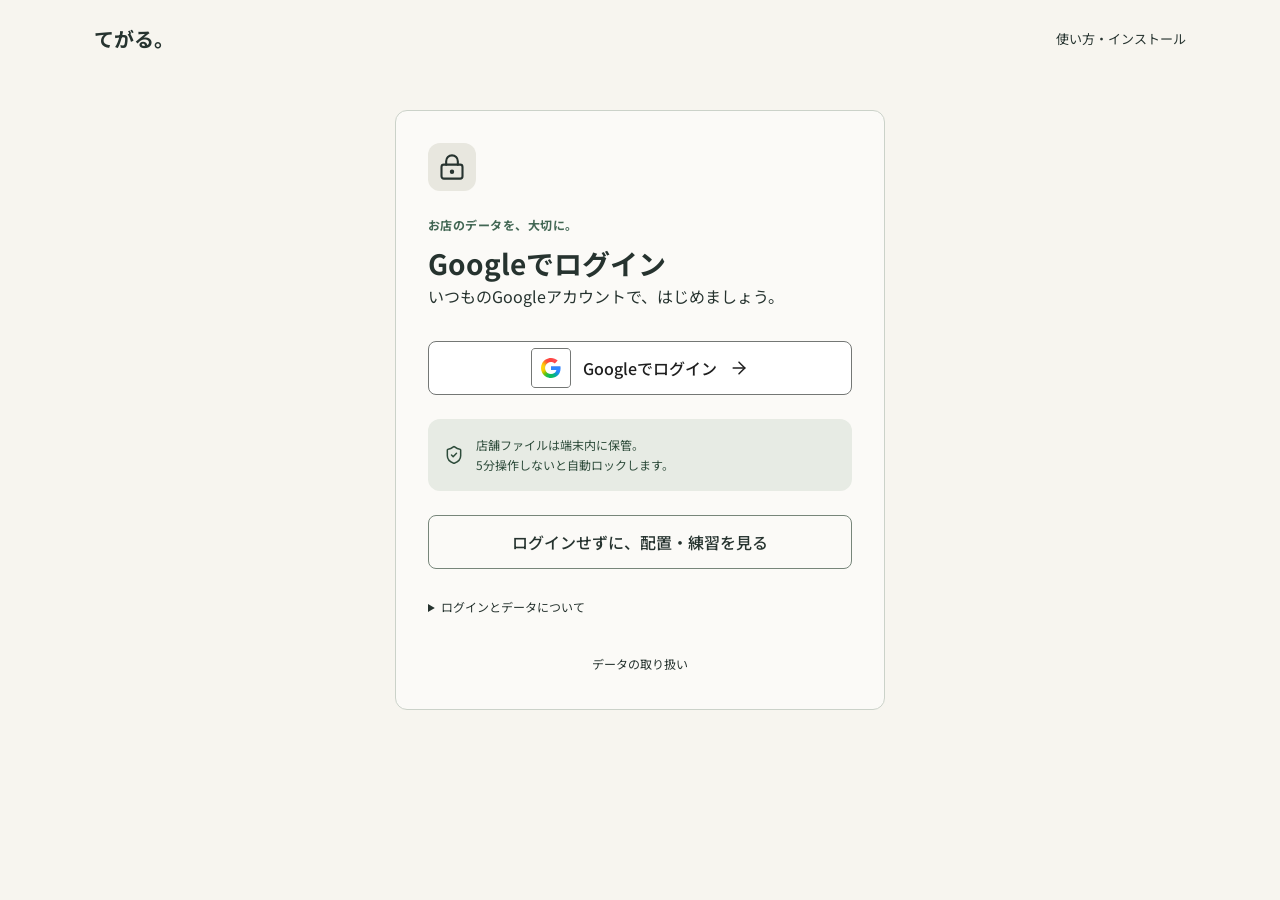
==== index.html @ ebd79831 "Publish Google sign-in and Figma interface for 0.3.0" ====
<!doctype html>
<html lang="ja"><head><meta http-equiv="Content-Security-Policy" content="default-src 'none'; script-src 'self' https://apis.google.com; style-src 'self' 'unsafe-inline'; img-src 'self' data: blob:; font-src 'self'; connect-src 'self' https: http://127.0.0.1:8788 http://localhost:8788; worker-src 'self'; manifest-src 'self'; base-uri 'self'; form-action 'self'; object-src 'none'; frame-src https://*.firebaseapp.com https://accounts.google.com"><meta name="referrer" content="no-referrer"><link rel="stylesheet" href="./tokens.css"><link rel="stylesheet" href="./fonts/noto-sans-jp.css"><meta charset="UTF-8"><meta name="viewport" content="width=device-width, initial-scale=1, viewport-fit=cover"><meta name="theme-color" content="#416653"><meta name="description" content="券売機のメニューを、スマホからかんたんに。USBのデータを選び、名前と値段を変更できます。"><meta name="apple-mobile-web-app-capable" content="yes"><link rel="manifest" href="./manifest.webmanifest"><link rel="icon" href="./icon.svg" type="image/svg+xml"><link rel="apple-touch-icon" href="./icons/icon-192.png"><title>券売機 てがる</title>  <script type="module" crossorigin src="./assets/index-DcrI4eyQ.js"></script>
  <link rel="stylesheet" crossorigin href="./assets/index-CEdBEthR.css">
</head><body><div id="root"></div></body></html>
---- tokens.css ----
/* Figma s1RP0ErLN8DUaUNP7MVMXj: nodes 6:89, 6:150, 7:5–7:41, 8:2, 8:37, 8:53, 12:3. */
:root{
  --kc-neutral-0:#FBFAF7;
  --kc-neutral-0-rgb:251,250,247;
  --kc-neutral-50:#FBFAF7;
  --kc-neutral-50-rgb:251,250,247;
  --kc-neutral-100:#F7F5EF;
  --kc-neutral-100-rgb:247,245,239;
  --kc-neutral-200:#E8E7DF;
  --kc-neutral-200-rgb:232,231,223;
  --kc-neutral-300:#CBD2C9;
  --kc-neutral-300-rgb:203,210,201;
  --kc-neutral-500:#616D62;
  --kc-neutral-500-rgb:97,109,98;
  --kc-border-strong:#77867A;
  --kc-neutral-700:#48534A;
  --kc-neutral-700-rgb:72,83,74;
  --kc-neutral-900:#26332F;
  --kc-neutral-900-rgb:38,51,47;
  --kc-green-50:#E7EBE4;
  --kc-green-50-rgb:231,235,228;
  --kc-green-100:#D6DFD6;
  --kc-green-100-rgb:214,223,214;
  --kc-green-500:#416653;
  --kc-green-500-rgb:65,102,83;
  --kc-green-600:#365A47;
  --kc-green-600-rgb:54,90,71;
  --kc-green-700:#2E4C3B;
  --kc-green-700-rgb:46,76,59;
  --kc-amber-100:#FFF0D9;
  --kc-amber-100-rgb:255,240,217;
  --kc-amber-600:#935B16;
  --kc-amber-600-rgb:147,91,22;
  --kc-red-100:#FCEAE6;
  --kc-red-100-rgb:252,234,230;
  --kc-red-700:#A52D29;
  --kc-red-700-rgb:165,45,41;
  --kc-blue-100:#E7F1FA;
  --kc-olive:#5D674A;
  --kc-earth:#866747;
  --kc-blue-700:#225E91;
  --kc-blue-700-rgb:34,94,145;
  --kc-font:'Noto Sans JP',sans-serif;
  --kc-display:48px; --kc-display-line:64px;
  --kc-h1:36px; --kc-h1-line:52px;
  --kc-h2:28px; --kc-h2-line:40px;
  --kc-h3:22px; --kc-h3-line:34px;
  --kc-body-l:18px; --kc-body-l-line:30px;
  --kc-body:16px; --kc-body-line:26px;
  --kc-body-s:14px; --kc-body-s-line:22px;
  --kc-caption:12px; --kc-caption-line:20px;
  --kc-space-1:4px; --kc-space-2:8px; --kc-space-3:12px;
  --kc-space-4:16px; --kc-space-6:24px; --kc-space-8:32px;
  --kc-space-12:48px; --kc-space-16:64px;
  --kc-radius-control:8px;
  --kc-radius-card:12px;
  --kc-target:48px;
}
---- fonts/noto-sans-jp.css ----
/* noto-sans-jp-[0]-wght-normal */
@font-face {
  font-family: 'Noto Sans JP';
  font-style: normal;
  font-display: swap;
  font-weight: 100 900;
  src: url(./files/noto-sans-jp-0-wght-normal.woff2) format('woff2-variations');
  unicode-range: U+25ee8,U+25f23,U+25f5c,U+25fd4,U+25fe0,U+25ffb,U+2600c,U+26017,U+26060,U+260ed,U+26222,U+2626a,U+26270,U+26286,U+2634c,U+26402,U+2667e,U+266b0,U+2671d,U+268dd,U+268ea,U+26951,U+2696f,U+26999,U+269dd,U+26a1e,U+26a58,U+26a8c,U+26ab7,U+26aff,U+26c29,U+26c73,U+26c9e,U+26cdd,U+26e40,U+26e65,U+26f94,U+26ff6-26ff8,U+270f4,U+2710d,U+27139,U+273da-273db,U+273fe,U+27410,U+27449,U+27614-27615,U+27631,U+27684,U+27693,U+2770e,U+27723,U+27752,U+278b2,U+27985,U+279b4,U+27a84,U+27bb3,U+27bbe,U+27bc7,U+27c3c,U+27cb8,U+27d73,U+27da0,U+27e10,U+27eaf,U+27fb7,U+2808a,U+280bb,U+28277,U+28282,U+282f3,U+283cd,U+2840c,U+28455,U+284dc,U+2856b,U+285c8-285c9,U+286d7,U+286fa,U+28946,U+28949,U+2896b,U+28987-28988,U+289ba-289bb,U+28a1e,U+28a29,U+28a43,U+28a71,U+28a99,U+28acd,U+28add,U+28ae4,U+28bc1,U+28bef,U+28cdd,U+28d10,U+28d71,U+28dfb,U+28e0f,U+28e17,U+28e1f,U+28e36,U+28e89,U+28eeb,U+28ef6,U+28f32,U+28ff8,U+292a0,U+292b1,U+29490,U+295cf,U+2967f,U+296f0,U+29719,U+29750,U+29810,U+298c6,U+29a72,U+29d4b,U+29ddb,U+29e15,U+29e3d,U+29e49,U+29e8a,U+29ec4,U+29edb,U+29ee9,U+29fce,U+29fd7,U+2a01a,U+2a02f,U+2a082,U+2a0f9,U+2a190,U+2a2b2,U+2a38c,U+2a437,U+2a5f1,U+2a602,U+2a61a,U+2a6b2,U+2a9e6,U+2b746,U+2b751,U+2b753,U+2b75a,U+2b75c,U+2b765,U+2b776-2b777,U+2b77c,U+2b782,U+2b789,U+2b78b,U+2b78e,U+2b794,U+2b7ac,U+2b7af,U+2b7bd,U+2b7c9,U+2b7cf,U+2b7d2,U+2b7d8,U+2b7f0,U+2b80d,U+2b817,U+2b81a,U+2d544,U+2e278,U+2e569,U+2e6ea,U+2f804,U+2f80f,U+2f815,U+2f818,U+2f81a,U+2f822,U+2f828,U+2f82c,U+2f833,U+2f83f,U+2f846,U+2f852,U+2f862,U+2f86d,U+2f873,U+2f877,U+2f884,U+2f899-2f89a,U+2f8a6,U+2f8ac,U+2f8b2,U+2f8b6,U+2f8d3,U+2f8db-2f8dc,U+2f8e1,U+2f8e5,U+2f8ea,U+2f8ed,U+2f8fc,U+2f903,U+2f90b,U+2f90f,U+2f91a,U+2f920-2f921,U+2f945,U+2f947,U+2f96c,U+2f995,U+2f9d0,U+2f9de-2f9df,U+2f9f4;
}

/* noto-sans-jp-[1]-wght-normal */
@font-face {
  font-family: 'Noto Sans JP';
  font-style: normal;
  font-display: swap;
  font-weight: 100 900;
  src: url(./files/noto-sans-jp-1-wght-normal.woff2) format('woff2-variations');
  unicode-range: U+1f235-1f23b,U+1f240-1f248,U+1f250-1f251,U+2000b,U+20089-2008a,U+200a2,U+200a4,U+200b0,U+200f5,U+20158,U+201a2,U+20213,U+2032b,U+20371,U+20381,U+203f9,U+2044a,U+20509,U+2053f,U+205b1,U+205d6,U+20611,U+20628,U+206ec,U+2074f,U+207c8,U+20807,U+2083a,U+208b9,U+2090e,U+2097c,U+20984,U+2099d,U+20a64,U+20ad3,U+20b1d,U+20b9f,U+20bb7,U+20d45,U+20d58,U+20de1,U+20e64,U+20e6d,U+20e95,U+20f5f,U+21201,U+2123d,U+21255,U+21274,U+2127b,U+212d7,U+212e4,U+212fd,U+2131b,U+21336,U+21344,U+213c4,U+2146d-2146e,U+215d7,U+21647,U+216b4,U+21706,U+21742,U+218bd,U+219c3,U+21a1a,U+21c56,U+21d2d,U+21d45,U+21d62,U+21d78,U+21d92,U+21d9c,U+21da1,U+21db7,U+21de0,U+21e33-21e34,U+21f1e,U+21f76,U+21ffa,U+2217b,U+22218,U+2231e,U+223ad,U+22609,U+226f3,U+2285b,U+228ab,U+2298f,U+22ab8,U+22b46,U+22b4f-22b50,U+22ba6,U+22c1d,U+22c24,U+22de1,U+22e42,U+22feb,U+231b6,U+231c3-231c4,U+231f5,U+23372,U+233cc,U+233d0,U+233d2-233d3,U+233d5,U+233da,U+233df,U+233e4,U+233fe,U+2344a-2344b,U+23451,U+23465,U+234e4,U+2355a,U+23594,U+235c4,U+23638-2363a,U+23647,U+2370c,U+2371c,U+2373f,U+23763-23764,U+237e7,U+237f1,U+237ff,U+23824,U+2383d,U+23a98,U+23c7f,U+23cbe,U+23cfe,U+23d00,U+23d0e,U+23d40,U+23dd3,U+23df9-23dfa,U+23f7e,U+2404b,U+24096,U+24103,U+241c6,U+241fe,U+242ee,U+243bc,U+243d0,U+24629,U+246a5,U+247f1,U+24896,U+248e9,U+24a4d,U+24b56,U+24b6f,U+24c16,U+24d14,U+24e04,U+24e0e,U+24e37,U+24e6a,U+24e8b,U+24ff2,U+2504a,U+25055,U+25122,U+251a9,U+251cd,U+251e5,U+2521e,U+2524c,U+2542e,U+2548e,U+254d9,U+2550e,U+255a7,U+2567f,U+25771,U+257a9,U+257b4,U+25874,U+259c4,U+259cc,U+259d4,U+25ad7,U+25ae3-25ae4,U+25af1,U+25bb2,U+25c4b,U+25c64,U+25da1,U+25e2e,U+25e56,U+25e62,U+25e65,U+25ec2,U+25ed8;
}

/* noto-sans-jp-[2]-wght-normal */
@font-face {
  font-family: 'Noto Sans JP';
  font-style: normal;
  font-display: swap;
  font-weight: 100 900;
  src: url(./files/noto-sans-jp-2-wght-normal.woff2) format('woff2-variations');
  unicode-range: U+ffd7,U+ffda-ffdc,U+ffe0-ffe2,U+ffe4,U+ffe6,U+ffe8-ffee,U+1f100-1f10c,U+1f110-1f16c,U+1f170-1f1ac,U+1f200-1f202,U+1f210-1f234;
}

/* noto-sans-jp-[3]-wght-normal */
@font-face {
  font-family: 'Noto Sans JP';
  font-style: normal;
  font-display: swap;
  font-weight: 100 900;
  src: url(./files/noto-sans-jp-3-wght-normal.woff2) format('woff2-variations');
  unicode-range: U+fa10,U+fa12-fa6d,U+fb00-fb04,U+fe10-fe19,U+fe30-fe42,U+fe44-fe52,U+fe54-fe66,U+fe68-fe6b,U+ff02,U+ff04,U+ff07,U+ff51,U+ff5b,U+ff5d,U+ff5f-ff60,U+ff66,U+ff69,U+ff87,U+ffa1-ffbe,U+ffc2-ffc7,U+ffca-ffcf,U+ffd2-ffd6;
}

/* noto-sans-jp-[4]-wght-normal */
@font-face {
  font-family: 'Noto Sans JP';
  font-style: normal;
  font-display: swap;
  font-weight: 100 900;
  src: url(./files/noto-sans-jp-4-wght-normal.woff2) format('woff2-variations');
  unicode-range: U+f92d-f959,U+f95b-f9f2,U+f9f4-fa0b,U+fa0e-fa0f;
}

/* noto-sans-jp-[5]-wght-normal */
@font-face {
  font-family: 'Noto Sans JP';
  font-style: normal;
  font-display: swap;
  font-weight: 100 900;
  src: url(./files/noto-sans-jp-5-wght-normal.woff2) format('woff2-variations');
  unicode-range: U+9e8b-9e8c,U+9e8e-9e8f,U+9e91-9e92,U+9e95-9e96,U+9e98,U+9e9b,U+9e9d-9e9e,U+9ea4-9ea5,U+9ea8-9eaa,U+9eac-9eb0,U+9eb3-9eb5,U+9eb8,U+9ebc-9ebf,U+9ec3,U+9ec6,U+9ec8,U+9ecb-9ecd,U+9ecf-9ed1,U+9ed4-9ed5,U+9ed8,U+9edb-9ee0,U+9ee4-9ee5,U+9ee7-9ee8,U+9eec-9ef2,U+9ef4-9ef9,U+9efb-9eff,U+9f02-9f03,U+9f07-9f09,U+9f0e-9f12,U+9f14-9f17,U+9f19-9f1b,U+9f1f-9f22,U+9f26,U+9f2a-9f2c,U+9f2f,U+9f31-9f32,U+9f34,U+9f37,U+9f39-9f3a,U+9f3c-9f3f,U+9f41,U+9f43-9f47,U+9f4a,U+9f4e-9f50,U+9f52-9f58,U+9f5a,U+9f5d-9f61,U+9f63,U+9f66-9f6a,U+9f6c-9f73,U+9f75-9f77,U+9f7a,U+9f7d,U+9f7f,U+9f8f-9f92,U+9f94-9f97,U+9f99,U+9f9c-9fa3,U+9fa5,U+9fb4,U+9fbc-9fc2,U+9fc4,U+9fc6,U+9fcc,U+f900-f92c;
}

/* noto-sans-jp-[6]-wght-normal */
@font-face {
  font-family: 'Noto Sans JP';
  font-style: normal;
  font-display: swap;
  font-weight: 100 900;
  src: url(./files/noto-sans-jp-6-wght-normal.woff2) format('woff2-variations');
  unicode-range: U+9c3e,U+9c41,U+9c43-9c4a,U+9c4e-9c50,U+9c52-9c54,U+9c56,U+9c58,U+9c5a-9c61,U+9c63,U+9c65,U+9c67-9c6b,U+9c6d-9c6e,U+9c70,U+9c72,U+9c75-9c78,U+9c7a-9c7c,U+9ce6-9ce7,U+9ceb-9cec,U+9cf0,U+9cf2,U+9cf6-9cf7,U+9cf9,U+9d02-9d03,U+9d06-9d09,U+9d0b,U+9d0e,U+9d11-9d12,U+9d15,U+9d17-9d18,U+9d1b-9d1f,U+9d23,U+9d26,U+9d2a-9d2c,U+9d2f-9d30,U+9d32-9d34,U+9d3a,U+9d3c-9d3f,U+9d41-9d48,U+9d4a,U+9d50-9d54,U+9d59,U+9d5d-9d65,U+9d69-9d6c,U+9d6f-9d70,U+9d72-9d73,U+9d76-9d77,U+9d7a-9d7c,U+9d7e,U+9d83-9d84,U+9d86-9d87,U+9d89-9d8a,U+9d8d-9d8e,U+9d92-9d93,U+9d95-9d9a,U+9da1,U+9da4,U+9da9-9dac,U+9dae,U+9db1-9db2,U+9db5,U+9db8-9dbd,U+9dbf-9dc4,U+9dc6-9dc7,U+9dc9-9dca,U+9dcf,U+9dd3-9dd7,U+9dd9-9dda,U+9dde-9de0,U+9de3,U+9de5-9de7,U+9de9,U+9deb,U+9ded-9df0,U+9df3-9df4,U+9df8,U+9dfd-9dfe,U+9e02,U+9e07,U+9e0a,U+9e0d-9e0e,U+9e10-9e12,U+9e15-9e16,U+9e19-9e1f,U+9e75,U+9e79-9e7d,U+9e80-9e85,U+9e87-9e88;
}

/* noto-sans-jp-[7]-wght-normal */
@font-face {
  font-family: 'Noto Sans JP';
  font-style: normal;
  font-display: swap;
  font-weight: 100 900;
  src: url(./files/noto-sans-jp-7-wght-normal.woff2) format('woff2-variations');
  unicode-range: U+9ae5-9ae7,U+9ae9,U+9aeb-9aec,U+9aee-9aef,U+9af1-9af5,U+9af7,U+9af9-9afb,U+9afd,U+9aff-9b06,U+9b08-9b09,U+9b0b-9b0e,U+9b10,U+9b12,U+9b16,U+9b18-9b1d,U+9b1f-9b20,U+9b22-9b23,U+9b25-9b2f,U+9b32-9b35,U+9b37,U+9b39-9b3b,U+9b3d,U+9b43-9b44,U+9b48,U+9b4b-9b4f,U+9b51,U+9b55-9b58,U+9b5b,U+9b5e,U+9b61,U+9b63,U+9b65-9b66,U+9b68,U+9b6a-9b6f,U+9b72-9b79,U+9b7f-9b80,U+9b83-9b87,U+9b89-9b8b,U+9b8d,U+9b8f-9b94,U+9b96-9b97,U+9b9a,U+9b9d-9ba0,U+9ba6-9ba7,U+9ba9-9baa,U+9bac,U+9bb0-9bb2,U+9bb4,U+9bb7-9bb9,U+9bbb-9bbc,U+9bbe-9bc1,U+9bc6-9bc8,U+9bca,U+9bce-9bd2,U+9bd4,U+9bd7-9bd8,U+9bdd,U+9bdf,U+9be1-9be5,U+9be7,U+9bea-9beb,U+9bee-9bf3,U+9bf5,U+9bf7-9bfa,U+9bfd,U+9bff-9c00,U+9c02,U+9c04,U+9c06,U+9c08-9c0d,U+9c0f-9c16,U+9c18-9c1e,U+9c21-9c2a,U+9c2d-9c32,U+9c35-9c37,U+9c39-9c3a,U+9c3d;
}

/* noto-sans-jp-[8]-wght-normal */
@font-face {
  font-family: 'Noto Sans JP';
  font-style: normal;
  font-display: swap;
  font-weight: 100 900;
  src: url(./files/noto-sans-jp-8-wght-normal.woff2) format('woff2-variations');
  unicode-range: U+98eb,U+98ed-98ee,U+98f0-98f1,U+98f3,U+98f6,U+9902,U+9907-9909,U+9911-9912,U+9914-9918,U+991a-9922,U+9924,U+9926-9927,U+992b-992c,U+992e,U+9931-9935,U+9939-993e,U+9940-9942,U+9945-9949,U+994b-994e,U+9950-9952,U+9954-9955,U+9958-9959,U+995b-995c,U+995e-9960,U+9963,U+9997-9998,U+999b,U+999d-999f,U+99a3,U+99a5-99a6,U+99a8,U+99ad-99ae,U+99b0-99b2,U+99b5,U+99b9-99ba,U+99bc-99bd,U+99bf,U+99c1,U+99c3,U+99c8-99c9,U+99d1,U+99d3-99d5,U+99d8-99df,U+99e1-99e2,U+99e7,U+99ea-99ee,U+99f0-99f2,U+99f4-99f5,U+99f8-99f9,U+99fb-99fe,U+9a01-9a05,U+9a08,U+9a0a-9a0c,U+9a0f-9a11,U+9a16,U+9a1a,U+9a1e,U+9a20,U+9a22-9a24,U+9a27,U+9a2b,U+9a2d-9a2e,U+9a31,U+9a33,U+9a35-9a38,U+9a3e,U+9a40-9a45,U+9a47,U+9a4a-9a4e,U+9a51-9a52,U+9a54-9a58,U+9a5b,U+9a5d,U+9a5f,U+9a62,U+9a64-9a65,U+9a69-9a6c,U+9aaa,U+9aac-9ab0,U+9ab2,U+9ab4-9ab7,U+9ab9,U+9abb-9ac1,U+9ac3,U+9ac6,U+9ac8,U+9ace-9ad3,U+9ad5-9ad7,U+9adb-9adc,U+9ade-9ae0,U+9ae2-9ae4;
}

/* noto-sans-jp-[9]-wght-normal */
@font-face {
  font-family: 'Noto Sans JP';
  font-style: normal;
  font-display: swap;
  font-weight: 100 900;
  src: url(./files/noto-sans-jp-9-wght-normal.woff2) format('woff2-variations');
  unicode-range: U+971d,U+9721-9724,U+9728,U+972a,U+9730-9731,U+9733,U+9736,U+9738-9739,U+973b,U+973d-973e,U+9741-9744,U+9746-974a,U+974d-974f,U+9751,U+9755,U+9757-9758,U+975a-975c,U+9760-9761,U+9763-9764,U+9766-9768,U+976a-976b,U+976e,U+9771,U+9773,U+9776-977d,U+977f-9781,U+9785-9786,U+9789,U+978b,U+978f-9790,U+9795-9797,U+9799-979a,U+979c,U+979e-97a0,U+97a2-97a3,U+97a6,U+97a8,U+97ab-97ac,U+97ae,U+97b1-97b6,U+97b8-97ba,U+97bc,U+97be-97bf,U+97c1,U+97c3-97ce,U+97d0-97d1,U+97d4,U+97d7-97d9,U+97db-97de,U+97e0-97e1,U+97e4,U+97e6,U+97ed-97ef,U+97f1-97f2,U+97f4-97f8,U+97fa,U+9804,U+9807,U+980a,U+980c-980f,U+9814,U+9816-9817,U+9819-981a,U+981c,U+981e,U+9820-9821,U+9823-9826,U+982b,U+982e-9830,U+9832-9835,U+9837,U+9839,U+983d-983e,U+9844,U+9846-9847,U+984a-984b,U+984f,U+9851-9853,U+9856-9857,U+9859-985b,U+9862-9863,U+9865-9866,U+986a-986c,U+986f-9871,U+9873-9875,U+98aa-98ab,U+98ad-98ae,U+98b0-98b1,U+98b4,U+98b6-98b8,U+98ba-98bc,U+98bf,U+98c2-98c8,U+98cb-98cc,U+98ce,U+98dc,U+98de,U+98e0-98e1,U+98e3,U+98e5-98e7,U+98e9-98ea;
}

/* noto-sans-jp-[10]-wght-normal */
@font-face {
  font-family: 'Noto Sans JP';
  font-style: normal;
  font-display: swap;
  font-weight: 100 900;
  src: url(./files/noto-sans-jp-10-wght-normal.woff2) format('woff2-variations');
  unicode-range: U+944a,U+944c,U+9452-9453,U+9455,U+9459-945c,U+945e-9463,U+9468,U+946a-946b,U+946d-9472,U+9475,U+9477,U+947c-947f,U+9481,U+9483-9485,U+9578-9579,U+957e-957f,U+9582,U+9584,U+9586-9588,U+958a,U+958c-958f,U+9592,U+9594,U+9596,U+9598-9599,U+959d-95a1,U+95a4,U+95a6-95a9,U+95ab-95ad,U+95b1,U+95b4,U+95b6,U+95b9-95bf,U+95c3,U+95c6,U+95c8-95cd,U+95d0-95d6,U+95d9-95da,U+95dc-95e2,U+95e4-95e6,U+95e8,U+961d-961e,U+9621-9622,U+9624-9626,U+9628,U+962c,U+962e-962f,U+9631,U+9633-9634,U+9637-963a,U+963c-963d,U+9641-9642,U+964b-964c,U+964f,U+9652,U+9654,U+9656-9658,U+965c-965f,U+9661,U+9666,U+966a,U+966c,U+966e,U+9672,U+9674,U+9677,U+967b-967c,U+967e-967f,U+9681-9684,U+9689,U+968b,U+968d,U+9691,U+9695-9698,U+969a,U+969d,U+969f,U+96a4-96aa,U+96ae-96b4,U+96b6,U+96b8-96bb,U+96bd,U+96c1,U+96c9-96cb,U+96cd-96ce,U+96d2,U+96d5-96d6,U+96d8-96da,U+96dc-96df,U+96e9,U+96ef,U+96f1,U+96f9-96fa,U+9702-9706,U+9708-9709,U+970d-970f,U+9711,U+9713-9714,U+9716,U+9719-971b;
}

/* noto-sans-jp-[11]-wght-normal */
@font-face {
  font-family: 'Noto Sans JP';
  font-style: normal;
  font-display: swap;
  font-weight: 100 900;
  src: url(./files/noto-sans-jp-11-wght-normal.woff2) format('woff2-variations');
  unicode-range: U+92bc-92bd,U+92bf-92c3,U+92c5-92c8,U+92cb-92d0,U+92d2-92d3,U+92d5,U+92d7-92d9,U+92dc-92dd,U+92df-92e1,U+92e3-92e5,U+92e7-92ea,U+92ec,U+92ee,U+92f0,U+92f2,U+92f7-92fb,U+92ff-9300,U+9302,U+9304,U+9308,U+930d,U+930f-9311,U+9314-9315,U+9318-931a,U+931c-931f,U+9321-9325,U+9327-932b,U+932e,U+9333-9337,U+933a-933b,U+9344,U+9347-934a,U+934d,U+9350-9352,U+9354-9358,U+935a,U+935c,U+935e,U+9360,U+9364-9365,U+9367,U+9369-936d,U+936f-9371,U+9373-9374,U+9376,U+937a,U+937d-9382,U+9388,U+938a-938b,U+938d,U+938f,U+9392,U+9394-9395,U+9397-9398,U+939a-939b,U+939e,U+93a1,U+93a3-93a4,U+93a6,U+93a8-93a9,U+93ab-93ad,U+93b0,U+93b4-93b6,U+93b9-93bb,U+93c1,U+93c3-93cd,U+93d0-93d1,U+93d3,U+93d6-93d9,U+93dc-93df,U+93e2,U+93e4-93e8,U+93f1,U+93f5,U+93f7-93fb,U+93fd,U+9401-9404,U+9407-9409,U+940d-9410,U+9413-9417,U+9419-941a,U+941f,U+9421,U+942b,U+942e-942f,U+9431-9434,U+9436,U+9438,U+943a-943b,U+943d,U+943f,U+9441,U+9443-9445,U+9448;
}

/* noto-sans-jp-[12]-wght-normal */
@font-face {
  font-family: 'Noto Sans JP';
  font-style: normal;
  font-display: swap;
  font-weight: 100 900;
  src: url(./files/noto-sans-jp-12-wght-normal.woff2) format('woff2-variations');
  unicode-range: U+9143,U+9146-914c,U+914f,U+9153,U+9156-915b,U+9161,U+9163-9165,U+9167,U+9169,U+916d,U+9172-9174,U+9179-917b,U+9181-9183,U+9185-9187,U+9189-918b,U+918e,U+9191,U+9193-9195,U+9197-9198,U+919e,U+91a1-91a2,U+91a6,U+91a8,U+91aa-91b6,U+91ba-91bd,U+91bf-91c6,U+91c9,U+91cb,U+91d0,U+91d3-91d4,U+91d6-91d7,U+91d9-91db,U+91de-91df,U+91e1,U+91e4-91e6,U+91e9-91ea,U+91ec-91f1,U+91f5-91f7,U+91f9,U+91fb-91fd,U+91ff-9201,U+9204-9207,U+9209-920a,U+920c,U+920e,U+9210-9218,U+921c-921e,U+9223-9226,U+9228-9229,U+922c,U+922e-9230,U+9233,U+9235-923a,U+923c,U+923e-9240,U+9242-9243,U+9245-924b,U+924d-9251,U+9256-925a,U+925c-925e,U+9260-9261,U+9264-9269,U+926e-9270,U+9275-9279,U+927b-927f,U+9288-928a,U+928d-928e,U+9291-9293,U+9295-9297,U+9299,U+929b-929c,U+929f-92a0,U+92a4-92a5,U+92a7-92a8,U+92ab,U+92af,U+92b2-92b3,U+92b6-92bb;
}

/* noto-sans-jp-[13]-wght-normal */
@font-face {
  font-family: 'Noto Sans JP';
  font-style: normal;
  font-display: swap;
  font-weight: 100 900;
  src: url(./files/noto-sans-jp-13-wght-normal.woff2) format('woff2-variations');
  unicode-range: U+8f52-8f55,U+8f57-8f58,U+8f5c-8f5e,U+8f61-8f66,U+8f9c-8f9d,U+8f9f-8fa2,U+8fa4-8fa8,U+8fad-8faf,U+8fb4-8fb8,U+8fbe,U+8fc0-8fc2,U+8fc6,U+8fc8,U+8fca-8fcb,U+8fcd,U+8fd0,U+8fd2-8fd3,U+8fd5,U+8fda,U+8fe0,U+8fe2-8fe5,U+8fe8-8fea,U+8fed-8fef,U+8ff1,U+8ff4-8ff6,U+8ff8-8ffb,U+8ffe,U+9002,U+9004-9005,U+9008,U+900b-900e,U+9011,U+9013,U+9015-9016,U+9018,U+901b,U+901e,U+9021,U+9027-902a,U+902c-902d,U+902f,U+9033-9037,U+9039,U+903c,U+903e-903f,U+9041,U+9043-9044,U+9049,U+904c,U+904f-9052,U+9056,U+9058,U+905b-905e,U+9062,U+9066-9068,U+906c,U+906f-9070,U+9072,U+9074,U+9076,U+9079,U+9080-9083,U+9085,U+9087-9088,U+908b-908c,U+908e-9090,U+9095,U+9097-9099,U+909b,U+90a0-90a2,U+90a5,U+90a8,U+90af-90b6,U+90bd-90be,U+90c3-90c5,U+90c7-90c9,U+90cc,U+90d2,U+90d5,U+90d7-90d9,U+90db-90df,U+90e2,U+90e4-90e5,U+90eb,U+90ef-90f0,U+90f2,U+90f4,U+90f6,U+90fe-9100,U+9102,U+9104-9106,U+9108,U+910d,U+9110,U+9112,U+9114-911a,U+911c,U+911e,U+9120,U+9122-9123,U+9125,U+9127,U+9129,U+912d-9132,U+9134,U+9136-9137,U+9139-913a,U+913c-913d;
}

/* noto-sans-jp-[14]-wght-normal */
@font-face {
  font-family: 'Noto Sans JP';
  font-style: normal;
  font-display: swap;
  font-weight: 100 900;
  src: url(./files/noto-sans-jp-14-wght-normal.woff2) format('woff2-variations');
  unicode-range: U+8dc0,U+8dc2,U+8dc5-8dc8,U+8dca-8dcc,U+8dce-8dcf,U+8dd1,U+8dd4-8dd7,U+8dd9-8ddb,U+8ddf,U+8de3-8de5,U+8de7,U+8dea-8dec,U+8df0-8df2,U+8df4,U+8dfc-8dfd,U+8dff,U+8e01,U+8e04-8e06,U+8e08-8e09,U+8e0b-8e0c,U+8e10-8e11,U+8e14,U+8e16,U+8e1d-8e23,U+8e26-8e27,U+8e30-8e31,U+8e33-8e39,U+8e3d,U+8e40-8e42,U+8e44,U+8e47-8e50,U+8e54-8e55,U+8e59,U+8e5b-8e64,U+8e69,U+8e6c-8e6d,U+8e6f-8e72,U+8e75-8e77,U+8e79-8e7c,U+8e81-8e85,U+8e89,U+8e8b,U+8e90-8e95,U+8e98-8e9b,U+8e9d-8e9e,U+8ea1-8ea2,U+8ea7,U+8ea9-8eaa,U+8eac-8eb1,U+8eb3,U+8eb5-8eb6,U+8eba-8ebb,U+8ebe,U+8ec0-8ec1,U+8ec3-8ec8,U+8ecb,U+8ecf,U+8ed1,U+8ed4,U+8edb-8edc,U+8ee3,U+8ee8,U+8eeb,U+8eed-8eee,U+8ef0-8ef1,U+8ef7,U+8ef9-8efc,U+8efe,U+8f00,U+8f02,U+8f05,U+8f07-8f08,U+8f0a,U+8f0f-8f10,U+8f12-8f13,U+8f15-8f19,U+8f1b-8f1c,U+8f1e-8f21,U+8f23,U+8f25-8f28,U+8f2b-8f2f,U+8f33-8f37,U+8f39-8f3b,U+8f3e,U+8f40-8f43,U+8f45-8f47,U+8f49-8f4a,U+8f4c-8f4f,U+8f51;
}

/* noto-sans-jp-[15]-wght-normal */
@font-face {
  font-family: 'Noto Sans JP';
  font-style: normal;
  font-display: swap;
  font-weight: 100 900;
  src: url(./files/noto-sans-jp-15-wght-normal.woff2) format('woff2-variations');
  unicode-range: U+8b2d,U+8b30,U+8b37,U+8b3c,U+8b3e,U+8b41-8b46,U+8b48-8b49,U+8b4c-8b4f,U+8b51-8b54,U+8b56,U+8b59,U+8b5b,U+8b5e-8b5f,U+8b63,U+8b69,U+8b6b-8b6d,U+8b6f,U+8b71,U+8b74,U+8b76,U+8b78-8b79,U+8b7c-8b81,U+8b84-8b85,U+8b8a-8b8f,U+8b92-8b96,U+8b99-8b9a,U+8b9c-8ba0,U+8c38-8c3a,U+8c3d-8c3f,U+8c41,U+8c45,U+8c47-8c49,U+8c4b-8c4c,U+8c4e-8c51,U+8c53-8c55,U+8c57-8c59,U+8c5b,U+8c5d,U+8c62-8c64,U+8c66,U+8c68-8c69,U+8c6b-8c6d,U+8c73,U+8c75-8c76,U+8c78,U+8c7a-8c7c,U+8c7e,U+8c82,U+8c85-8c87,U+8c89-8c8b,U+8c8d-8c8e,U+8c90,U+8c92-8c94,U+8c98-8c99,U+8c9b-8c9c,U+8c9f,U+8ca4,U+8cad-8cae,U+8cb2-8cb3,U+8cb6,U+8cb9-8cba,U+8cbd,U+8cc1-8cc2,U+8cc4-8cc6,U+8cc8-8cc9,U+8ccb,U+8ccd-8ccf,U+8cd2,U+8cd5-8cd6,U+8cd9-8cda,U+8cdd,U+8ce1,U+8ce3-8ce4,U+8ce6,U+8ce8,U+8cec,U+8cef-8cf2,U+8cf4-8cf5,U+8cf7-8cf8,U+8cfa-8cfb,U+8cfd-8cff,U+8d01,U+8d03-8d04,U+8d07,U+8d09-8d0b,U+8d0d-8d10,U+8d12-8d14,U+8d16-8d17,U+8d1b-8d1d,U+8d65,U+8d67,U+8d69,U+8d6b-8d6e,U+8d71,U+8d73,U+8d76,U+8d7f,U+8d81-8d82,U+8d84,U+8d88,U+8d8d,U+8d90-8d91,U+8d95,U+8d99,U+8d9e-8da0,U+8da6,U+8da8,U+8dab-8dac,U+8daf,U+8db2,U+8db5,U+8db7,U+8db9-8dbc,U+8dbe;
}

/* noto-sans-jp-[16]-wght-normal */
@font-face {
  font-family: 'Noto Sans JP';
  font-style: normal;
  font-display: swap;
  font-weight: 100 900;
  src: url(./files/noto-sans-jp-16-wght-normal.woff2) format('woff2-variations');
  unicode-range: U+8973-8975,U+8977,U+897a-897e,U+8980,U+8983,U+8988-898a,U+898d,U+8990,U+8993-8995,U+8998,U+899b-899c,U+899f-89a1,U+89a5-89a6,U+89a9,U+89ac,U+89af-89b0,U+89b2,U+89b4-89b7,U+89ba,U+89bc-89bd,U+89bf-89c1,U+89d4-89d8,U+89da,U+89dc-89dd,U+89e5,U+89e7,U+89e9,U+89eb,U+89ed,U+89f1,U+89f3-89f4,U+89f6,U+89f8-89f9,U+89fd,U+89ff,U+8a01,U+8a04-8a05,U+8a07,U+8a0c,U+8a0f-8a12,U+8a14-8a16,U+8a1b,U+8a1d-8a1e,U+8a20-8a22,U+8a24-8a26,U+8a2b-8a2c,U+8a2f,U+8a35-8a37,U+8a3b,U+8a3d-8a3e,U+8a40-8a41,U+8a43,U+8a45-8a49,U+8a4d-8a4e,U+8a51-8a54,U+8a56-8a58,U+8a5b-8a5d,U+8a61-8a62,U+8a65,U+8a67,U+8a6c-8a6d,U+8a75-8a77,U+8a79-8a7c,U+8a7e-8a80,U+8a82-8a86,U+8a8b,U+8a8f-8a92,U+8a96-8a97,U+8a99-8a9a,U+8a9f,U+8aa1,U+8aa3,U+8aa5-8aaa,U+8aae-8aaf,U+8ab3,U+8ab6-8ab7,U+8abb-8abc,U+8abe,U+8ac2-8ac4,U+8ac6,U+8ac8-8aca,U+8acc-8acd,U+8ad0-8ad1,U+8ad3-8ad5,U+8ad7,U+8ada-8ae2,U+8ae4,U+8ae7,U+8aeb-8aec,U+8aee,U+8af0-8af1,U+8af3-8af7,U+8afa,U+8afc,U+8aff,U+8b01-8b02,U+8b04-8b07,U+8b0a-8b0d,U+8b0f-8b11,U+8b14,U+8b16,U+8b1a,U+8b1c,U+8b1e-8b20,U+8b26,U+8b28,U+8b2b-8b2c;
}

/* noto-sans-jp-[17]-wght-normal */
@font-face {
  font-family: 'Noto Sans JP';
  font-style: normal;
  font-display: swap;
  font-weight: 100 900;
  src: url(./files/noto-sans-jp-17-wght-normal.woff2) format('woff2-variations');
  unicode-range: U+87e2-87e6,U+87ea-87ed,U+87ef,U+87f1,U+87f3,U+87f5-87f8,U+87fa-87fb,U+87fe-87ff,U+8801,U+8803,U+8805-8807,U+8809-880b,U+880d-8816,U+8818-881c,U+881e-881f,U+8821-8822,U+8827-8828,U+882d-882e,U+8830-8832,U+8835-8836,U+8839-883c,U+8841-8845,U+8848-884b,U+884d-884e,U+8851-8852,U+8855-8856,U+8858-885a,U+885c,U+885e-8860,U+8862,U+8864,U+8869,U+886b,U+886e-886f,U+8871-8872,U+8875,U+8877,U+8879,U+887b,U+887d-887e,U+8880-8882,U+8888,U+888d,U+8892,U+8897-889c,U+889e-88a0,U+88a2,U+88a4,U+88a8,U+88aa,U+88ae,U+88b0-88b1,U+88b5,U+88b7,U+88ba,U+88bc-88c0,U+88c3-88c4,U+88c6,U+88ca-88ce,U+88d1-88d4,U+88d8-88d9,U+88db,U+88dd-88e1,U+88e7-88e8,U+88ef-88f2,U+88f4-88f5,U+88f7,U+88f9,U+88fc,U+8901-8902,U+8904,U+8906,U+890a,U+890c-890f,U+8913,U+8915-8916,U+8918-891a,U+891c-891e,U+8920,U+8925-8928,U+892a-892b,U+8930-8932,U+8935-893b,U+893e,U+8940-8946,U+8949,U+894c-894d,U+894f,U+8952,U+8956-8957,U+895a-895c,U+895e,U+8960-8964,U+8966,U+896a-896b,U+896d-8970;
}

/* noto-sans-jp-[18]-wght-normal */
@font-face {
  font-family: 'Noto Sans JP';
  font-style: normal;
  font-display: swap;
  font-weight: 100 900;
  src: url(./files/noto-sans-jp-18-wght-normal.woff2) format('woff2-variations');
  unicode-range: U+8655-8659,U+865b,U+865d-8664,U+8667,U+8669,U+866c,U+866f,U+8671,U+8675-8677,U+867a-867b,U+867d,U+8687-8689,U+868b-868d,U+8691,U+8693,U+8695-8696,U+8698,U+869a,U+869c-869d,U+86a1,U+86a3-86a4,U+86a6-86ab,U+86ad,U+86af-86b1,U+86b3-86b9,U+86bf-86c1,U+86c3-86c6,U+86c9,U+86cb,U+86ce,U+86d1-86d2,U+86d4-86d5,U+86d7,U+86da,U+86dc,U+86de-86e0,U+86e3-86e7,U+86e9,U+86ec-86ed,U+86ef,U+86f8-86fe,U+8700,U+8703-870b,U+870d-8714,U+8719-871a,U+871e-871f,U+8721-8723,U+8725,U+8728-8729,U+872e-872f,U+8731-8732,U+8734,U+8737,U+8739-8740,U+8743,U+8745,U+8749,U+874b-874e,U+8751,U+8753,U+8755,U+8757-8759,U+875d,U+875f-8761,U+8763-8766,U+8768,U+876a,U+876e-876f,U+8771-8772,U+8774,U+8778,U+877b-877c,U+877f,U+8782-8789,U+878b-878c,U+878e,U+8790,U+8793,U+8795,U+8797-8799,U+879e-87a0,U+87a2-87a3,U+87a7,U+87ab-87af,U+87b1,U+87b3,U+87b5,U+87bb,U+87bd-87c1,U+87c4,U+87c6-87cb,U+87ce,U+87d0,U+87d2,U+87d5-87d6,U+87d9-87da,U+87dc,U+87df-87e0;
}

/* noto-sans-jp-[19]-wght-normal */
@font-face {
  font-family: 'Noto Sans JP';
  font-style: normal;
  font-display: swap;
  font-weight: 100 900;
  src: url(./files/noto-sans-jp-19-wght-normal.woff2) format('woff2-variations');
  unicode-range: U+84b4,U+84b9-84bb,U+84bd-84c2,U+84c6-84ca,U+84cc-84d1,U+84d3,U+84d6,U+84d9-84da,U+84dc,U+84e7,U+84ea,U+84ec,U+84ef-84f2,U+84f4,U+84f7,U+84fa-84fd,U+84ff-8500,U+8502-8503,U+8506-8507,U+850c,U+850e,U+8510,U+8514-8515,U+8517-8518,U+851a-851c,U+851e-851f,U+8521-8525,U+8527,U+852a-852c,U+852f,U+8532-8534,U+8536,U+853e-8541,U+8543,U+8546,U+8548,U+854a-854b,U+854f-8553,U+8555-855a,U+855c-8564,U+8569-856b,U+856d,U+856f,U+8577,U+8579-857b,U+857d-8581,U+8585-8586,U+8588-858c,U+858f-8591,U+8593,U+8597-8598,U+859b-859d,U+859f-85a0,U+85a2,U+85a4-85a5,U+85a7-85a8,U+85ad-85b0,U+85b4,U+85b6-85ba,U+85bc-85bf,U+85c1-85c2,U+85c7,U+85c9-85cb,U+85ce-85d0,U+85d5,U+85d8-85da,U+85dc,U+85df-85e1,U+85e5-85e6,U+85e8,U+85ed,U+85f3-85f4,U+85f6-85f7,U+85f9-85fa,U+85fc,U+85fe-8600,U+8602,U+8604-8606,U+860a-860b,U+860d-860e,U+8610-8613,U+8616-861b,U+861e,U+8621-8622,U+8624,U+8627,U+8629,U+862f-8630,U+8636,U+8638-863a,U+863c-863d,U+863f-8642,U+8646,U+864d,U+8652-8654;
}

/* noto-sans-jp-[20]-wght-normal */
@font-face {
  font-family: 'Noto Sans JP';
  font-style: normal;
  font-display: swap;
  font-weight: 100 900;
  src: url(./files/noto-sans-jp-20-wght-normal.woff2) format('woff2-variations');
  unicode-range: U+82e8,U+82ea,U+82ed,U+82ef,U+82f3-82f4,U+82f6-82f7,U+82f9,U+82fb,U+82fd-82fe,U+8300-8301,U+8303,U+8306-8308,U+830a-830c,U+8316-8318,U+831b,U+831d-831f,U+8321-8323,U+832b-8335,U+8337,U+833a,U+833c-833d,U+8340,U+8342-8347,U+834a,U+834d-8351,U+8353-8357,U+835a,U+8362-8363,U+8370,U+8373,U+8375,U+8378,U+837c-837d,U+837f-8380,U+8382,U+8384-8387,U+838a,U+838d-838e,U+8392-8396,U+8398-83a0,U+83a2,U+83a6-83ad,U+83b1,U+83b5,U+83bd-83c1,U+83c7,U+83c9,U+83ce-83d1,U+83d4,U+83d6,U+83d8,U+83dd,U+83df-83e1,U+83e5,U+83e8,U+83ea-83eb,U+83f0,U+83f2,U+83f4,U+83f6-83f9,U+83fb-83fd,U+8401,U+8403-8404,U+8406-8407,U+840a-840b,U+840d,U+840f,U+8411,U+8413,U+8415,U+8417,U+8419,U+8420,U+8422,U+842a,U+842f,U+8431,U+8435,U+8438-8439,U+843c,U+8445-8448,U+844a,U+844d-844f,U+8451-8452,U+8456,U+8458-845a,U+845c,U+845f-8462,U+8464-8467,U+8469-846b,U+846d-8470,U+8473-8474,U+8476-847a,U+847c-847d,U+8481-8482,U+8484-8485,U+848b,U+8490,U+8492-8493,U+8495,U+8497,U+849c,U+849e-849f,U+84a1,U+84a6,U+84a8-84aa,U+84ad,U+84af,U+84b1;
}

/* noto-sans-jp-[21]-wght-normal */
@font-face {
  font-family: 'Noto Sans JP';
  font-style: normal;
  font-display: swap;
  font-weight: 100 900;
  src: url(./files/noto-sans-jp-21-wght-normal.woff2) format('woff2-variations');
  unicode-range: U+814a,U+814c,U+8151-8153,U+8157,U+815f-8161,U+8165-8169,U+816d-816f,U+8171,U+8173-8174,U+8177,U+8180-8186,U+8188,U+818a-818b,U+818e,U+8190,U+8193,U+8195-8196,U+8198,U+819b,U+819e,U+81a0,U+81a2,U+81a4,U+81a9,U+81ae,U+81b0,U+81b2,U+81b4-81b5,U+81b8,U+81ba-81bb,U+81bd-81be,U+81c0-81c3,U+81c5-81c6,U+81c8-81cb,U+81cd-81cf,U+81d1,U+81d5-81db,U+81dd-81e1,U+81e4-81e5,U+81e7,U+81eb-81ec,U+81ef-81f2,U+81f5-81f6,U+81f8-81fb,U+81fd-8205,U+8209-820b,U+820d,U+820f,U+8212-8214,U+8216,U+8219-821d,U+8221-8222,U+8228-8229,U+822b,U+822e,U+8232-8235,U+8237-8238,U+823a,U+823c,U+8240,U+8243-8246,U+8249,U+824b,U+824e-824f,U+8251,U+8256-825a,U+825c-825d,U+825f-8260,U+8262-8264,U+8267-8268,U+826a-826b,U+826d-826e,U+8271,U+8274,U+8277,U+8279,U+827b,U+827d-8281,U+8283-8284,U+8287,U+8289-828a,U+828d-828e,U+8291-8294,U+8296,U+8298-829b,U+829f-82a1,U+82a3-82a4,U+82a7-82ac,U+82ae,U+82b0,U+82b2,U+82b4,U+82b7,U+82ba-82bc,U+82be-82bf,U+82c5-82c6,U+82d0,U+82d2-82d3,U+82d5,U+82d9-82da,U+82dc,U+82de-82e4,U+82e7;
}

/* noto-sans-jp-[22]-wght-normal */
@font-face {
  font-family: 'Noto Sans JP';
  font-style: normal;
  font-display: swap;
  font-weight: 100 900;
  src: url(./files/noto-sans-jp-22-wght-normal.woff2) format('woff2-variations');
  unicode-range: U+7f77-7f79,U+7f7d-7f80,U+7f82-7f83,U+7f86-7f88,U+7f8b-7f8d,U+7f8f-7f91,U+7f94,U+7f96-7f97,U+7f9a,U+7f9c-7f9d,U+7fa1-7fa3,U+7fa6,U+7faa,U+7fad-7faf,U+7fb2,U+7fb4,U+7fb6,U+7fb8-7fb9,U+7fbc,U+7fbf-7fc0,U+7fc3,U+7fc5-7fc6,U+7fc8,U+7fca,U+7fce-7fcf,U+7fd5,U+7fdb,U+7fdf,U+7fe1,U+7fe3,U+7fe5-7fe6,U+7fe8-7fe9,U+7feb-7fec,U+7fee-7ff0,U+7ff2-7ff3,U+7ff9-7ffa,U+7ffd-7fff,U+8002,U+8004,U+8006-8008,U+800a-800f,U+8011-8014,U+8016,U+8018-8019,U+801c-8021,U+8024,U+8026,U+8028,U+802c,U+802e,U+8030,U+8034-8035,U+8037,U+8039-8040,U+8043-8044,U+8046,U+804a,U+8052,U+8058,U+805a,U+805f-8060,U+8062,U+8064,U+8066,U+8068,U+806d,U+806f-8073,U+8075-8076,U+8079,U+807b,U+807d-8081,U+8084-8088,U+808b,U+808e,U+8093,U+8099-809a,U+809c,U+809e,U+80a4,U+80a6-80a7,U+80ab-80ad,U+80b1,U+80b8-80b9,U+80c4-80c5,U+80c8,U+80ca,U+80cd,U+80cf,U+80d2,U+80d4-80db,U+80dd,U+80e0,U+80e4-80e6,U+80ed-80f3,U+80f5-80f7,U+80f9-80fc,U+80fe,U+8101,U+8103,U+8109,U+810b,U+810d,U+8116-8118,U+811b-811c,U+811e,U+8120,U+8123-8124,U+8127,U+8129,U+812b-812c,U+812f-8130,U+8135,U+8139-813a,U+813c-813e,U+8141,U+8145-8147;
}

/* noto-sans-jp-[23]-wght-normal */
@font-face {
  font-family: 'Noto Sans JP';
  font-style: normal;
  font-display: swap;
  font-weight: 100 900;
  src: url(./files/noto-sans-jp-23-wght-normal.woff2) format('woff2-variations');
  unicode-range: U+7d57,U+7d59-7d5d,U+7d63,U+7d65,U+7d67,U+7d6a,U+7d6e,U+7d70,U+7d72-7d73,U+7d78,U+7d7a-7d7b,U+7d7d,U+7d7f,U+7d81-7d83,U+7d85-7d86,U+7d88-7d89,U+7d8b-7d8d,U+7d8f,U+7d91,U+7d93,U+7d96-7d97,U+7d9b-7da0,U+7da2-7da3,U+7da6-7da7,U+7daa-7dac,U+7dae-7db0,U+7db3,U+7db5-7db9,U+7dbd,U+7dc0,U+7dc2-7dc7,U+7dcc-7dce,U+7dd0,U+7dd5-7dd9,U+7ddc-7dde,U+7de1-7de6,U+7dea-7ded,U+7df1-7df2,U+7df5-7df6,U+7df9-7dfa,U+7e00,U+7e05,U+7e08-7e0b,U+7e10-7e12,U+7e15,U+7e17,U+7e1c-7e1d,U+7e1f-7e23,U+7e27-7e28,U+7e2c-7e2d,U+7e2f,U+7e31-7e33,U+7e35-7e37,U+7e39-7e3b,U+7e3d,U+7e3f,U+7e43-7e48,U+7e4e,U+7e50,U+7e52,U+7e56,U+7e58-7e5a,U+7e5d-7e5f,U+7e61-7e62,U+7e65-7e67,U+7e69-7e6b,U+7e6d-7e6f,U+7e73,U+7e75,U+7e78-7e79,U+7e7b-7e7f,U+7e81-7e83,U+7e86-7e8a,U+7e8c-7e8e,U+7e90-7e96,U+7e98,U+7e9a-7e9f,U+7f38,U+7f3a-7f3f,U+7f43-7f45,U+7f47,U+7f4c-7f50,U+7f52-7f55,U+7f58,U+7f5b-7f5d,U+7f5f,U+7f61,U+7f63-7f69,U+7f6b,U+7f6d,U+7f71;
}

/* noto-sans-jp-[24]-wght-normal */
@font-face {
  font-family: 'Noto Sans JP';
  font-style: normal;
  font-display: swap;
  font-weight: 100 900;
  src: url(./files/noto-sans-jp-24-wght-normal.woff2) format('woff2-variations');
  unicode-range: U+7bc8,U+7bca-7bcc,U+7bcf,U+7bd4,U+7bd6-7bd7,U+7bd9-7bdb,U+7bdd,U+7be5-7be6,U+7be8-7bea,U+7bf0,U+7bf2-7bfa,U+7bfc,U+7bfe,U+7c00-7c04,U+7c06-7c07,U+7c09,U+7c0b-7c0f,U+7c11-7c14,U+7c17,U+7c19,U+7c1b,U+7c1e-7c20,U+7c23,U+7c25-7c28,U+7c2a-7c2c,U+7c2f,U+7c31,U+7c33-7c34,U+7c36-7c3a,U+7c3d-7c3e,U+7c40,U+7c42-7c43,U+7c45-7c46,U+7c4a,U+7c4c,U+7c4f-7c5f,U+7c61,U+7c63-7c65,U+7c67,U+7c69,U+7c6c-7c70,U+7c72,U+7c75,U+7c79,U+7c7b-7c7e,U+7c81-7c83,U+7c86-7c87,U+7c8d,U+7c8f-7c90,U+7c94,U+7c9e,U+7ca0-7ca2,U+7ca4-7ca6,U+7ca8,U+7cab,U+7cad-7cae,U+7cb0-7cb3,U+7cb6-7cb7,U+7cb9-7cbd,U+7cbf-7cc0,U+7cc2,U+7cc4-7cc5,U+7cc7-7cca,U+7ccd-7ccf,U+7cd2-7cd5,U+7cd7-7cda,U+7cdc-7cdd,U+7cdf-7ce0,U+7ce2,U+7ce6,U+7ce9,U+7ceb,U+7cef,U+7cf2,U+7cf4-7cf6,U+7cf9-7cfa,U+7cfe,U+7d02-7d03,U+7d06-7d0a,U+7d0f,U+7d11-7d13,U+7d15-7d16,U+7d1c-7d1e,U+7d23,U+7d26,U+7d2a,U+7d2c-7d2e,U+7d31-7d32,U+7d35,U+7d3c-7d41,U+7d43,U+7d45,U+7d47-7d48,U+7d4b,U+7d4d-7d4f,U+7d51,U+7d53,U+7d55-7d56;
}

/* noto-sans-jp-[25]-wght-normal */
@font-face {
  font-family: 'Noto Sans JP';
  font-style: normal;
  font-display: swap;
  font-weight: 100 900;
  src: url(./files/noto-sans-jp-25-wght-normal.woff2) format('woff2-variations');
  unicode-range: U+7a17-7a19,U+7a1b,U+7a1e-7a21,U+7a27,U+7a2b,U+7a2d,U+7a2f-7a31,U+7a34-7a35,U+7a37-7a3b,U+7a3e,U+7a43-7a49,U+7a4c,U+7a4e,U+7a50,U+7a55-7a57,U+7a59,U+7a5c-7a5d,U+7a5f-7a63,U+7a65,U+7a67,U+7a69-7a6a,U+7a6d,U+7a70,U+7a75,U+7a78-7a79,U+7a7d-7a7e,U+7a80,U+7a82,U+7a84-7a86,U+7a88,U+7a8a-7a8b,U+7a90-7a91,U+7a94-7a98,U+7a9e,U+7aa0,U+7aa3,U+7aa9,U+7aac,U+7ab0,U+7ab3,U+7ab5-7ab6,U+7ab9-7abf,U+7ac3,U+7ac5-7aca,U+7acc-7acf,U+7ad1-7ad3,U+7ad5,U+7ada-7adb,U+7add,U+7adf,U+7ae1-7ae2,U+7ae6-7aed,U+7af0-7af1,U+7af4,U+7af8,U+7afa-7afb,U+7afd-7afe,U+7b02,U+7b04,U+7b06-7b08,U+7b0a-7b0b,U+7b0f,U+7b12,U+7b14,U+7b18-7b19,U+7b1e-7b1f,U+7b23,U+7b25,U+7b27-7b2b,U+7b2d-7b31,U+7b33-7b36,U+7b3b,U+7b3d,U+7b3f-7b41,U+7b45,U+7b47,U+7b4c-7b50,U+7b53,U+7b55,U+7b5d,U+7b60,U+7b64-7b66,U+7b69-7b6a,U+7b6c-7b75,U+7b77,U+7b79-7b7a,U+7b7f,U+7b84,U+7b86,U+7b89,U+7b8d-7b92,U+7b96,U+7b98-7ba0,U+7ba5,U+7bac-7bad,U+7baf-7bb0,U+7bb2,U+7bb4-7bb6,U+7bba-7bbd,U+7bc1-7bc2,U+7bc5-7bc6;
}

/* noto-sans-jp-[26]-wght-normal */
@font-face {
  font-family: 'Noto Sans JP';
  font-style: normal;
  font-display: swap;
  font-weight: 100 900;
  src: url(./files/noto-sans-jp-26-wght-normal.woff2) format('woff2-variations');
  unicode-range: U+7851-7852,U+785c,U+785e,U+7860-7861,U+7863-7864,U+7868,U+786a,U+786e-786f,U+7872,U+7874,U+787a,U+787c,U+787e,U+7886-7887,U+788a,U+788c-788f,U+7893-7895,U+7898,U+789a,U+789d-789f,U+78a1,U+78a3-78a4,U+78a8-78aa,U+78ac-78ad,U+78af-78b3,U+78b5,U+78bb-78bf,U+78c5-78cc,U+78ce,U+78d1-78d6,U+78da-78db,U+78df-78e1,U+78e4,U+78e6-78e7,U+78ea,U+78ec,U+78f2-78f4,U+78f6-78f7,U+78f9-78fb,U+78fd-7901,U+7906-7907,U+790c,U+7910-7912,U+7919-791c,U+791e-7920,U+7925-792e,U+7930-7931,U+7934-7935,U+793b,U+793d,U+793f,U+7941-7942,U+7944-7946,U+794a-794b,U+794f,U+7951,U+7954-7955,U+7957-7958,U+795a-795c,U+795f-7960,U+7962,U+7967,U+7969,U+796b,U+7972,U+7977,U+7979-797c,U+797e-7980,U+798a-798e,U+7991,U+7993-7996,U+7998,U+799b-799d,U+79a1,U+79a6-79ab,U+79ae-79b1,U+79b3-79b4,U+79b8-79bb,U+79bd-79be,U+79c2,U+79c4,U+79c7-79ca,U+79cc-79cd,U+79cf,U+79d4-79d6,U+79da,U+79dd-79e3,U+79e5,U+79e7,U+79ea-79ed,U+79f1,U+79f8,U+79fc,U+7a02-7a03,U+7a05,U+7a07-7a0a,U+7a0c-7a0d,U+7a11,U+7a15;
}

/* noto-sans-jp-[27]-wght-normal */
@font-face {
  font-family: 'Noto Sans JP';
  font-style: normal;
  font-display: swap;
  font-weight: 100 900;
  src: url(./files/noto-sans-jp-27-wght-normal.woff2) format('woff2-variations');
  unicode-range: U+768c-768e,U+7690,U+7693,U+7695-7696,U+7699-76a8,U+76aa,U+76ad,U+76af-76b0,U+76b4,U+76b6-76ba,U+76bd,U+76c1-76c3,U+76c5,U+76c8-76c9,U+76cb-76ce,U+76d2,U+76d4,U+76d6,U+76d9,U+76dc,U+76de,U+76e0-76e1,U+76e5-76e8,U+76ea-76ec,U+76f0-76f1,U+76f6,U+76f9,U+76fb-76fc,U+7700,U+7704,U+7706-7708,U+770a,U+770e,U+7712,U+7714-7715,U+7717,U+7719-771c,U+7722,U+7724-7726,U+7728,U+772d-772f,U+7734-7739,U+773d-773e,U+7742,U+7745-7747,U+774a,U+774d-774f,U+7752,U+7756-7758,U+775a-775c,U+775e-7760,U+7762,U+7764-7765,U+7767,U+776a-776c,U+7770,U+7772-7774,U+7779-777a,U+777c-7780,U+7784,U+778b-778e,U+7794-7796,U+779a,U+779e-77a0,U+77a2,U+77a4-77a5,U+77a7,U+77a9-77aa,U+77ae-77b1,U+77b5-77b7,U+77b9,U+77bb-77bf,U+77c3,U+77c7,U+77c9,U+77cd,U+77d1-77d2,U+77d5,U+77d7,U+77d9-77da,U+77dc,U+77de-77e0,U+77e3-77e4,U+77e6-77e7,U+77e9-77ea,U+77ec,U+77ee,U+77f0-77f1,U+77f4,U+77f8,U+77fb-77fc,U+7805-7806,U+7809,U+780c-780e,U+7811-7812,U+7819,U+781d,U+7820-7823,U+7826-7827,U+782c-782e,U+7830,U+7835,U+7837,U+783a,U+783f,U+7843-7845,U+7847-7848,U+784c,U+784e-784f;
}

/* noto-sans-jp-[28]-wght-normal */
@font-face {
  font-family: 'Noto Sans JP';
  font-style: normal;
  font-display: swap;
  font-weight: 100 900;
  src: url(./files/noto-sans-jp-28-wght-normal.woff2) format('woff2-variations');
  unicode-range: U+7511-7513,U+7515-7517,U+751c,U+751e,U+7520-7522,U+7524,U+7526-7527,U+7529-752c,U+752f,U+7536,U+7538-7539,U+753c-7540,U+7543-7544,U+7546-754b,U+754d-7550,U+7552,U+7557,U+755a-755b,U+755d-755f,U+7561-7562,U+7564,U+7566-7567,U+7569,U+756b-756d,U+756f,U+7571-7572,U+7574-757e,U+7581-7582,U+7585-7587,U+7589-758c,U+758f-7590,U+7592-7595,U+7599-759a,U+759c-759d,U+75a2-75a5,U+75b0-75b1,U+75b3-75b5,U+75b7-75b8,U+75ba,U+75bd,U+75bf-75c4,U+75c6,U+75ca,U+75cc-75cf,U+75d3-75d4,U+75d7-75d8,U+75dc-75e1,U+75e3-75e4,U+75e7,U+75ec,U+75ee-75f3,U+75f9,U+75fc,U+75fe-7604,U+7607-760c,U+760f,U+7612-7613,U+7615-7616,U+7618-7619,U+761b-7629,U+762d,U+7630,U+7632-7635,U+7638-763c,U+7640-7641,U+7643-764b,U+764e,U+7655,U+7658-7659,U+765c,U+765f,U+7661-7662,U+7664-7665,U+7667-766a,U+766c-7672,U+7674,U+7676,U+7678,U+7680-7683,U+7685,U+7688,U+768b;
}

/* noto-sans-jp-[29]-wght-normal */
@font-face {
  font-family: 'Noto Sans JP';
  font-style: normal;
  font-display: swap;
  font-weight: 100 900;
  src: url(./files/noto-sans-jp-29-wght-normal.woff2) format('woff2-variations');
  unicode-range: U+736c,U+736e-7371,U+7375,U+7377-737c,U+7380-7381,U+7383,U+7385-7386,U+738a,U+738e,U+7390,U+7393-7398,U+739c,U+739e-73a0,U+73a2,U+73a5-73a6,U+73a8,U+73aa-73ab,U+73ad,U+73b3,U+73b5,U+73b7,U+73b9-73bd,U+73bf,U+73c5-73c6,U+73c9-73cc,U+73ce-73cf,U+73d2-73d3,U+73d6,U+73d9,U+73dd-73de,U+73e1,U+73e3-73e7,U+73e9-73ea,U+73ee,U+73f1,U+73f4-73f5,U+73f7-73fb,U+73fd,U+73ff-7401,U+7404-7405,U+7407,U+740a,U+7411,U+7413,U+741a-741b,U+7421,U+7424,U+7426,U+7428-7431,U+7433,U+7439-743a,U+743f-7441,U+7443-7444,U+7446-7447,U+744b,U+744d,U+7451-7453,U+7455,U+7457,U+7459-745a,U+745c-745d,U+745f,U+7462-7464,U+7466-746b,U+746d-7473,U+7476,U+747e,U+7480-7481,U+7485-7489,U+748b,U+748f-7492,U+7497-749a,U+749c,U+749e-74a3,U+74a5-74a6,U+74a8-74ab,U+74ae-74af,U+74b1-74b2,U+74b5,U+74b9-74bb,U+74bd,U+74bf,U+74c8-74ca,U+74cc,U+74cf-74d0,U+74d3-74d4,U+74d6,U+74d8,U+74da-74db,U+74de-74e0,U+74e3-74e4,U+74e7-74eb,U+74ee-74f2,U+74f4,U+74f7-74f8,U+74fa-74fc,U+74ff,U+7501,U+7503-7506,U+750c-750e;
}

/* noto-sans-jp-[30]-wght-normal */
@font-face {
  font-family: 'Noto Sans JP';
  font-style: normal;
  font-display: swap;
  font-weight: 100 900;
  src: url(./files/noto-sans-jp-30-wght-normal.woff2) format('woff2-variations');
  unicode-range: U+7166,U+7168,U+716c,U+7179,U+7180,U+7184-7185,U+7187-7188,U+718c,U+718f,U+7192,U+7194-7196,U+7199-719b,U+71a0,U+71a2,U+71a8,U+71ac,U+71ae-71b0,U+71b2-71b3,U+71b9-71ba,U+71be-71c1,U+71c4,U+71c9,U+71cb-71cc,U+71ce,U+71d0,U+71d2-71d4,U+71d6-71d7,U+71d9-71da,U+71dc,U+71df-71e0,U+71e6-71e7,U+71ec-71ee,U+71f4-71f5,U+71f8-71f9,U+71fc,U+71fe-7200,U+7207-7209,U+720d,U+7210,U+7213,U+7215,U+7217,U+721a,U+721d,U+721f,U+7224,U+7228,U+722b,U+722d,U+722f-7230,U+7232,U+7234,U+7238-7239,U+723b-723c,U+723e-7243,U+7245-7246,U+724b,U+724e-7250,U+7252-7253,U+7255-7258,U+725a,U+725c,U+725e,U+7260,U+7263,U+7268,U+726b,U+726e-726f,U+7271,U+7274,U+7277-7278,U+727b-727c,U+727e-7282,U+7284,U+7287,U+7289,U+728d-728e,U+7292-7293,U+7296,U+729b,U+72a2,U+72a7-72a8,U+72ad-72ae,U+72b0-72b2,U+72b4,U+72b9,U+72be,U+72c0-72c1,U+72c3-72c4,U+72c6-72c7,U+72c9,U+72cc,U+72ce,U+72d2,U+72d5-72d6,U+72d8,U+72df-72e2,U+72e5,U+72f3-72f4,U+72f7,U+72f9-72fb,U+72fd-72fe,U+7302,U+7304-7305,U+7307,U+730a-730b,U+730d,U+7312-7313,U+7316-7319,U+731c-731e,U+7322,U+7324,U+7327-7329,U+732c,U+732f,U+7331-7337,U+7339-733b,U+733d-733e,U+7343,U+734d-7350,U+7352,U+7356-7358,U+735d-7360,U+7366-736b;
}

/* noto-sans-jp-[31]-wght-normal */
@font-face {
  font-family: 'Noto Sans JP';
  font-style: normal;
  font-display: swap;
  font-weight: 100 900;
  src: url(./files/noto-sans-jp-31-wght-normal.woff2) format('woff2-variations');
  unicode-range: U+6f58-6f5b,U+6f5d-6f5e,U+6f60-6f62,U+6f66,U+6f68,U+6f6c-6f6d,U+6f6f,U+6f74,U+6f78,U+6f7a,U+6f7c-6f7e,U+6f80,U+6f82-6f83,U+6f86-6f88,U+6f8b-6f8e,U+6f90-6f94,U+6f96-6f98,U+6f9a,U+6f9d,U+6f9f-6fa1,U+6fa3,U+6fa5-6fa8,U+6fae-6fb1,U+6fb3,U+6fb5-6fb7,U+6fb9,U+6fbc,U+6fbe,U+6fc2,U+6fc5-6fca,U+6fd4-6fd5,U+6fd8,U+6fda-6fdb,U+6fde-6fe0,U+6fe4,U+6fe8-6fe9,U+6feb-6fec,U+6fee,U+6ff0,U+6ff3,U+6ff5-6ff6,U+6ff9-6ffa,U+6ffc-6ffe,U+7000-7001,U+7005-7007,U+7009-700b,U+700d,U+700f,U+7011,U+7015,U+7017-7018,U+701a-701b,U+701d-7020,U+7023,U+7026,U+7028,U+702f-7030,U+7032,U+7034,U+7037,U+7039-703a,U+703c,U+703e,U+7043-7044,U+7047-704c,U+704e,U+7051,U+7054-7055,U+705d-705e,U+7064-7065,U+7069,U+706c,U+706e,U+7075-7076,U+707e,U+7081,U+7085-7086,U+7094-7098,U+709b,U+709f,U+70a4,U+70ab-70ac,U+70ae-70b1,U+70b3-70b4,U+70b7,U+70bb,U+70ca-70cb,U+70d1,U+70d3-70d6,U+70d8-70d9,U+70dc-70dd,U+70df,U+70e4,U+70ec,U+70f1,U+70fa,U+70fd,U+7103-7108,U+710b-710c,U+710f,U+7114,U+7119,U+711c,U+711e,U+7120,U+712b,U+712d-7131,U+7138,U+7141,U+7145-7147,U+7149-714b,U+7150-7153,U+7155-7157,U+715a,U+715c,U+715e,U+7160,U+7162,U+7164-7165;
}

/* noto-sans-jp-[32]-wght-normal */
@font-face {
  font-family: 'Noto Sans JP';
  font-style: normal;
  font-display: swap;
  font-weight: 100 900;
  src: url(./files/noto-sans-jp-32-wght-normal.woff2) format('woff2-variations');
  unicode-range: U+6d7c,U+6d80-6d82,U+6d85,U+6d87,U+6d89-6d8a,U+6d8c-6d8e,U+6d91-6d98,U+6d9c,U+6daa-6dac,U+6dae,U+6db4-6db5,U+6db7-6db9,U+6dbd,U+6dbf,U+6dc2,U+6dc4-6dc8,U+6dca,U+6dcc,U+6dce-6dd0,U+6dd2,U+6dd5-6dd6,U+6dd8-6ddb,U+6ddd-6de0,U+6de2,U+6de4-6de6,U+6de8-6dea,U+6dec,U+6dee-6df0,U+6df2,U+6df4,U+6df6,U+6df8-6dfa,U+6dfc,U+6e00,U+6e04,U+6e0a,U+6e17,U+6e19,U+6e1d-6e20,U+6e22-6e25,U+6e27,U+6e2b,U+6e2d-6e2e,U+6e32,U+6e34,U+6e36,U+6e38-6e3c,U+6e42-6e45,U+6e48-6e49,U+6e4b-6e4f,U+6e51-6e54,U+6e57,U+6e5b-6e5f,U+6e62-6e63,U+6e68,U+6e6b,U+6e6e,U+6e72-6e73,U+6e76,U+6e7b,U+6e7d,U+6e82,U+6e89,U+6e8c-6e8d,U+6e8f,U+6e93,U+6e98-6e99,U+6e9f-6ea0,U+6ea5,U+6ea7,U+6eaa-6eab,U+6ead-6eaf,U+6eb1-6eb4,U+6eb7,U+6ebb-6ebd,U+6ebf-6ec4,U+6ec7-6eca,U+6ecc-6ecf,U+6ed3-6ed5,U+6ed9-6edb,U+6ee6,U+6eeb-6eef,U+6ef7-6ef9,U+6efb,U+6efd-6eff,U+6f04,U+6f08-6f0a,U+6f0c-6f0d,U+6f10-6f11,U+6f13,U+6f15-6f16,U+6f18,U+6f1a-6f1b,U+6f25-6f26,U+6f29-6f2a,U+6f2d,U+6f2f-6f33,U+6f35-6f36,U+6f38,U+6f3b-6f3c,U+6f3e-6f3f,U+6f41,U+6f45,U+6f4f,U+6f51-6f53,U+6f57;
}

/* noto-sans-jp-[33]-wght-normal */
@font-face {
  font-family: 'Noto Sans JP';
  font-style: normal;
  font-display: swap;
  font-weight: 100 900;
  src: url(./files/noto-sans-jp-33-wght-normal.woff2) format('woff2-variations');
  unicode-range: U+6b85,U+6b89,U+6b8d,U+6b95,U+6b97-6b98,U+6b9b,U+6b9e-6ba0,U+6ba2-6ba4,U+6ba8-6bb3,U+6bb7-6bb9,U+6bbc-6bbe,U+6bc0,U+6bc3-6bc4,U+6bc6-6bc9,U+6bcb-6bcc,U+6bcf,U+6bd3,U+6bd6-6bd8,U+6bda,U+6bdf,U+6be1,U+6be3,U+6be6-6be7,U+6beb-6bec,U+6bee,U+6bf1,U+6bf3,U+6bf7,U+6bf9,U+6bff,U+6c02,U+6c04-6c05,U+6c08-6c0a,U+6c0d-6c0e,U+6c10,U+6c12-6c14,U+6c19,U+6c1b,U+6c1f,U+6c24,U+6c26-6c28,U+6c2c,U+6c2e,U+6c33,U+6c35-6c36,U+6c3a-6c3b,U+6c3e-6c40,U+6c4a-6c4b,U+6c4d,U+6c4f,U+6c52,U+6c54-6c55,U+6c59,U+6c5b-6c5e,U+6c62,U+6c67-6c68,U+6c6a-6c6b,U+6c6d,U+6c6f,U+6c73-6c74,U+6c76,U+6c78-6c79,U+6c7b,U+6c7e,U+6c81-6c87,U+6c89,U+6c8c-6c8d,U+6c90,U+6c92-6c95,U+6c97-6c98,U+6c9a-6c9c,U+6c9f,U+6caa-6cae,U+6cb0-6cb2,U+6cb4,U+6cba,U+6cbd-6cbe,U+6cc2,U+6cc5-6cc6,U+6ccd,U+6ccf-6cd4,U+6cd6-6cd7,U+6cd9-6cdd,U+6ce0,U+6ce7,U+6ce9-6cef,U+6cf1-6cf2,U+6cf4,U+6cfb,U+6d00-6d01,U+6d04,U+6d07,U+6d0a,U+6d0c,U+6d0e-6d0f,U+6d11,U+6d13,U+6d19-6d1a,U+6d1f,U+6d24,U+6d26-6d28,U+6d2b,U+6d2e-6d2f,U+6d31,U+6d33-6d36,U+6d38-6d39,U+6d3c-6d3d,U+6d3f,U+6d57-6d5b,U+6d5e-6d61,U+6d64-6d65,U+6d67,U+6d6c,U+6d6f-6d70,U+6d79;
}

/* noto-sans-jp-[34]-wght-normal */
@font-face {
  font-family: 'Noto Sans JP';
  font-style: normal;
  font-display: swap;
  font-weight: 100 900;
  src: url(./files/noto-sans-jp-34-wght-normal.woff2) format('woff2-variations');
  unicode-range: U+69dd-69de,U+69e2-69e3,U+69e5,U+69e7-69eb,U+69ed-69ef,U+69f1-69f6,U+69f9,U+69fe-6a01,U+6a03,U+6a05,U+6a0a,U+6a0c,U+6a0f,U+6a11-6a15,U+6a17,U+6a1a-6a1b,U+6a1d-6a20,U+6a22-6a24,U+6a28,U+6a2e,U+6a30,U+6a32-6a38,U+6a3b,U+6a3e-6a3f,U+6a44-6a4a,U+6a4e,U+6a50-6a52,U+6a54-6a56,U+6a5b,U+6a61-6a62,U+6a64,U+6a66-6a67,U+6a6a-6a6b,U+6a71-6a73,U+6a78,U+6a7a,U+6a7e-6a7f,U+6a81,U+6a83-6a84,U+6a86-6a87,U+6a89,U+6a8b,U+6a8d,U+6a90-6a91,U+6a94,U+6a97,U+6a9b,U+6a9d-6aa3,U+6aa5,U+6aaa-6aac,U+6aae-6ab1,U+6ab3-6ab4,U+6ab8,U+6abb,U+6abd-6abf,U+6ac1-6ac3,U+6ac6,U+6ac8-6ac9,U+6acc,U+6ad0-6ad1,U+6ad3-6ad6,U+6ada-6adf,U+6ae2,U+6ae4,U+6ae7-6ae8,U+6aea,U+6aec,U+6af0-6af3,U+6af8,U+6afa,U+6afc-6afd,U+6b02-6b03,U+6b06-6b07,U+6b09-6b0b,U+6b0f-6b12,U+6b16-6b17,U+6b1b,U+6b1d-6b1f,U+6b23-6b24,U+6b28,U+6b2b-6b2c,U+6b2f,U+6b35-6b39,U+6b3b,U+6b3d,U+6b3f,U+6b43,U+6b46-6b47,U+6b49-6b4a,U+6b4d-6b4e,U+6b50,U+6b52,U+6b54,U+6b56,U+6b58-6b59,U+6b5b,U+6b5d,U+6b5f-6b61,U+6b65,U+6b67,U+6b6b-6b6c,U+6b6e,U+6b70,U+6b72,U+6b75,U+6b77-6b7a,U+6b7d-6b84;
}

/* noto-sans-jp-[35]-wght-normal */
@font-face {
  font-family: 'Noto Sans JP';
  font-style: normal;
  font-display: swap;
  font-weight: 100 900;
  src: url(./files/noto-sans-jp-35-wght-normal.woff2) format('woff2-variations');
  unicode-range: U+6855,U+6857-6859,U+685b,U+685d,U+685f,U+6863,U+6867,U+686b,U+686e-6872,U+6874-6875,U+6877,U+6879-687c,U+687e-687f,U+6882-6884,U+6886,U+6888,U+688d-6890,U+6894,U+6896,U+6898-689c,U+689f-68a3,U+68a5-68a7,U+68a9-68ab,U+68ad-68af,U+68b2-68b5,U+68b9-68bc,U+68c3,U+68c5-68c6,U+68c8-68ca,U+68cc-68cd,U+68cf-68d1,U+68d3-68d9,U+68dc-68dd,U+68e0-68e1,U+68e3-68e5,U+68e7-68e8,U+68ea-68ed,U+68ef-68f1,U+68f5-68f7,U+68f9,U+68fb-68fd,U+6900-6901,U+6903-6904,U+6906-690c,U+690f-6911,U+6913,U+6916-6917,U+6919-691b,U+6921-6923,U+6925-6926,U+6928,U+692a,U+6930-6931,U+6933-6936,U+6938-6939,U+693b,U+693d,U+6942,U+6945-6946,U+6949,U+694e,U+6954,U+6957,U+6959,U+695b-695e,U+6961-6966,U+6968-696c,U+696e-6974,U+6977-697b,U+697e-6981,U+6986,U+698d,U+6991-6992,U+6994-6996,U+6998,U+699c,U+69a0-69a1,U+69a5-69a8,U+69ab,U+69ad,U+69af-69b2,U+69b4,U+69b7-69b8,U+69ba-69bc,U+69be-69c1,U+69c3,U+69c5,U+69c7-69c8,U+69ca,U+69ce-69d1,U+69d3,U+69d6-69d7,U+69d9;
}

/* noto-sans-jp-[36]-wght-normal */
@font-face {
  font-family: 'Noto Sans JP';
  font-style: normal;
  font-display: swap;
  font-weight: 100 900;
  src: url(./files/noto-sans-jp-36-wght-normal.woff2) format('woff2-variations');
  unicode-range: U+667e-6680,U+6683-6684,U+6688,U+668b-668e,U+6690,U+6692,U+6698-669d,U+669f-66a0,U+66a2,U+66a4,U+66ad,U+66b1-66b3,U+66b5,U+66b8-66b9,U+66bb-66bc,U+66be-66c4,U+66c6,U+66c8-66c9,U+66cc,U+66ce-66cf,U+66d4,U+66da-66db,U+66dd,U+66df-66e0,U+66e6,U+66e8-66e9,U+66eb-66ec,U+66ee,U+66f5,U+66f7,U+66fa-66fc,U+6701,U+6705,U+6707,U+670c,U+670e-6710,U+6712-6716,U+6719,U+671c,U+671e,U+6720,U+6722,U+6725-6726,U+672e,U+6733,U+6735-6738,U+673e-673f,U+6741,U+6743,U+6745-6748,U+674c-674d,U+6753-6755,U+6759,U+675d-675e,U+6760,U+6762-6764,U+6766,U+676a,U+676c,U+676e,U+6770,U+6772-6774,U+6776-6777,U+677b-677c,U+6780-6781,U+6784-6785,U+6787,U+6789,U+678b-678c,U+678e-678f,U+6791-6793,U+6796,U+6798-6799,U+679b,U+67a1,U+67a4,U+67a6,U+67a9,U+67b0-67b5,U+67b7-67b9,U+67bb-67be,U+67c0-67c3,U+67c5-67c6,U+67c8-67c9,U+67ce,U+67d2,U+67d7-67d9,U+67db-67de,U+67e1-67e2,U+67e4,U+67e6-67e7,U+67e9,U+67ec,U+67ee-67f0,U+67f2,U+67f6-67f7,U+67f9-67fa,U+67fc,U+67fe,U+6801-6802,U+6805,U+6810,U+6814,U+6818-6819,U+681d,U+681f,U+6822,U+6827-6829,U+682b-682d,U+682f-6834,U+683b,U+683e-6840,U+6844-6846,U+6849-684a,U+684c-684e,U+6852-6854;
}

/* noto-sans-jp-[37]-wght-normal */
@font-face {
  font-family: 'Noto Sans JP';
  font-style: normal;
  font-display: swap;
  font-weight: 100 900;
  src: url(./files/noto-sans-jp-37-wght-normal.woff2) format('woff2-variations');
  unicode-range: U+64d2,U+64d4-64d5,U+64d7-64d8,U+64da,U+64e0-64e1,U+64e3-64e5,U+64e7,U+64e9-64ea,U+64ed,U+64ef-64f2,U+64f4-64f7,U+64fa-64fb,U+64fd-6501,U+6504-6505,U+6508-650a,U+650f,U+6513-6514,U+6516,U+6518-6519,U+651b-651f,U+6522,U+6524,U+6526,U+6529-652c,U+652e,U+6531-6532,U+6534-6538,U+653a,U+653c-653d,U+6543-6544,U+6547-6549,U+654d-654e,U+6550,U+6552,U+6554-6556,U+6558,U+655d-6560,U+6567,U+656b,U+6572,U+6578,U+657a,U+657d,U+6581-6585,U+6588,U+658a,U+658c,U+6592,U+6595,U+6598,U+659b,U+659d,U+659f-65a1,U+65a3-65a6,U+65ab,U+65ae,U+65b2-65b5,U+65b7-65b8,U+65be-65bf,U+65c1-65c4,U+65c6,U+65c8-65c9,U+65cc,U+65ce,U+65d0,U+65d2,U+65d4,U+65d6,U+65d8-65d9,U+65db,U+65df-65e1,U+65e3,U+65f0-65f2,U+65f4-65f5,U+65f9,U+65fb-65fc,U+65fe-6600,U+6603-6604,U+6608-660a,U+660d,U+6611-6612,U+6615-6616,U+661c-661e,U+6621-6624,U+6626,U+6629-662c,U+662e,U+6630-6631,U+6633-6637,U+6639-663b,U+663f-6641,U+6644-6646,U+6648-664a,U+664c,U+664e-664f,U+6651,U+6657-6665,U+6667-6668,U+666a-666d,U+6670,U+6673,U+6675,U+6677-6679,U+667b-667c;
}

/* noto-sans-jp-[38]-wght-normal */
@font-face {
  font-family: 'Noto Sans JP';
  font-style: normal;
  font-display: swap;
  font-weight: 100 900;
  src: url(./files/noto-sans-jp-38-wght-normal.woff2) format('woff2-variations');
  unicode-range: U+62cf,U+62d1,U+62d4-62d6,U+62da,U+62dc,U+62ea,U+62ee-62ef,U+62f1-62f2,U+62f4-62f5,U+62fc-62fd,U+62ff,U+6302-6304,U+6308-630d,U+6310,U+6313,U+6316,U+6318,U+631b,U+6327,U+6329-632a,U+632d,U+6332,U+6335-6336,U+6339-633c,U+633e,U+6341-6344,U+6346,U+634a-634e,U+6350,U+6352-6354,U+6358-6359,U+635b,U+6365-6366,U+6369,U+636b-636d,U+6371-6372,U+6374-6378,U+637a,U+637c-637d,U+637f-6380,U+6382,U+6384,U+6387,U+6389-638a,U+638e-6390,U+6394-6396,U+6399-639a,U+639e,U+63a0,U+63a3-63a4,U+63a6,U+63a9,U+63ab-63af,U+63b5,U+63bd-63be,U+63c0-63c1,U+63c4-63c6,U+63c8,U+63ce,U+63d1-63d6,U+63dc,U+63e0,U+63e3,U+63e5,U+63e9-63ed,U+63f2-63f3,U+63f5-63f9,U+6406,U+6409-640a,U+640f-6410,U+6412-6414,U+6416-6418,U+641e,U+6420,U+6422,U+6424-6426,U+6428-642a,U+642f-6430,U+6434-6436,U+643d,U+643f,U+644b,U+644e-644f,U+6451-6454,U+645a-645d,U+645f-6461,U+6463,U+6467,U+646d,U+6473-6474,U+6476,U+6478-6479,U+647b,U+647d,U+6485,U+6487-6488,U+648f-6491,U+6493,U+6495,U+6498-649b,U+649d-649f,U+64a1,U+64a3,U+64a6,U+64a8-64a9,U+64ac,U+64b3,U+64bb-64bf,U+64c2,U+64c4-64c5,U+64c7,U+64c9-64cc,U+64ce,U+64d0-64d1;
}

/* noto-sans-jp-[39]-wght-normal */
@font-face {
  font-family: 'Noto Sans JP';
  font-style: normal;
  font-display: swap;
  font-weight: 100 900;
  src: url(./files/noto-sans-jp-39-wght-normal.woff2) format('woff2-variations');
  unicode-range: U+6117,U+6119,U+611c,U+611e,U+6120-6122,U+6127-6128,U+612a-612c,U+6130-6131,U+6134-6137,U+6139-613a,U+613c-613f,U+6141-6142,U+6144-6147,U+6149-614a,U+614d,U+6153,U+6158-615a,U+615d-6160,U+6164-6165,U+616b-616c,U+616f,U+6171-6175,U+6177-6178,U+617b-6181,U+6183-6184,U+6187,U+618a-618b,U+618d,U+6192-6194,U+6196-619a,U+619c-619d,U+619f-61a0,U+61a5,U+61a8,U+61aa-61ae,U+61b8-61ba,U+61bc,U+61be,U+61c0-61c3,U+61c6,U+61c8,U+61ca-61cf,U+61d5,U+61dc-61df,U+61e1-61e3,U+61e5-61e9,U+61ec-61ed,U+61ef,U+61f4-61f7,U+61fa,U+61fc-6201,U+6203-6204,U+6207-620a,U+620d-620e,U+6213-6215,U+621b-621e,U+6220-6223,U+6227,U+6229-622b,U+622e,U+6230-6233,U+6236,U+6239,U+623d-623e,U+6241-6244,U+6246,U+6248,U+624c,U+624e,U+6250-6252,U+6254,U+6256,U+6258,U+625a-625c,U+625e,U+6260-6261,U+6263-6264,U+6268,U+626d,U+626f,U+6273,U+627a-627e,U+6282-6283,U+6285,U+6289,U+628d-6290,U+6292-6294,U+6296,U+6299,U+629b,U+62a6,U+62a8,U+62ac,U+62b3,U+62b6-62b7,U+62ba-62bb,U+62be-62bf,U+62c2,U+62c4,U+62c6-62c8,U+62ca,U+62ce;
}

/* noto-sans-jp-[40]-wght-normal */
@font-face {
  font-family: 'Noto Sans JP';
  font-style: normal;
  font-display: swap;
  font-weight: 100 900;
  src: url(./files/noto-sans-jp-40-wght-normal.woff2) format('woff2-variations');
  unicode-range: U+5f6c-5f6d,U+5f6f,U+5f72-5f75,U+5f78,U+5f7a,U+5f7d-5f7f,U+5f82-5f83,U+5f87-5f89,U+5f8d,U+5f8f,U+5f91,U+5f96,U+5f99,U+5f9c-5f9d,U+5fa0,U+5fa2,U+5fa4,U+5fa7-5fa8,U+5fab-5fad,U+5faf-5fb1,U+5fb5,U+5fb7-5fb8,U+5fbc-5fbd,U+5fc4,U+5fc7-5fc9,U+5fcb,U+5fd0-5fd4,U+5fdd-5fde,U+5fe1-5fe2,U+5fe4,U+5fe8-5fea,U+5fec-5ff3,U+5ff6,U+5ff8,U+5ffa-5ffd,U+5fff,U+6007,U+600a,U+600d-6010,U+6013-6015,U+6017-601b,U+601f,U+6021-6022,U+6024,U+6026,U+6029,U+602b,U+602d,U+6031,U+6033,U+6035,U+603a,U+6040-6043,U+6046-604a,U+604c-604d,U+6051,U+6054-6057,U+6059-605a,U+605d,U+605f-6064,U+6067,U+606a-606c,U+6070-6071,U+6077,U+607e-607f,U+6081-6086,U+6088-608e,U+6091-6093,U+6095-6098,U+609a-609b,U+609d-609e,U+60a2,U+60a4-60a5,U+60a7-60a8,U+60b0-60b1,U+60b3-60b5,U+60b7-60b8,U+60bb,U+60bd-60be,U+60c2,U+60c4,U+60c6-60cb,U+60ce-60cf,U+60d3-60d5,U+60d8-60d9,U+60db,U+60dd-60df,U+60e1-60e2,U+60e5,U+60ee,U+60f0-60f2,U+60f4-60f8,U+60fa-60fd,U+6100,U+6102-6103,U+6106-6108,U+610a,U+610c-610e,U+6110-6114,U+6116;
}

/* noto-sans-jp-[41]-wght-normal */
@font-face {
  font-family: 'Noto Sans JP';
  font-style: normal;
  font-display: swap;
  font-weight: 100 900;
  src: url(./files/noto-sans-jp-41-wght-normal.woff2) format('woff2-variations');
  unicode-range: U+5d9b,U+5d9d,U+5d9f-5da0,U+5da2,U+5da4,U+5da7,U+5dab-5dac,U+5dae,U+5db0,U+5db2,U+5db4,U+5db7-5db9,U+5dbc-5dbd,U+5dc3,U+5dc7,U+5dc9,U+5dcb-5dce,U+5dd0-5dd3,U+5dd6-5dd9,U+5ddb,U+5de0,U+5de2,U+5de4,U+5de9,U+5df2,U+5df5,U+5df8-5df9,U+5dfd,U+5dff-5e00,U+5e07,U+5e0b,U+5e0d,U+5e11-5e12,U+5e14-5e15,U+5e18-5e1b,U+5e1f-5e20,U+5e25,U+5e28,U+5e2e,U+5e32,U+5e35-5e37,U+5e3e,U+5e40,U+5e43-5e44,U+5e47,U+5e49,U+5e4b,U+5e4e,U+5e50-5e51,U+5e54,U+5e56-5e58,U+5e5b-5e5c,U+5e5e-5e5f,U+5e62,U+5e64,U+5e68,U+5e6a-5e6e,U+5e70,U+5e75-5e77,U+5e7a,U+5e7f-5e80,U+5e87,U+5e8b,U+5e8e,U+5e96,U+5e99-5e9a,U+5ea0,U+5ea2,U+5ea4-5ea5,U+5ea8,U+5eaa,U+5eac,U+5eb1,U+5eb3,U+5eb8-5eb9,U+5ebd-5ebf,U+5ec1-5ec2,U+5ec6,U+5ec8,U+5ecb-5ecc,U+5ece-5ed6,U+5ed9-5ee2,U+5ee5,U+5ee8-5ee9,U+5eeb-5eec,U+5ef0-5ef1,U+5ef3-5ef4,U+5ef8-5ef9,U+5efc-5f00,U+5f02-5f03,U+5f06-5f09,U+5f0b-5f0e,U+5f11,U+5f16-5f17,U+5f19,U+5f1b-5f1e,U+5f21-5f24,U+5f27-5f29,U+5f2b-5f30,U+5f34,U+5f36,U+5f38,U+5f3a-5f3d,U+5f3f-5f41,U+5f44-5f45,U+5f47-5f48,U+5f4a,U+5f4c-5f4e,U+5f50-5f51,U+5f54,U+5f56-5f58,U+5f5b-5f5d,U+5f60,U+5f63-5f65,U+5f67,U+5f6a;
}

/* noto-sans-jp-[42]-wght-normal */
@font-face {
  font-family: 'Noto Sans JP';
  font-style: normal;
  font-display: swap;
  font-weight: 100 900;
  src: url(./files/noto-sans-jp-42-wght-normal.woff2) format('woff2-variations');
  unicode-range: U+5bbc,U+5bc0-5bc1,U+5bc3,U+5bc7,U+5bc9,U+5bcd-5bd0,U+5bd3-5bd4,U+5bd6-5bda,U+5bde,U+5be0-5be2,U+5be4-5be6,U+5be8,U+5beb-5bec,U+5bef-5bf1,U+5bf3-5bf6,U+5bfd,U+5c03,U+5c05,U+5c07-5c09,U+5c0c-5c0d,U+5c12-5c14,U+5c17,U+5c19,U+5c1e-5c20,U+5c22-5c24,U+5c26,U+5c28-5c2e,U+5c30,U+5c32,U+5c35-5c36,U+5c38-5c39,U+5c46,U+5c4d-5c50,U+5c53,U+5c59-5c5c,U+5c5f-5c63,U+5c67-5c69,U+5c6c-5c70,U+5c74-5c76,U+5c79-5c7d,U+5c87-5c88,U+5c8a,U+5c8c,U+5c8f,U+5c91-5c92,U+5c94,U+5c9d,U+5c9f-5ca0,U+5ca2-5ca3,U+5ca6-5ca8,U+5caa-5cab,U+5cad,U+5cb1-5cb2,U+5cb4-5cb7,U+5cba-5cbc,U+5cbe,U+5cc5,U+5cc7,U+5cc9,U+5ccb,U+5cd0,U+5cd2,U+5cd7,U+5cd9,U+5cdd,U+5ce6,U+5ce8-5cea,U+5ced-5cee,U+5cf1-5cf2,U+5cf4-5cf5,U+5cfa-5cfb,U+5cfd,U+5d01,U+5d06,U+5d0b,U+5d0d,U+5d10-5d12,U+5d14-5d15,U+5d17-5d1b,U+5d1d,U+5d1f-5d20,U+5d22-5d24,U+5d26-5d27,U+5d2b,U+5d31,U+5d34,U+5d39,U+5d3d,U+5d3f,U+5d42-5d43,U+5d46-5d48,U+5d4a-5d4b,U+5d4e,U+5d51-5d53,U+5d55,U+5d59,U+5d5c,U+5d5f-5d62,U+5d64,U+5d69-5d6a,U+5d6c-5d6d,U+5d6f-5d70,U+5d73,U+5d76,U+5d79-5d7a,U+5d7e-5d7f,U+5d81-5d84,U+5d87-5d88,U+5d8a,U+5d8c,U+5d90,U+5d92-5d95,U+5d97,U+5d99;
}

/* noto-sans-jp-[43]-wght-normal */
@font-face {
  font-family: 'Noto Sans JP';
  font-style: normal;
  font-display: swap;
  font-weight: 100 900;
  src: url(./files/noto-sans-jp-43-wght-normal.woff2) format('woff2-variations');
  unicode-range: U+598b-598e,U+5992,U+5995,U+5997,U+599b,U+599d,U+599f,U+59a3-59a4,U+59a7,U+59ad-59b0,U+59b2-59b3,U+59b7,U+59ba,U+59bc,U+59be,U+59c1,U+59c3-59c4,U+59c6,U+59c8,U+59ca,U+59cd,U+59d2,U+59d9-59da,U+59dd-59df,U+59e3-59e5,U+59e7-59e8,U+59ec,U+59ee-59ef,U+59f1-59f2,U+59f4,U+59f6-59f8,U+5a00,U+5a03-5a04,U+5a09,U+5a0c-5a0e,U+5a11-5a13,U+5a17,U+5a1a-5a1c,U+5a1e-5a1f,U+5a23-5a25,U+5a27-5a28,U+5a2a,U+5a2d,U+5a30,U+5a35-5a36,U+5a40-5a41,U+5a44-5a45,U+5a47-5a49,U+5a4c,U+5a50,U+5a55,U+5a5e,U+5a62-5a63,U+5a65,U+5a67,U+5a6a,U+5a6c-5a6d,U+5a77,U+5a7a-5a7b,U+5a7e,U+5a84,U+5a8b,U+5a90,U+5a93,U+5a96,U+5a99,U+5a9c,U+5a9e-5aa0,U+5aa2,U+5aa7,U+5aac,U+5ab1-5ab3,U+5ab5,U+5ab8,U+5aba-5abf,U+5ac2,U+5ac4,U+5ac6,U+5ac8,U+5acb,U+5acf-5ad0,U+5ad6-5ad7,U+5ada,U+5adc,U+5ae0-5ae1,U+5ae3,U+5ae5-5ae6,U+5ae9-5aea,U+5aee,U+5af0,U+5af5-5af6,U+5afa-5afb,U+5afd,U+5b00-5b01,U+5b08,U+5b0b,U+5b16-5b17,U+5b19,U+5b1b,U+5b1d,U+5b21,U+5b25,U+5b2a,U+5b2c-5b2d,U+5b30,U+5b32,U+5b34,U+5b36,U+5b38,U+5b3e,U+5b40-5b41,U+5b43,U+5b45,U+5b4b-5b4c,U+5b51-5b52,U+5b56,U+5b5a-5b5c,U+5b5e-5b5f,U+5b65,U+5b68-5b69,U+5b6e-5b71,U+5b73,U+5b75-5b76,U+5b7a,U+5b7c-5b84,U+5b86,U+5b8a-5b8b,U+5b8d-5b8e,U+5b90-5b91,U+5b93-5b94,U+5b96,U+5ba5-5ba6,U+5ba8-5ba9,U+5bac-5bad,U+5baf,U+5bb1-5bb2,U+5bb7-5bb8,U+5bba;
}

/* noto-sans-jp-[44]-wght-normal */
@font-face {
  font-family: 'Noto Sans JP';
  font-style: normal;
  font-display: swap;
  font-weight: 100 900;
  src: url(./files/noto-sans-jp-44-wght-normal.woff2) format('woff2-variations');
  unicode-range: U+57b3,U+57b8,U+57bd,U+57c0,U+57c3,U+57c6-57c8,U+57cc,U+57cf,U+57d2-57d7,U+57dc-57de,U+57e0-57e1,U+57e3-57e4,U+57e6-57e7,U+57e9,U+57ed,U+57f0,U+57f4-57f6,U+57f8,U+57fb,U+57fd-57ff,U+5803-5804,U+5808-580d,U+5819,U+581b,U+581d-5821,U+5826-5827,U+582d,U+582f-5830,U+5832,U+5835,U+5839,U+583d,U+583f-5840,U+5849,U+584b-584d,U+584f-5852,U+5855,U+5858-5859,U+585f,U+5861-5862,U+5864,U+5867-5868,U+586d,U+5870,U+5872,U+5878-5879,U+587c,U+587f-5881,U+5885,U+5887-588d,U+588f-5890,U+5894,U+5896,U+5898,U+589d-589e,U+58a0-58a2,U+58a6,U+58a9-58ab,U+58ae,U+58b1-58b3,U+58b8-58bc,U+58be,U+58c2-58c5,U+58c8,U+58cd-58ce,U+58d0-58da,U+58dc-58e2,U+58e4-58e5,U+58e9,U+58ec,U+58ef,U+58f3-58f4,U+58f7,U+58f9,U+58fb-58fd,U+5902,U+5905-5906,U+590a-590d,U+5910,U+5912-5914,U+5918-5919,U+591b,U+591d,U+591f,U+5921,U+5923-5925,U+5928,U+592c-592d,U+592f-5930,U+5932-5933,U+5935-5936,U+5938-5939,U+593d-593f,U+5943,U+5946,U+594e,U+5950,U+5952-5953,U+5955,U+5957-595b,U+595d-5961,U+5963,U+5967,U+5969,U+596b-596d,U+596f,U+5972,U+5975-5976,U+5978-5979,U+597b-597c,U+5981;
}

/* noto-sans-jp-[45]-wght-normal */
@font-face {
  font-family: 'Noto Sans JP';
  font-style: normal;
  font-display: swap;
  font-weight: 100 900;
  src: url(./files/noto-sans-jp-45-wght-normal.woff2) format('woff2-variations');
  unicode-range: U+5616-5617,U+5619,U+561b,U+5620,U+5628,U+562c,U+562f-5639,U+563b-563d,U+563f-5641,U+5643-5644,U+5646-5647,U+5649,U+564b,U+564d-5650,U+5653-5654,U+565e,U+5660-5664,U+5666,U+5669-566d,U+566f,U+5671-5672,U+5675-5676,U+5678,U+567a,U+5680,U+5684-5688,U+568a-568c,U+568f,U+5694-5695,U+5699-569a,U+569d-56a0,U+56a5-56a9,U+56ab-56ae,U+56b1-56b4,U+56b6-56b7,U+56bc,U+56be,U+56c0,U+56c2-56c3,U+56c5,U+56c8-56d1,U+56d3,U+56d7-56d9,U+56dc-56dd,U+56df,U+56e1,U+56e4-56e8,U+56eb,U+56ed-56ee,U+56f1,U+56f6-56f7,U+56f9,U+56ff-5704,U+5707-570a,U+570c-570d,U+5711,U+5713,U+5715-5716,U+5718,U+571a-571d,U+5720-5726,U+5729-572a,U+572c,U+572e-572f,U+5733-5734,U+5737-5738,U+573b,U+573d-573f,U+5745-5746,U+574c-574f,U+5751-5752,U+5759,U+575f,U+5761-5762,U+5764-5765,U+5767-5769,U+576b,U+576d-5771,U+5773-5775,U+5777,U+5779-577c,U+577e-577f,U+5781,U+5783,U+5788-5789,U+578c,U+5793-5795,U+5797,U+5799-579a,U+579c-57a1,U+57a4,U+57a7-57aa,U+57ac,U+57ae,U+57b0;
}

/* noto-sans-jp-[46]-wght-normal */
@font-face {
  font-family: 'Noto Sans JP';
  font-style: normal;
  font-display: swap;
  font-weight: 100 900;
  src: url(./files/noto-sans-jp-46-wght-normal.woff2) format('woff2-variations');
  unicode-range: U+543f-5440,U+5443-5444,U+5447,U+544c-544f,U+5455,U+545e,U+5462,U+5464,U+5466-5467,U+5469,U+546b-546e,U+5470-5471,U+5474-5477,U+547b,U+547f-5481,U+5483-5486,U+5488-548b,U+548d-5492,U+5495-5496,U+549c,U+549f-54a2,U+54a4,U+54a6-54af,U+54b1,U+54b7-54bc,U+54be-54bf,U+54c2-54c4,U+54c6-54c8,U+54ca,U+54cd-54ce,U+54d8,U+54e0,U+54e2,U+54e5-54e6,U+54e8-54ea,U+54ec-54ef,U+54f1,U+54f3,U+54f6,U+54fc-5501,U+5505,U+5508-5509,U+550c-550f,U+5514-5516,U+5527,U+552a-552b,U+552e,U+5532-5533,U+5535-5536,U+5538-5539,U+553b-553d,U+5540-5541,U+5544-5545,U+5547,U+5549-554a,U+554c-554d,U+5550-5551,U+5556-5558,U+555a-555e,U+5560-5561,U+5563-5564,U+5566,U+557b-5583,U+5586-5588,U+558a,U+558e-558f,U+5591-5594,U+5597,U+5599,U+559e-559f,U+55a3-55a4,U+55a8-55a9,U+55ac-55ae,U+55b2,U+55bf,U+55c1,U+55c3-55c4,U+55c6-55c7,U+55c9,U+55cb-55cc,U+55ce,U+55d1-55d4,U+55d7-55d8,U+55da-55db,U+55dd-55df,U+55e2,U+55e4,U+55e9,U+55ec,U+55ee,U+55f1,U+55f6-55f9,U+55fd-55ff,U+5605,U+5607-5608,U+560a,U+560d-5612;
}

/* noto-sans-jp-[47]-wght-normal */
@font-face {
  font-family: 'Noto Sans JP';
  font-style: normal;
  font-display: swap;
  font-weight: 100 900;
  src: url(./files/noto-sans-jp-47-wght-normal.woff2) format('woff2-variations');
  unicode-range: U+528d,U+5291-5298,U+529a,U+529c,U+52a4-52a7,U+52ab-52ad,U+52af-52b0,U+52b5-52b8,U+52ba-52be,U+52c0-52c1,U+52c4-52c6,U+52c8,U+52ca,U+52cc-52cd,U+52cf-52d2,U+52d4,U+52d6-52d7,U+52db-52dc,U+52de,U+52e0-52e1,U+52e3,U+52e5-52e6,U+52e8-52ea,U+52ec,U+52f0-52f1,U+52f3-52fb,U+5300-5301,U+5303,U+5306-5308,U+530a-530d,U+530f-5311,U+5313,U+5315,U+5318-531f,U+5321,U+5323-5325,U+5327-532d,U+532f-5333,U+5335,U+5338,U+533c-533e,U+5340,U+5342,U+5345-5346,U+5349,U+534b-534c,U+5359,U+535b,U+535e,U+5361,U+5363-5367,U+5369,U+536c-536e,U+5372,U+5377,U+5379-537b,U+537d-537f,U+5382-5383,U+5387-5389,U+538e,U+5393-5394,U+5396,U+5398-5399,U+539d,U+53a0-53a1,U+53a4-53a6,U+53a9-53ab,U+53ad-53b0,U+53b2,U+53b4-53b8,U+53ba,U+53bd,U+53c0-53c1,U+53c3-53c5,U+53cf,U+53d2-53d3,U+53d5,U+53da-53db,U+53dd-53e0,U+53e2,U+53e6-53e8,U+53ed-53ee,U+53f4-53f5,U+53fa,U+5401-5403,U+540b,U+540f,U+5412-5413,U+541a,U+541d-541e,U+5421,U+5424,U+5427-542a,U+542c-542f,U+5431,U+5433-5436,U+543c-543d;
}

/* noto-sans-jp-[48]-wght-normal */
@font-face {
  font-family: 'Noto Sans JP';
  font-style: normal;
  font-display: swap;
  font-weight: 100 900;
  src: url(./files/noto-sans-jp-48-wght-normal.woff2) format('woff2-variations');
  unicode-range: U+50dd-50df,U+50e1-50e6,U+50e8-50e9,U+50ed-50f6,U+50f9-50fb,U+50fe,U+5101-5103,U+5106-5109,U+510b-510e,U+5110,U+5112,U+5114-511e,U+5121,U+5123,U+5127-5128,U+512c-512d,U+512f,U+5131,U+5133-5135,U+5137-513c,U+513f-5142,U+5147,U+514a,U+514c,U+514f,U+5152-5155,U+5157-5158,U+515f-5160,U+5162,U+5164,U+5166-5167,U+5169-516a,U+516e,U+5173-5174,U+5179,U+517b,U+517e,U+5180,U+5182-5184,U+5189,U+518b-518c,U+518e-5191,U+5193,U+5195-5196,U+5198,U+519d,U+51a1-51a4,U+51a6,U+51a9-51ab,U+51ad,U+51b0-51b3,U+51b5,U+51b8,U+51ba,U+51bc-51bf,U+51c2-51c3,U+51c5,U+51c8-51cb,U+51cf,U+51d1-51d6,U+51d8,U+51de-51e0,U+51e2,U+51e5,U+51e7,U+51e9,U+51ec-51ee,U+51f2-51f5,U+51f7,U+51fe,U+5201-5202,U+5204-5205,U+520b,U+520e,U+5212-5216,U+5218,U+5222,U+5226-5228,U+522a-522b,U+522e,U+5231-5233,U+5235,U+523c,U+5244-5245,U+5249,U+524b-524c,U+524f,U+5254-5255,U+5257-5258,U+525a,U+525c-5261,U+5266,U+5269,U+526c,U+526e,U+5271,U+5273-5274,U+5277-5279,U+527d,U+527f-5280,U+5282-5285,U+5288-528a,U+528c;
}

/* noto-sans-jp-[49]-wght-normal */
@font-face {
  font-family: 'Noto Sans JP';
  font-style: normal;
  font-display: swap;
  font-weight: 100 900;
  src: url(./files/noto-sans-jp-49-wght-normal.woff2) format('woff2-variations');
  unicode-range: U+4f57-4f58,U+4f5a-4f5b,U+4f5d-4f5f,U+4f63-4f64,U+4f69-4f6a,U+4f6c,U+4f6e-4f71,U+4f76-4f7e,U+4f81-4f85,U+4f88-4f8a,U+4f8c,U+4f8e-4f90,U+4f92-4f94,U+4f96-4f9a,U+4f9e-4fa0,U+4fab,U+4fad,U+4faf,U+4fb2,U+4fb7,U+4fb9,U+4fbb-4fbe,U+4fc0-4fc1,U+4fc4-4fc6,U+4fc8-4fc9,U+4fcb-4fd4,U+4fd8,U+4fda-4fdc,U+4fdf-4fe0,U+4fe2,U+4fe4-4fe6,U+4fef-4ff2,U+4ff6,U+4ffc-5002,U+5004-5007,U+500a,U+500c,U+500e-5011,U+5013-5014,U+5016-5018,U+501a-501e,U+5021-5023,U+5025-502a,U+502c-502e,U+5030,U+5032-5033,U+5035,U+5039,U+503b,U+5040-5043,U+5045-5048,U+504a,U+504c,U+504e,U+5050-5053,U+5055-5057,U+5059-505a,U+505f-5060,U+5062-5063,U+5066-5067,U+506a,U+506c-506d,U+5070-5072,U+5077-5078,U+5080-5081,U+5083-5086,U+5088,U+508a,U+508e-5090,U+5092-5096,U+509a-509c,U+509e-50a3,U+50aa,U+50ad,U+50af-50b4,U+50b9-50bb,U+50bd,U+50c0,U+50c2-50c4,U+50c7,U+50c9-50ca,U+50cc,U+50ce,U+50d0-50d1,U+50d3-50d4,U+50d6,U+50d8-50d9,U+50dc;
}

/* noto-sans-jp-[50]-wght-normal */
@font-face {
  font-family: 'Noto Sans JP';
  font-style: normal;
  font-display: swap;
  font-weight: 100 900;
  src: url(./files/noto-sans-jp-50-wght-normal.woff2) format('woff2-variations');
  unicode-range: U+4093,U+4103,U+4105,U+4148,U+414f,U+4163,U+41b4,U+41bf,U+41e6,U+41ee,U+41f3,U+4207,U+420e,U+4264,U+4293,U+42c6,U+42d6,U+42dd,U+4302,U+432b,U+4343,U+43ee,U+43f0,U+4408,U+440c,U+4417,U+441c,U+4422,U+4453,U+445b,U+4476,U+447a,U+4491,U+44b3,U+44be,U+44d4,U+4508,U+450d,U+4525,U+4543,U+457a,U+459d,U+45b8,U+45be,U+45e5,U+45ea,U+460f-4610,U+4641,U+4665,U+46a1,U+46ae-46af,U+470c,U+471f,U+4764,U+47e6,U+47fd,U+4816,U+481e,U+4844,U+484e,U+48b5,U+49b0,U+49e7,U+49fa,U+4a04,U+4a29,U+4abc,U+4b38,U+4b3b,U+4b7e,U+4bc2,U+4bca,U+4bd2,U+4be8,U+4c17,U+4c20,U+4c38,U+4cc4,U+4cd1,U+4ce1,U+4d07,U+4d77,U+4e02,U+4e04-4e05,U+4e0c,U+4e0f-4e12,U+4e15,U+4e17,U+4e19,U+4e1e-4e1f,U+4e23-4e24,U+4e28-4e2c,U+4e2e-4e31,U+4e35-4e37,U+4e3f-4e42,U+4e44,U+4e47-4e48,U+4e4d-4e4e,U+4e51,U+4e55-4e56,U+4e58,U+4e5a-4e5c,U+4e62-4e63,U+4e68-4e69,U+4e74-4e75,U+4e79,U+4e7f,U+4e82,U+4e85,U+4e8a,U+4e8d-4e8e,U+4e96-4e99,U+4e9d-4ea0,U+4ea2,U+4ea5-4ea6,U+4ea8,U+4eaf-4eb0,U+4eb3,U+4eb6,U+4eb9,U+4ebb-4ebc,U+4ec2-4ec4,U+4ec6-4ec8,U+4ecd,U+4ed0,U+4ed7,U+4eda-4edb,U+4edd-4ee2,U+4ee8,U+4eeb,U+4eed,U+4eef,U+4ef1,U+4ef3,U+4ef5,U+4ef7,U+4efc-4f00,U+4f02-4f03,U+4f08-4f09,U+4f0b-4f0d,U+4f12,U+4f15-4f17,U+4f19,U+4f1c,U+4f2b,U+4f2e,U+4f30-4f31,U+4f33,U+4f35-4f37,U+4f39,U+4f3b,U+4f3e,U+4f40,U+4f42-4f43,U+4f48-4f49,U+4f4b-4f4c,U+4f52,U+4f54,U+4f56;
}

/* noto-sans-jp-[51]-wght-normal */
@font-face {
  font-family: 'Noto Sans JP';
  font-style: normal;
  font-display: swap;
  font-weight: 100 900;
  src: url(./files/noto-sans-jp-51-wght-normal.woff2) format('woff2-variations');
  unicode-range: U+3395-339b,U+339e-33a0,U+33a2-33ff,U+3402,U+3405-3406,U+3427,U+342c,U+342e,U+3468,U+346a,U+3488,U+3492,U+34b5,U+34bc,U+34c1,U+34c7,U+34db,U+351f,U+353e,U+355d-355e,U+3563,U+356e,U+35a6,U+35a8,U+35c5,U+35da,U+35de,U+35f4,U+3605,U+3614,U+364a,U+3691,U+3696,U+3699,U+36cf,U+3761-3762,U+376b-376c,U+3775,U+378d,U+37c1,U+37e2,U+37e8,U+37f4,U+37fd,U+3800,U+382f,U+3836,U+3840,U+385c,U+3861,U+38a1,U+38ad,U+38fa,U+3917,U+391a,U+396f,U+39a4,U+39b8,U+3a5c,U+3a6e,U+3a73,U+3a85,U+3ac4,U+3acb,U+3ad6-3ad7,U+3aea,U+3af3,U+3b0e,U+3b1a,U+3b1c,U+3b22,U+3b35,U+3b6d,U+3b77,U+3b87-3b88,U+3b8d,U+3ba4,U+3bb6,U+3bc3,U+3bcd,U+3bf0,U+3bf3,U+3c0f,U+3c26,U+3cc3,U+3cd2,U+3d11,U+3d1e,U+3d31,U+3d4e,U+3d64,U+3d9a,U+3dc0,U+3dcc,U+3dd4,U+3e05,U+3e3f-3e40,U+3e60,U+3e66,U+3e68,U+3e83,U+3e8a,U+3e94,U+3eda,U+3f57,U+3f72,U+3f75,U+3f77,U+3fae,U+3fb1,U+3fc9,U+3fd7,U+3fdc,U+4039,U+4058;
}

/* noto-sans-jp-[52]-wght-normal */
@font-face {
  font-family: 'Noto Sans JP';
  font-style: normal;
  font-display: swap;
  font-weight: 100 900;
  src: url(./files/noto-sans-jp-52-wght-normal.woff2) format('woff2-variations');
  unicode-range: U+32b5-332b,U+332d-3394;
}

/* noto-sans-jp-[53]-wght-normal */
@font-face {
  font-family: 'Noto Sans JP';
  font-style: normal;
  font-display: swap;
  font-weight: 100 900;
  src: url(./files/noto-sans-jp-53-wght-normal.woff2) format('woff2-variations');
  unicode-range: U+31c8-31e3,U+31f0-321e,U+3220-3230,U+3232-32b4;
}

/* noto-sans-jp-[54]-wght-normal */
@font-face {
  font-family: 'Noto Sans JP';
  font-style: normal;
  font-display: swap;
  font-weight: 100 900;
  src: url(./files/noto-sans-jp-54-wght-normal.woff2) format('woff2-variations');
  unicode-range: U+3028-303f,U+3094-3096,U+309f-30a0,U+30ee,U+30f7-30fa,U+30ff,U+3105-312f,U+3131-3163,U+3165-318e,U+3190-31bb,U+31c0-31c7;
}

/* noto-sans-jp-[55]-wght-normal */
@font-face {
  font-family: 'Noto Sans JP';
  font-style: normal;
  font-display: swap;
  font-weight: 100 900;
  src: url(./files/noto-sans-jp-55-wght-normal.woff2) format('woff2-variations');
  unicode-range: U+2f14-2fd5,U+2ff0-2ffb,U+3004,U+3013,U+3016-301b,U+301e,U+3020-3027;
}

/* noto-sans-jp-[56]-wght-normal */
@font-face {
  font-family: 'Noto Sans JP';
  font-style: normal;
  font-display: swap;
  font-weight: 100 900;
  src: url(./files/noto-sans-jp-56-wght-normal.woff2) format('woff2-variations');
  unicode-range: U+25e4-25e6,U+2601-2603,U+2609,U+260e-260f,U+2616-2617,U+261c-261f,U+262f,U+2641,U+2660,U+2662-2664,U+2666-2668,U+266d-266e,U+2672-267d,U+26bd-26be,U+2702,U+271a,U+273d,U+2740,U+2756,U+2776-2793,U+27a1,U+2934-2935,U+29bf,U+29fa-29fb,U+2b05-2b07,U+2b1a,U+2b95,U+2e3a-2e3b,U+2e80-2e99,U+2e9b-2ef3,U+2f00-2f13;
}

/* noto-sans-jp-[57]-wght-normal */
@font-face {
  font-family: 'Noto Sans JP';
  font-style: normal;
  font-display: swap;
  font-weight: 100 900;
  src: url(./files/noto-sans-jp-57-wght-normal.woff2) format('woff2-variations');
  unicode-range: U+24d1-24ff,U+2503-2513,U+2515-2516,U+2518-251b,U+251d-2522,U+2524-259f,U+25a2-25ab,U+25b1,U+25b7,U+25c0-25c1,U+25c9-25ca,U+25cc,U+25d0-25d3,U+25e2-25e3;
}

/* noto-sans-jp-[58]-wght-normal */
@font-face {
  font-family: 'Noto Sans JP';
  font-style: normal;
  font-display: swap;
  font-weight: 100 900;
  src: url(./files/noto-sans-jp-58-wght-normal.woff2) format('woff2-variations');
  unicode-range: U+2105,U+2109-210a,U+210f,U+2116,U+2121,U+2126-2127,U+212b,U+212e,U+2135,U+213b,U+2194-2199,U+21b8-21b9,U+21c4-21c6,U+21cb-21cc,U+21d0,U+21e6-21e9,U+21f5,U+2202-2203,U+2205-2206,U+2208-220b,U+220f,U+2211,U+2213,U+2215,U+221a,U+221d,U+2220,U+2223,U+2225-2226,U+2228,U+222a-222e,U+2234-2237,U+223d,U+2243,U+2245,U+2248,U+224c,U+2260,U+2262,U+2264-2265,U+226e-226f,U+2272-2273,U+2276-2277,U+2283-2287,U+228a-228b,U+2295-2299,U+22a0,U+22a5,U+22bf,U+22da-22db,U+22ef,U+2305-2307,U+2318,U+2329-232a,U+23b0-23b1,U+23be-23cc,U+23ce,U+23da-23db,U+2423,U+2469-24d0;
}

/* noto-sans-jp-[59]-wght-normal */
@font-face {
  font-family: 'Noto Sans JP';
  font-style: normal;
  font-display: swap;
  font-weight: 100 900;
  src: url(./files/noto-sans-jp-59-wght-normal.woff2) format('woff2-variations');
  unicode-range: U+a1-a4,U+a6-a7,U+aa,U+ac-ad,U+b5-b6,U+b8-ba,U+bc-c8,U+ca-cc,U+ce-d5,U+d9-db,U+dd-df,U+e6,U+ee,U+f0,U+f5,U+f7,U+f9,U+fb,U+fe-102,U+110-113,U+11a-11b,U+128-12b,U+143-144,U+147-148,U+14c,U+14e-14f,U+152-153,U+168-16d,U+192,U+1a0-1a1,U+1af,U+1cd-1dc,U+1f8-1f9,U+251,U+261,U+2bb,U+2c7,U+2c9,U+2ea-2eb,U+304,U+307,U+30c,U+1e3e-1e3f,U+1ea0-1ebe,U+1ec0-1ec6,U+1ec8-1ef9,U+2011-2012,U+2016,U+2018-201a,U+201e,U+2021,U+2030,U+2033,U+2035,U+2042,U+2047,U+2051,U+2074,U+20a9,U+20ab-20ac,U+20dd-20de,U+2100;
}

/* noto-sans-jp-[60]-wght-normal */
@font-face {
  font-family: 'Noto Sans JP';
  font-style: normal;
  font-display: swap;
  font-weight: 100 900;
  src: url(./files/noto-sans-jp-60-wght-normal.woff2) format('woff2-variations');
  unicode-range: U+2227,U+26a0,U+2713,U+301f,U+4ff8,U+5239,U+526a,U+54fa,U+5740,U+5937,U+5993,U+59fb,U+5a3c,U+5c41,U+6028,U+626e,U+646f,U+647a,U+64b0,U+64e2,U+65a7,U+66fe,U+6727,U+6955,U+6bef,U+6f23,U+724c,U+767c,U+7a83,U+7ac4,U+7b67,U+8000,U+8471,U+8513,U+8599,U+86db,U+8718,U+87f2,U+88f3,U+8ad2,U+8e2a,U+8fa3,U+95a5,U+9798,U+9910,U+9957,U+9bab,U+9c3b,U+9daf,U+ff95;
}

/* noto-sans-jp-[61]-wght-normal */
@font-face {
  font-family: 'Noto Sans JP';
  font-style: normal;
  font-display: swap;
  font-weight: 100 900;
  src: url(./files/noto-sans-jp-61-wght-normal.woff2) format('woff2-variations');
  unicode-range: U+a8,U+2032,U+2261,U+2282,U+3090,U+30f1,U+339c,U+535c,U+53d9,U+56a2,U+56c1,U+5806,U+589f,U+59d0,U+5a7f,U+60e0,U+639f,U+65af,U+68fa,U+69ae,U+6d1b,U+6ef2,U+71fb,U+725d,U+7262,U+75bc,U+7768,U+7940,U+79bf,U+7bed,U+7d68,U+7dfb,U+814b,U+8207,U+83e9,U+8494,U+8526,U+8568,U+85ea,U+86d9,U+87ba,U+8861,U+887f,U+8fe6,U+9059,U+9061,U+916a,U+976d,U+97ad,U+9ece;
}

/* noto-sans-jp-[62]-wght-normal */
@font-face {
  font-family: 'Noto Sans JP';
  font-style: normal;
  font-display: swap;
  font-weight: 100 900;
  src: url(./files/noto-sans-jp-62-wght-normal.woff2) format('woff2-variations');
  unicode-range: U+2d9,U+21d4,U+301d,U+515c,U+52fe,U+5420,U+5750,U+5766,U+5954,U+5b95,U+5f8a,U+5f98,U+620c,U+621f,U+641c,U+66d9,U+676d,U+6775,U+67f5,U+694a,U+6a02,U+6a3a,U+6a80,U+6c23,U+6c72,U+6dcb,U+6faa,U+707c,U+71c8,U+7422,U+74e2,U+7791,U+7825,U+7a14,U+7a1c,U+7c95,U+7fc1,U+82a5,U+82db,U+8304,U+853d,U+8cd3,U+8de8,U+8f0c,U+8f3f,U+9091,U+91c7,U+929a,U+98af,U+9913;
}

/* noto-sans-jp-[63]-wght-normal */
@font-face {
  font-family: 'Noto Sans JP';
  font-style: normal;
  font-display: swap;
  font-weight: 100 900;
  src: url(./files/noto-sans-jp-63-wght-normal.woff2) format('woff2-variations');
  unicode-range: U+2ca-2cb,U+2229,U+2468,U+2669,U+266f,U+273f,U+4ec0,U+4f60,U+4fb6,U+5347,U+540e,U+543b,U+5b0c,U+5d4c,U+5f14,U+5f9e,U+6155,U+62d0,U+6602,U+6666,U+66f3,U+67a2,U+67ca,U+69cc,U+6d29,U+6d9b,U+6e3e,U+6f81,U+7109,U+73c0,U+73c2,U+7425,U+7435-7436,U+7525,U+7554,U+785d,U+786b,U+7ae3,U+7b94,U+7d18,U+81bf,U+8511,U+8549,U+9075,U+9640,U+98e2,U+9e9f,U+ff96;
}

/* noto-sans-jp-[64]-wght-normal */
@font-face {
  font-family: 'Noto Sans JP';
  font-style: normal;
  font-display: swap;
  font-weight: 100 900;
  src: url(./files/noto-sans-jp-64-wght-normal.woff2) format('woff2-variations');
  unicode-range: U+2467,U+4ece,U+4ed4,U+4f91,U+4fae,U+534d,U+53c9,U+54b3,U+586b,U+5944,U+5b78,U+5df7,U+5f77,U+6101,U+6167-6168,U+61a4,U+62d9,U+698a,U+699b,U+6a59,U+6cc4,U+6e07,U+7099,U+75d2,U+77ad,U+7953,U+7984,U+7a92,U+7baa,U+7dbb,U+817f,U+82ad,U+85e9,U+868a,U+8caa,U+8f44,U+9017,U+907c,U+908a,U+92f3,U+936e,U+9435,U+978d,U+9838,U+9a28,U+9b41,U+9ba8,U+9c57,U+9eb9;
}

/* noto-sans-jp-[65]-wght-normal */
@font-face {
  font-family: 'Noto Sans JP';
  font-style: normal;
  font-display: swap;
  font-weight: 100 900;
  src: url(./files/noto-sans-jp-65-wght-normal.woff2) format('woff2-variations');
  unicode-range: U+b1,U+309b,U+4e5e,U+51f1,U+5506,U+55c5,U+58cc,U+59d1,U+5c51,U+5ef7,U+6284,U+62d7,U+6689,U+673d,U+6a2b,U+6a8e,U+6a9c,U+6d63,U+6dd1,U+70b8,U+7235,U+72db,U+72f8,U+7560,U+7c9b,U+7ce7,U+7e1e,U+80af,U+82eb,U+8463,U+8499,U+85dd,U+86ee,U+8a60,U+8a6e,U+8c79,U+8e87,U+8e8a,U+8f5f,U+9010,U+918d,U+9190,U+965b,U+97fb,U+9ab8,U+9bad,U+9d3b,U+9d5c,U+9dfa,U+9e93;
}

/* noto-sans-jp-[66]-wght-normal */
@font-face {
  font-family: 'Noto Sans JP';
  font-style: normal;
  font-display: swap;
  font-weight: 100 900;
  src: url(./files/noto-sans-jp-66-wght-normal.woff2) format('woff2-variations');
  unicode-range: U+2020,U+3003,U+3231,U+4e9b,U+4f3d,U+4f47,U+51b6,U+51dc,U+53e1,U+5bc5,U+602f,U+60bc,U+61c9,U+633d,U+637b,U+6492,U+65fa,U+660f,U+66f0,U+6703,U+681e,U+6876,U+6893,U+6912,U+698e,U+6c7d,U+714c,U+7169,U+71d5,U+725f,U+72d7,U+745b,U+74dc,U+75e2,U+7891,U+7897,U+7dcb,U+810a,U+8218,U+8339,U+840e,U+852d,U+8823,U+8a0a,U+9089,U+919c,U+971c,U+9ad9,U+ff4a,U+ff5a;
}

/* noto-sans-jp-[67]-wght-normal */
@font-face {
  font-family: 'Noto Sans JP';
  font-style: normal;
  font-display: swap;
  font-weight: 100 900;
  src: url(./files/noto-sans-jp-67-wght-normal.woff2) format('woff2-variations');
  unicode-range: U+2466,U+2600,U+4eab,U+4fe3,U+4ff5,U+51a5,U+51f0,U+536f,U+53d4,U+53f1,U+54a5,U+559d,U+55e3,U+58fa,U+5962,U+59ea,U+5c16,U+5cef,U+5d16,U+5f10,U+5fd6,U+6190,U+6216,U+634f,U+63bb,U+66d6,U+6756,U+6bc5,U+6e26,U+727d,U+731f,U+76f2,U+7729,U+7a7f,U+7aff,U+7c9f,U+818f,U+8236,U+82b9,U+8338,U+85aa,U+88b4,U+8b33,U+904d,U+93a7,U+96cc,U+96eb,U+9aed,U+9b8e,U+fa11;
}

/* noto-sans-jp-[68]-wght-normal */
@font-face {
  font-family: 'Noto Sans JP';
  font-style: normal;
  font-display: swap;
  font-weight: 100 900;
  src: url(./files/noto-sans-jp-68-wght-normal.woff2) format('woff2-variations');
  unicode-range: U+251c,U+2523,U+4e14,U+545f,U+54bd,U+553e,U+55dc,U+56da,U+589c,U+5b55,U+5bb5,U+5ce1,U+5df4,U+5eb6,U+5ec9,U+6191,U+62f7,U+6357,U+64a5,U+6591,U+65bc,U+6897,U+6e1a,U+7063,U+711a,U+721b,U+722c,U+75b9,U+75d5,U+75fa,U+7766,U+7aae,U+7b48,U+7b8b,U+7d21,U+7e55,U+7f75,U+842c,U+8910,U+8a63,U+8b39,U+8b5a,U+8cdc,U+8d74,U+907d,U+91e7,U+9306,U+96bc,U+98f4,U+9ac4;
}

/* noto-sans-jp-[69]-wght-normal */
@font-face {
  font-family: 'Noto Sans JP';
  font-style: normal;
  font-display: swap;
  font-weight: 100 900;
  src: url(./files/noto-sans-jp-69-wght-normal.woff2) format('woff2-variations');
  unicode-range: U+2003,U+2312,U+266c,U+4f86,U+51ea,U+5243,U+5256,U+541f,U+5841,U+59dc,U+5df3,U+601c,U+60e7,U+632b,U+638c,U+64ad,U+6881,U+697c,U+69cd,U+6c50,U+6d2a,U+6fc1,U+7027,U+7058,U+70f9,U+714e,U+7345,U+751a,U+760d,U+764c,U+77db,U+7d79,U+7e8f,U+80ce,U+814e,U+81fc,U+8247,U+8278,U+85a9,U+8a03,U+90ed,U+9784,U+9801,U+984e,U+99b3,U+9bc9,U+9bdb,U+9be8,U+9e78,U+ff6b;
}

/* noto-sans-jp-[70]-wght-normal */
@font-face {
  font-family: 'Noto Sans JP';
  font-style: normal;
  font-display: swap;
  font-weight: 100 900;
  src: url(./files/noto-sans-jp-70-wght-normal.woff2) format('woff2-variations');
  unicode-range: U+266b,U+3006,U+5176,U+5197,U+51a8,U+51c6,U+52f2,U+5614,U+5875,U+5a2f,U+5b54,U+5ce0,U+5dba,U+5deb,U+5e63,U+5f59,U+5fcc,U+6068,U+6367,U+68b6,U+6a0b,U+6b64,U+6e15,U+6eba,U+7272,U+72a0,U+7947,U+7985,U+79e6,U+79e9,U+7a3d,U+7a9f,U+7aaf,U+7b95,U+7f60,U+7f9e,U+7fe0,U+8098,U+80ba,U+8106,U+82d4,U+831c,U+87f9,U+8a1f,U+8acf,U+90c1,U+920d,U+9756,U+fe43,U+ff94;
}

/* noto-sans-jp-[71]-wght-normal */
@font-face {
  font-family: 'Noto Sans JP';
  font-style: normal;
  font-display: swap;
  font-weight: 100 900;
  src: url(./files/noto-sans-jp-71-wght-normal.woff2) format('woff2-variations');
  unicode-range: U+af,U+2465,U+2517,U+33a1,U+4f10,U+50c5,U+51b4,U+5384,U+5606,U+5bb0,U+5cac,U+5ee3,U+618e,U+61f2,U+62c9,U+66ab,U+66f9,U+6816,U+6960,U+6b3e,U+6f20,U+7078,U+72d0,U+73ed,U+7ad9,U+7b1b,U+7be4,U+7d62,U+7f51,U+80b4,U+80f4,U+8154,U+85fb,U+865c,U+8702,U+895f,U+8aed,U+8b90,U+8ced,U+8fbf,U+91d8,U+9418,U+9583,U+9591,U+9813,U+982c,U+9bd6,U+ff46,U+ff7f,U+ff88;
}

/* noto-sans-jp-[72]-wght-normal */
@font-face {
  font-family: 'Noto Sans JP';
  font-style: normal;
  font-display: swap;
  font-weight: 100 900;
  src: url(./files/noto-sans-jp-72-wght-normal.woff2) format('woff2-variations');
  unicode-range: U+4e91,U+508d,U+50e7,U+514e,U+51f6,U+5446,U+5504,U+584a,U+59a8,U+59d3,U+5a46,U+5ac9,U+6020,U+60a6,U+6148,U+621a,U+6234,U+64c1,U+6523,U+675c,U+67d1,U+6953,U+6ccc,U+6df5,U+6e13,U+6f06,U+723a,U+7325,U+74e6,U+758e,U+75ab,U+75d9,U+7a40,U+8096,U+82fa,U+8587,U+8594,U+8a6b,U+8ab9,U+8b17,U+8b83,U+937c,U+963b,U+9673,U+96db,U+9ce9,U+9f4b,U+ff67,U+ff82,U+ff93;
}

/* noto-sans-jp-[73]-wght-normal */
@font-face {
  font-family: 'Noto Sans JP';
  font-style: normal;
  font-display: swap;
  font-weight: 100 900;
  src: url(./files/noto-sans-jp-73-wght-normal.woff2) format('woff2-variations');
  unicode-range: U+221e,U+2514,U+51f9,U+5270,U+5449,U+5824,U+59a5,U+5a29,U+5d07,U+5e16,U+60e3,U+614c,U+6276,U+643e,U+64ab,U+6562,U+6681,U+670b,U+6734,U+67af,U+6a3d,U+6b05,U+6dc0,U+6e4a,U+7259,U+732a,U+7409,U+78a7,U+7a6b,U+8015,U+809b,U+817a,U+830e,U+837b,U+85ab,U+8a23,U+8a93,U+8b00,U+8b19,U+8b21,U+8cbf,U+8fb0,U+901d,U+91b8,U+9320,U+932c,U+9688,U+96f6,U+9df2,U+ff6a;
}

/* noto-sans-jp-[74]-wght-normal */
@font-face {
  font-family: 'Noto Sans JP';
  font-style: normal;
  font-display: swap;
  font-weight: 100 900;
  src: url(./files/noto-sans-jp-74-wght-normal.woff2) format('woff2-variations');
  unicode-range: U+2002,U+2025,U+4f8d,U+51e1,U+51f8,U+5507,U+5598,U+58f1,U+5983,U+59ac,U+5c3c,U+5de7,U+5e7d,U+5eca,U+5f61,U+606d,U+60f9,U+636e,U+64ec,U+67da,U+67ff,U+6813,U+68f2,U+693f,U+6b6a,U+6bbb,U+6ef4,U+7092,U+717d,U+7261,U+73c8,U+7432,U+7483,U+76fe,U+7709,U+78d0,U+81a3,U+81b3,U+82af,U+8305,U+8309,U+8870,U+88fe,U+8cd1,U+8d66,U+906e,U+971e,U+9812,U+ff79,U+ff90;
}

/* noto-sans-jp-[75]-wght-normal */
@font-face {
  font-family: 'Noto Sans JP';
  font-style: normal;
  font-display: swap;
  font-weight: 100 900;
  src: url(./files/noto-sans-jp-75-wght-normal.woff2) format('woff2-variations');
  unicode-range: U+2464,U+2501,U+2640,U+2642,U+339d,U+4f0e,U+5091,U+50b5,U+5132,U+51cc,U+558b,U+55aa,U+585e,U+5bee,U+5dfe,U+60b6,U+62b9,U+6349,U+6566,U+6590,U+6842,U+689d,U+6a58,U+6c70,U+6ff1,U+7815,U+7881,U+7aaa,U+7bc7,U+7def,U+7fa8,U+8017,U+8036,U+8061,U+821f,U+8429,U+8ce0,U+8e74,U+9019,U+90ca,U+9162,U+932f,U+93ae,U+9644,U+990c,U+9cf3,U+ff56,U+ff6e,U+ff7e,U+ff85;
}

/* noto-sans-jp-[76]-wght-normal */
@font-face {
  font-family: 'Noto Sans JP';
  font-style: normal;
  font-display: swap;
  font-weight: 100 900;
  src: url(./files/noto-sans-jp-76-wght-normal.woff2) format('woff2-variations');
  unicode-range: U+2266-2267,U+4f2f,U+5208,U+5451,U+546a,U+5589,U+576a,U+5815,U+5a9a,U+5b9b,U+5c3a,U+5efb,U+5faa,U+6109,U+6643,U+6652,U+695a,U+69fd,U+6b86,U+6bb4,U+6daf,U+7089,U+70cf,U+7a00,U+7a4f,U+7b39,U+7d33,U+80e1,U+828b,U+82a6,U+86cd,U+8c8c,U+8cca,U+8df3,U+9077,U+9175,U+91dc,U+925b,U+9262,U+9271,U+92ed,U+9855,U+9905,U+9d28,U+ff3f,U+ff58,U+ff68,U+ff6d,U+ff9c;
}

/* noto-sans-jp-[77]-wght-normal */
@font-face {
  font-family: 'Noto Sans JP';
  font-style: normal;
  font-display: swap;
  font-weight: 100 900;
  src: url(./files/noto-sans-jp-77-wght-normal.woff2) format('woff2-variations');
  unicode-range: U+2207,U+25ef,U+309c,U+4e4f,U+5146,U+51dd,U+5351,U+540a,U+5629,U+5eb5,U+5f04,U+5f13,U+60dc,U+6212,U+63b4,U+642c,U+6627,U+66a6,U+66c7,U+66fd,U+674e,U+6b96,U+6c4e,U+6df3,U+6e67,U+6f84,U+72fc,U+733f,U+7c97,U+7db1,U+7e4d,U+816b,U+82d1,U+84cb,U+854e,U+8607,U+86c7,U+871c,U+8776,U+8a89,U+8fc4,U+91a4,U+9285,U+9685,U+9903,U+9b31,U+9f13,U+ff42,U+ff74,U+ff91;
}

/* noto-sans-jp-[78]-wght-normal */
@font-face {
  font-family: 'Noto Sans JP';
  font-style: normal;
  font-display: swap;
  font-weight: 100 900;
  src: url(./files/noto-sans-jp-78-wght-normal.woff2) format('woff2-variations');
  unicode-range: U+4e32,U+51db,U+53a8,U+53ea,U+5609,U+5674,U+5a92,U+5e7e,U+6115,U+611a,U+62cc,U+62ed,U+63c9,U+64b9,U+64e6,U+65cb,U+6606,U+6731,U+683d,U+6afb,U+7460,U+771e,U+78ef,U+7b26,U+7b51,U+7cde,U+7d10,U+7d2f,U+7d46,U+80de,U+819c,U+84b2,U+85cd,U+865a,U+8ecc,U+9022,U+90b8,U+9192,U+9675,U+96b7,U+99ff,U+ff44,U+ff55,U+ff6c,U+ff73,U+ff75,U+ff86,U+ff8d,U+ff92,U+ffe3;
}

/* noto-sans-jp-[79]-wght-normal */
@font-face {
  font-family: 'Noto Sans JP';
  font-style: normal;
  font-display: swap;
  font-weight: 100 900;
  src: url(./files/noto-sans-jp-79-wght-normal.woff2) format('woff2-variations');
  unicode-range: U+25b3,U+30f5,U+4eae,U+4f46,U+4f51,U+5203,U+52ff,U+55a7,U+564c,U+565b,U+57f9,U+5805,U+5b64,U+5e06,U+5f70,U+5f90,U+60e8,U+6182,U+62f3,U+62fe,U+63aa,U+64a4,U+65d7,U+673a,U+6851,U+68cb,U+68df,U+6d1e,U+6e58,U+6e9d,U+77b3,U+7832,U+7c3f,U+7db4,U+7f70,U+80aa,U+80c6,U+8105,U+819d,U+8276,U+8679,U+8986,U+8c9d,U+8fc5,U+916c,U+9665,U+9699,U+96c0,U+9a19,U+ff8b;
}

/* noto-sans-jp-[80]-wght-normal */
@font-face {
  font-family: 'Noto Sans JP';
  font-style: normal;
  font-display: swap;
  font-weight: 100 900;
  src: url(./files/noto-sans-jp-80-wght-normal.woff2) format('woff2-variations');
  unicode-range: U+2463,U+25a1,U+4ef0,U+5076,U+5098,U+51fd,U+5302,U+5448,U+54c9,U+570b,U+583a,U+5893,U+58a8,U+58ee,U+5949,U+5bdb,U+5f26,U+5f81,U+6052,U+6170,U+61c7,U+631f,U+635c,U+664b,U+69fb,U+6f01,U+7070,U+722a,U+745e,U+755c,U+76c6,U+78c1,U+79e4,U+7bb8,U+7d0b,U+81a8,U+82d7,U+8b5c,U+8f14,U+8fb1,U+8fbb,U+9283,U+9298,U+9a30,U+ff03,U+ff50,U+ff59,U+ff7b,U+ff8e-ff8f;
}

/* noto-sans-jp-[81]-wght-normal */
@font-face {
  font-family: 'Noto Sans JP';
  font-style: normal;
  font-display: swap;
  font-weight: 100 900;
  src: url(./files/noto-sans-jp-81-wght-normal.woff2) format('woff2-variations');
  unicode-range: U+2010,U+2502,U+25b6,U+4f3a,U+514b,U+5265,U+52c3,U+5339,U+53ec,U+54c0,U+55b0,U+5854,U+5b8f,U+5cb3,U+5e84,U+60da,U+6247,U+6249,U+628a,U+62cd,U+65ac,U+6838,U+690e,U+6cf0,U+6f02,U+6f2c,U+6f70,U+708a,U+7434,U+75be,U+77ef,U+7c60,U+7c98,U+7d1b,U+7e2b,U+80a5,U+81e3,U+820c,U+8210,U+8475,U+862d,U+8650,U+8997,U+906d,U+91c8,U+9700,U+9727,U+9df9,U+ff3a,U+ff9a;
}

/* noto-sans-jp-[82]-wght-normal */
@font-face {
  font-family: 'Noto Sans JP';
  font-style: normal;
  font-display: swap;
  font-weight: 100 900;
  src: url(./files/noto-sans-jp-82-wght-normal.woff2) format('woff2-variations');
  unicode-range: U+2103,U+5049,U+52b1,U+5320,U+5553,U+572d,U+58c7,U+5b5d,U+5bc2,U+5de3,U+5e61,U+5f80,U+61a9,U+67d0,U+67f4,U+6c88,U+6ca1,U+6ce5,U+6d78,U+6e9c,U+6f54,U+731b,U+73b2,U+74a7,U+74f6,U+75e9,U+7b20,U+7c8b,U+7f72,U+809d,U+8108,U+82b3,U+82bd,U+84b8,U+84c4,U+88c2,U+8ae6,U+8ef8,U+902e,U+9065,U+9326,U+935b,U+938c,U+9676,U+9694,U+96f7,U+9ed9,U+ff48,U+ff4c,U+ff81;
}

/* noto-sans-jp-[83]-wght-normal */
@font-face {
  font-family: 'Noto Sans JP';
  font-style: normal;
  font-display: swap;
  font-weight: 100 900;
  src: url(./files/noto-sans-jp-83-wght-normal.woff2) format('woff2-variations');
  unicode-range: U+2500,U+3008-3009,U+4ead,U+4f0f,U+4fca,U+53eb,U+543e,U+57a2,U+5cf0,U+5e8f,U+5fe0,U+61b2,U+62d8,U+6442,U+64b2,U+6589,U+659c,U+67f1,U+68c4,U+6cb8,U+6d12,U+6de1,U+6fe1,U+70c8,U+723d,U+73e0,U+7656,U+773a,U+7948,U+7b87,U+7c92,U+7d3a,U+7e1b,U+7e4a,U+819a,U+8358,U+83c5,U+84bc,U+864e,U+8912,U+8c9e,U+8d05,U+92fc,U+9396,U+98fd,U+99d2,U+ff64,U+ff7a,U+ff83;
}

/* noto-sans-jp-[84]-wght-normal */
@font-face {
  font-family: 'Noto Sans JP';
  font-style: normal;
  font-display: swap;
  font-weight: 100 900;
  src: url(./files/noto-sans-jp-84-wght-normal.woff2) format('woff2-variations');
  unicode-range: U+3014-3015,U+4e3c,U+5036,U+5075,U+533f,U+53e9,U+5531,U+5642,U+5984,U+59e6,U+5a01,U+5b6b,U+5c0b,U+5f25,U+6069,U+60a0,U+614e,U+62b5,U+62d2-62d3,U+6597,U+660c,U+674f,U+67cf,U+6841,U+6905,U+6cf3,U+6d32,U+6d69,U+6f64,U+716e,U+7761,U+7b52,U+7be0,U+7dbf,U+7de9,U+7f36,U+81d3,U+8302,U+8389,U+846c,U+84ee,U+8a69,U+9038,U+9d8f,U+ff47,U+ff4b,U+ff76,U+ff9b;
}

/* noto-sans-jp-[85]-wght-normal */
@font-face {
  font-family: 'Noto Sans JP';
  font-style: normal;
  font-display: swap;
  font-weight: 100 900;
  src: url(./files/noto-sans-jp-85-wght-normal.woff2) format('woff2-variations');
  unicode-range: U+25c7,U+3007,U+504f,U+507d,U+51a0,U+52a3,U+5410,U+5510,U+559a,U+5782,U+582a,U+5c0a,U+5c3f,U+5c48,U+5f6b,U+6176,U+622f,U+6279,U+62bd,U+62dd,U+65ed,U+67b6,U+6817,U+6850,U+6d6a,U+6deb,U+6ea2,U+6edd,U+6f5c,U+72e9,U+73a9,U+7573,U+76bf,U+7950,U+7956,U+7f8a,U+7ffc,U+80a2,U+80c3,U+83ca,U+8a02,U+8a13,U+8df5,U+9375,U+983b,U+99b4,U+ff4e,U+ff71,U+ff89,U+ff97;
}

/* noto-sans-jp-[86]-wght-normal */
@font-face {
  font-family: 'Noto Sans JP';
  font-style: normal;
  font-display: swap;
  font-weight: 100 900;
  src: url(./files/noto-sans-jp-86-wght-normal.woff2) format('woff2-variations');
  unicode-range: U+24,U+2022,U+2212,U+221f,U+2665,U+4ecf,U+5100,U+51cd,U+52d8,U+5378,U+53f6,U+574a,U+5982,U+5996,U+5c1a,U+5e1d,U+5f84,U+609f,U+61a7,U+61f8,U+6398,U+63ee,U+6676,U+6691,U+6eb6,U+7126,U+71e5,U+7687,U+7965,U+7d17,U+80a1,U+8107,U+8266,U+85a6,U+8987,U+8ca2,U+8cab,U+8e0a,U+9042,U+95c7,U+9810,U+9867,U+98fc,U+ff52-ff54,U+ff61,U+ff77,U+ff98-ff99;
}

/* noto-sans-jp-[87]-wght-normal */
@font-face {
  font-family: 'Noto Sans JP';
  font-style: normal;
  font-display: swap;
  font-weight: 100 900;
  src: url(./files/noto-sans-jp-87-wght-normal.woff2) format('woff2-variations');
  unicode-range: U+b0,U+226a,U+2462,U+4e39,U+4fc3,U+4fd7,U+50be,U+50da,U+5200,U+5211,U+54f2,U+5618,U+596a,U+5b22,U+5bb4,U+5d50,U+60a3,U+63fa,U+658e,U+65e8,U+6669,U+6795,U+679d,U+67a0,U+6b3a,U+6e09,U+757f,U+7cd6,U+7dbe,U+7ffb,U+83cc,U+83f1,U+840c,U+845b,U+8846,U+8972,U+8a34,U+8a50,U+8a87,U+8edf,U+8ff0,U+90a6,U+9154,U+95a3,U+9663,U+9686,U+96c7,U+ff3c,U+ff7c,U+ff8a;
}

/* noto-sans-jp-[88]-wght-normal */
@font-face {
  font-family: 'Noto Sans JP';
  font-style: normal;
  font-display: swap;
  font-weight: 100 900;
  src: url(./files/noto-sans-jp-88-wght-normal.woff2) format('woff2-variations');
  unicode-range: U+25bd,U+4e59,U+4ec1,U+4ff3,U+515a,U+518a,U+525b,U+5375,U+552f,U+57a3,U+5b9c,U+5c3d,U+5e3d,U+5e7b,U+5f0a,U+6094,U+6458,U+654f,U+67f3,U+6b8a,U+6bd2,U+6c37,U+6ce1,U+6e56,U+6e7f,U+6ed1,U+6ede,U+6f0f,U+70ad,U+7267,U+7363,U+786c,U+7a42,U+7db2,U+7f85,U+8178,U+829d,U+8896,U+8c5a,U+8cb0,U+8ce2,U+8ed2,U+9047,U+9177,U+970a,U+9ea6,U+ff1b,U+ff31,U+ff39,U+ff80;
}

/* noto-sans-jp-[89]-wght-normal */
@font-face {
  font-family: 'Noto Sans JP';
  font-style: normal;
  font-display: swap;
  font-weight: 100 900;
  src: url(./files/noto-sans-jp-89-wght-normal.woff2) format('woff2-variations');
  unicode-range: U+a5,U+4e80,U+4f34,U+4f73,U+4f75,U+511f,U+5192,U+52aa,U+53c8,U+570f,U+57cb,U+596e,U+5d8b,U+5f66,U+5fd9,U+62db,U+62f6,U+6328,U+633f,U+63a7,U+6469,U+6bbf,U+6c41,U+6c57,U+6d44,U+6dbc,U+706f,U+72c2,U+72ed,U+7551,U+75f4,U+7949,U+7e26,U+7fd4,U+8150,U+8af8,U+8b0e,U+8b72,U+8ca7,U+934b,U+9a0e,U+9a12,U+9b42,U+ff41,U+ff43,U+ff45,U+ff49,U+ff4f,U+ff62-ff63;
}

/* noto-sans-jp-[90]-wght-normal */
@font-face {
  font-family: 'Noto Sans JP';
  font-style: normal;
  font-display: swap;
  font-weight: 100 900;
  src: url(./files/noto-sans-jp-90-wght-normal.woff2) format('woff2-variations');
  unicode-range: U+4e18,U+4fb5,U+5104,U+52c7,U+5353,U+5374,U+53e5,U+587e,U+594f,U+5a20,U+5de1,U+5f18,U+5fcd,U+6291,U+62ab,U+6355,U+6392,U+63da,U+63e1,U+656c,U+6687,U+68b0-68b1,U+68d2,U+68da,U+6b27,U+6cbc,U+7159,U+7344,U+73cd,U+76df,U+790e,U+7cf8,U+8102,U+88c1,U+8aa0,U+8e0f,U+9178,U+92ad,U+9670,U+96c5,U+9cf4,U+9db4,U+ff3e,U+ff6f,U+ff72,U+ff78,U+ff7d,U+ff84,U+ff8c;
}

/* noto-sans-jp-[91]-wght-normal */
@font-face {
  font-family: 'Noto Sans JP';
  font-style: normal;
  font-display: swap;
  font-weight: 100 900;
  src: url(./files/noto-sans-jp-91-wght-normal.woff2) format('woff2-variations');
  unicode-range: U+60,U+2200,U+226b,U+2461,U+517c,U+526f,U+5800,U+5b97,U+5bf8,U+5c01,U+5d29,U+5e4c,U+5e81,U+6065,U+61d0,U+667a,U+6696,U+6843,U+6c99,U+6d99,U+6ec5,U+6f22,U+6f6e,U+6fa4,U+6fef,U+71c3,U+72d9,U+7384,U+78e8,U+7a1a,U+7a32,U+7a3c,U+7adc,U+7ca7,U+7d2b,U+7dad,U+7e4b,U+80a9,U+8170,U+81ed,U+820e,U+8a17,U+8afe,U+90aa,U+914e,U+963f,U+99c4,U+9eba,U+9f3b,U+ff38;
}

/* noto-sans-jp-[92]-wght-normal */
@font-face {
  font-family: 'Noto Sans JP';
  font-style: normal;
  font-display: swap;
  font-weight: 100 900;
  src: url(./files/noto-sans-jp-92-wght-normal.woff2) format('woff2-variations');
  unicode-range: U+2460,U+4e5f,U+4e7e,U+4ed9,U+501f,U+502b,U+5968,U+5974,U+5ac1,U+5b99,U+5ba3,U+5be7,U+5be9,U+5c64,U+5cb8,U+5ec3,U+5f1f,U+616e,U+6297,U+62e0,U+62ec,U+6368,U+642d,U+65e6,U+6717,U+676f,U+6b04,U+732e,U+7652,U+76ca,U+76d7,U+7802,U+7e70,U+7f6a,U+8133,U+81e8,U+866b,U+878d,U+88f8,U+8a5e,U+8cdb,U+8d08,U+907a,U+90e1,U+96f2,U+9f8d,U+ff35,U+ff37,U+ff40,U+ff9d;
}

/* noto-sans-jp-[93]-wght-normal */
@font-face {
  font-family: 'Noto Sans JP';
  font-style: normal;
  font-display: swap;
  font-weight: 100 900;
  src: url(./files/noto-sans-jp-93-wght-normal.woff2) format('woff2-variations');
  unicode-range: U+21d2,U+25ce,U+300a-300b,U+4e89,U+4e9c,U+4ea1,U+5263,U+53cc,U+5426,U+5869,U+5947,U+598a,U+5999,U+5e55,U+5e72,U+5e79,U+5fae,U+5fb9,U+602a,U+6163,U+624d,U+6749,U+6c5a,U+6cbf,U+6d45,U+6dfb,U+6e7e,U+708e,U+725b,U+7763,U+79c0,U+7bc4,U+7c89,U+7e01,U+7e2e,U+8010,U+8033,U+8c6a,U+8cc3,U+8f1d,U+8f9b,U+8fb2,U+907f,U+90f7,U+9707,U+9818,U+9b3c,U+ff0a,U+ff4d;
}

/* noto-sans-jp-[94]-wght-normal */
@font-face {
  font-family: 'Noto Sans JP';
  font-style: normal;
  font-display: swap;
  font-weight: 100 900;
  src: url(./files/noto-sans-jp-94-wght-normal.woff2) format('woff2-variations');
  unicode-range: U+2015,U+2190,U+4e43,U+5019,U+5247,U+52e7,U+5438,U+54b2,U+55ab,U+57f7,U+5bd2,U+5e8a,U+5ef6,U+6016,U+60b2,U+6162,U+6319,U+6551,U+6607,U+66b4,U+675f,U+67d4,U+6b20,U+6b53,U+6ce3,U+719f,U+75b2,U+770b,U+7720,U+77ac,U+79d2,U+7af9,U+7d05,U+7dca,U+8056,U+80f8,U+81f3,U+8352,U+885d,U+8a70,U+8aa4,U+8cbc,U+900f,U+9084,U+91e3,U+9451,U+96c4,U+99c6,U+9ad4,U+ff70;
}

/* noto-sans-jp-[95]-wght-normal */
@font-face {
  font-family: 'Noto Sans JP';
  font-style: normal;
  font-display: swap;
  font-weight: 100 900;
  src: url(./files/noto-sans-jp-95-wght-normal.woff2) format('woff2-variations');
  unicode-range: U+2193,U+25b2,U+4e4b,U+516d,U+51c4,U+529f,U+52c9,U+5360,U+5442,U+5857,U+5915,U+59eb,U+5a9b,U+5c3b,U+6012,U+61b6,U+62b1,U+6311,U+6577,U+65e2,U+65ec,U+6613,U+6790,U+6cb9,U+7372,U+76ae,U+7d5e,U+7fcc,U+88ab,U+88d5,U+8caf,U+8ddd,U+8ecd,U+8f38,U+8f9e,U+8feb,U+9063,U+90f5,U+93e1,U+968a,U+968f,U+98fe,U+9ec4,U+ff1d,U+ff27,U+ff2a,U+ff36,U+ff3b,U+ff3d,U+ffe5;
}

/* noto-sans-jp-[96]-wght-normal */
@font-face {
  font-family: 'Noto Sans JP';
  font-style: normal;
  font-display: swap;
  font-weight: 100 900;
  src: url(./files/noto-sans-jp-96-wght-normal.woff2) format('woff2-variations');
  unicode-range: U+4e03,U+4f38,U+50b7,U+5264,U+5348,U+5371,U+585a,U+58ca,U+5951,U+59b9,U+59d4,U+5b98,U+5f8b,U+6388,U+64cd,U+65e7,U+6803,U+6b6f,U+6d66,U+6e0b,U+6ecb,U+6fc3,U+72ac,U+773c,U+77e2,U+7968,U+7a74,U+7dba,U+7dd1,U+7e3e,U+808c,U+811a,U+8179,U+8239,U+8584,U+8a0e,U+8a72,U+8b66,U+8c46,U+8f29,U+90a3,U+9234,U+96f0,U+9769,U+9774,U+9aa8,U+ff26,U+ff28,U+ff9e-ff9f;
}

/* noto-sans-jp-[97]-wght-normal */
@font-face {
  font-family: 'Noto Sans JP';
  font-style: normal;
  font-display: swap;
  font-weight: 100 900;
  src: url(./files/noto-sans-jp-97-wght-normal.woff2) format('woff2-variations');
  unicode-range: U+7e,U+b4,U+25c6,U+2661,U+4e92,U+4eee,U+4ffa,U+5144,U+5237,U+5287,U+52b4,U+58c1,U+5bff,U+5c04,U+5c06,U+5e95,U+5f31,U+5f93,U+63c3,U+640d,U+6557,U+6614,U+662f,U+67d3,U+690d,U+6bba,U+6e6f,U+72af,U+732b,U+7518,U+7ae0,U+7ae5,U+7af6,U+822a,U+89e6,U+8a3a,U+8a98,U+8cb8,U+8de1,U+8e8d,U+95d8,U+961c,U+96a3,U+96ea,U+9bae,U+ff20,U+ff22,U+ff29,U+ff2b-ff2c;
}

/* noto-sans-jp-[98]-wght-normal */
@font-face {
  font-family: 'Noto Sans JP';
  font-style: normal;
  font-display: swap;
  font-weight: 100 900;
  src: url(./files/noto-sans-jp-98-wght-normal.woff2) format('woff2-variations');
  unicode-range: U+25cb,U+4e71,U+4f59,U+50d5,U+520a,U+5217,U+5230,U+523a-523b,U+541b,U+5439,U+5747,U+59c9,U+5bdf,U+5c31,U+5de8,U+5e7c,U+5f69,U+6050,U+60d1,U+63cf,U+663c,U+67c4,U+6885,U+6c38,U+6d6e,U+6db2,U+6df7,U+6e2c,U+6f5f,U+7532,U+76e3-76e4,U+7701,U+793c,U+79f0,U+7a93,U+7d00,U+7de0,U+7e54,U+8328,U+8840,U+969c,U+96e8,U+9811,U+9aea,U+9b5a,U+ff24,U+ff2e,U+ff57;
}

/* noto-sans-jp-[99]-wght-normal */
@font-face {
  font-family: 'Noto Sans JP';
  font-style: normal;
  font-display: swap;
  font-weight: 100 900;
  src: url(./files/noto-sans-jp-99-wght-normal.woff2) format('woff2-variations');
  unicode-range: U+2191,U+505c,U+52e4,U+5305,U+535a,U+56e0,U+59bb,U+5acc,U+5b09,U+5b87,U+5c90,U+5df1,U+5e2d,U+5e33,U+5f3e,U+6298,U+6383,U+653b,U+6697,U+6804,U+6a39,U+6cca,U+6e90,U+6f2b,U+702c,U+7206,U+7236,U+7559,U+7565,U+7591,U+75c7,U+75db,U+7b4b,U+7bb1,U+7d99,U+7fbd,U+8131,U+885b,U+8b1d,U+8ff7,U+9003,U+9045,U+96a0,U+9732,U+990a,U+99d0,U+9e97,U+9f62,U+ff25,U+ff2d;
}

/* noto-sans-jp-[100]-wght-normal */
@font-face {
  font-family: 'Noto Sans JP';
  font-style: normal;
  font-display: swap;
  font-weight: 100 900;
  src: url(./files/noto-sans-jp-100-wght-normal.woff2) format('woff2-variations');
  unicode-range: U+4e08,U+4f9d,U+5012,U+514d,U+51b7,U+5275,U+53ca,U+53f8,U+5584,U+57fc,U+5b9d,U+5bfa,U+5c3e,U+5f01,U+5fb4,U+5fd7,U+606f,U+62e1,U+6563,U+6674,U+6cb3,U+6d3e,U+6d74,U+6e1b,U+6e2f,U+718a,U+7247,U+79d8,U+7d14,U+7d66,U+7d71,U+7df4,U+7e41,U+80cc,U+8155,U+83d3,U+8a95,U+8ab2,U+8ad6,U+8ca1,U+9000,U+9006,U+9678,U+97d3,U+9808,U+98ef,U+9a5a,U+9b45,U+ff23,U+ff30;
}

/* noto-sans-jp-[101]-wght-normal */
@font-face {
  font-family: 'Noto Sans JP';
  font-style: normal;
  font-display: swap;
  font-weight: 100 900;
  src: url(./files/noto-sans-jp-101-wght-normal.woff2) format('woff2-variations');
  unicode-range: U+25bc,U+3012,U+4ef2,U+4f0a,U+516b,U+5373,U+539a,U+53b3,U+559c,U+56f0,U+5727,U+5742,U+5965,U+59ff,U+5bc6,U+5dfb,U+5e45,U+5ead,U+5fb3,U+6211,U+6253,U+639b,U+63a8,U+6545,U+6575,U+6628,U+672d,U+68a8,U+6bdb,U+6d25,U+707d,U+767e,U+7834,U+7b46,U+7bc9,U+8074,U+82e6,U+8349,U+8a2a,U+8d70,U+8da3,U+8fce,U+91cc,U+967d,U+97ff,U+9996,U+ff1c,U+ff2f,U+ff32,U+ff34;
}

/* noto-sans-jp-[102]-wght-normal */
@font-face {
  font-family: 'Noto Sans JP';
  font-style: normal;
  font-display: swap;
  font-weight: 100 900;
  src: url(./files/noto-sans-jp-102-wght-normal.woff2) format('woff2-variations');
  unicode-range: U+3d,U+5e,U+25cf,U+4e0e,U+4e5d,U+4e73,U+4e94,U+4f3c,U+5009,U+5145,U+51ac,U+5238,U+524a,U+53f3,U+547c,U+5802,U+5922,U+5a66,U+5c0e,U+5de6,U+5fd8,U+5feb,U+6797,U+685c,U+6b7b,U+6c5f-6c60,U+6cc9,U+6ce2,U+6d17,U+6e21,U+7167,U+7642,U+76db,U+8001,U+821e,U+8857,U+89d2,U+8b1b,U+8b70,U+8cb4,U+8cde,U+8f03,U+8f2a,U+968e,U+9b54,U+9e7f,U+9ebb,U+ff05,U+ff33;
}

/* noto-sans-jp-[103]-wght-normal */
@font-face {
  font-family: 'Noto Sans JP';
  font-style: normal;
  font-display: swap;
  font-weight: 100 900;
  src: url(./files/noto-sans-jp-103-wght-normal.woff2) format('woff2-variations');
  unicode-range: U+500d,U+5074,U+50cd,U+5175,U+52e2,U+5352,U+5354,U+53f2,U+5409,U+56fa,U+5a18,U+5b88,U+5bdd,U+5ca9,U+5f92,U+5fa9,U+60a9,U+623f,U+6483,U+653f,U+666f,U+66ae,U+66f2,U+6a21,U+6b66,U+6bcd,U+6d5c,U+796d,U+7a4d,U+7aef,U+7b56,U+7b97,U+7c4d,U+7e04,U+7fa9,U+8377,U+83dc,U+83ef,U+8535,U+8863,U+88cf,U+88dc,U+8907,U+8acb,U+90ce,U+91dd,U+ff0b,U+ff0d,U+ff19,U+ff65;
}

/* noto-sans-jp-[104]-wght-normal */
@font-face {
  font-family: 'Noto Sans JP';
  font-style: normal;
  font-display: swap;
  font-weight: 100 900;
  src: url(./files/noto-sans-jp-104-wght-normal.woff2) format('woff2-variations');
  unicode-range: U+4e01,U+4e21,U+4e38,U+52a9,U+547d,U+592e,U+5931,U+5b63,U+5c40,U+5dde,U+5e78,U+5efa,U+5fa1,U+604b,U+6075,U+62c5,U+632f,U+6a19,U+6c0f,U+6c11,U+6c96,U+6e05,U+70ba,U+71b1,U+7387,U+7403,U+75c5,U+77ed,U+795d,U+7b54,U+7cbe,U+7d19,U+7fa4,U+8089,U+81f4,U+8208,U+8336,U+8457,U+8a33,U+8c4a,U+8ca0,U+8ca8,U+8cc0,U+9014,U+964d,U+9803,U+983c,U+98db,U+ff17,U+ff21;
}

/* noto-sans-jp-[105]-wght-normal */
@font-face {
  font-family: 'Noto Sans JP';
  font-style: normal;
  font-display: swap;
  font-weight: 100 900;
  src: url(./files/noto-sans-jp-105-wght-normal.woff2) format('woff2-variations');
  unicode-range: U+25,U+25a0,U+4e26,U+4f4e,U+5341,U+56f2,U+5bbf,U+5c45,U+5c55,U+5c5e,U+5dee,U+5e9c,U+5f7c,U+6255,U+627f,U+62bc,U+65cf,U+661f,U+666e,U+66dc,U+67fb,U+6975,U+6a4b,U+6b32,U+6df1,U+6e29,U+6fc0,U+738b,U+7686,U+7a76,U+7a81,U+7c73,U+7d75,U+7dd2,U+82e5,U+82f1,U+85ac,U+888b,U+899a,U+8a31,U+8a8c,U+8ab0,U+8b58,U+904a,U+9060,U+9280,U+95b2,U+984d,U+9ce5,U+ff18;
}

/* noto-sans-jp-[106]-wght-normal */
@font-face {
  font-family: 'Noto Sans JP';
  font-style: normal;
  font-display: swap;
  font-weight: 100 900;
  src: url(./files/noto-sans-jp-106-wght-normal.woff2) format('woff2-variations');
  unicode-range: U+30f6,U+50ac,U+5178,U+51e6,U+5224,U+52dd,U+5883,U+5897,U+590f,U+5a5a,U+5bb3,U+5c65,U+5e03,U+5e2b,U+5e30,U+5eb7,U+6271,U+63f4,U+64ae,U+6574,U+672b,U+679a,U+6a29-6a2a,U+6ca2,U+6cc1,U+6d0b,U+713c,U+74b0,U+7981,U+7a0b,U+7bc0,U+7d1a,U+7d61,U+7fd2,U+822c,U+8996,U+89aa,U+8cac,U+8cbb,U+8d77,U+8def,U+9020,U+9152,U+9244,U+9662,U+967a,U+96e3,U+9759,U+ff16;
}

/* noto-sans-jp-[107]-wght-normal */
@font-face {
  font-family: 'Noto Sans JP';
  font-style: normal;
  font-display: swap;
  font-weight: 100 900;
  src: url(./files/noto-sans-jp-107-wght-normal.woff2) format('woff2-variations');
  unicode-range: U+23,U+3c,U+2192,U+4e45,U+4efb,U+4f50,U+4f8b,U+4fc2,U+5024,U+5150,U+5272,U+5370,U+53bb,U+542b,U+56db,U+56e3,U+57ce,U+5bc4,U+5bcc,U+5f71,U+60aa,U+6238,U+6280,U+629c,U+6539,U+66ff,U+670d,U+677e-677f,U+6839,U+69cb,U+6b4c,U+6bb5,U+6e96,U+6f14,U+72ec,U+7389,U+7814,U+79cb,U+79d1,U+79fb,U+7a0e,U+7d0d,U+85e4,U+8d64,U+9632,U+96e2,U+9805,U+99ac,U+ff1e;
}

/* noto-sans-jp-[108]-wght-normal */
@font-face {
  font-family: 'Noto Sans JP';
  font-style: normal;
  font-display: swap;
  font-weight: 100 900;
  src: url(./files/noto-sans-jp-108-wght-normal.woff2) format('woff2-variations');
  unicode-range: U+2605-2606,U+301c,U+4e57,U+4fee,U+5065,U+52df,U+533b,U+5357,U+57df,U+58eb,U+58f0,U+591c,U+592a-592b,U+5948,U+5b85,U+5d0e,U+5ea7,U+5ff5,U+6025,U+63a1,U+63a5,U+63db,U+643a,U+65bd,U+671d,U+68ee,U+6982,U+6b73,U+6bd4,U+6d88,U+7570,U+7b11,U+7d76,U+8077,U+8217,U+8c37,U+8c61,U+8cc7,U+8d85,U+901f,U+962a,U+9802,U+9806,U+9854,U+98f2,U+9928,U+99c5,U+9ed2;
}

/* noto-sans-jp-[109]-wght-normal */
@font-face {
  font-family: 'Noto Sans JP';
  font-style: normal;
  font-display: swap;
  font-weight: 100 900;
  src: url(./files/noto-sans-jp-109-wght-normal.woff2) format('woff2-variations');
  unicode-range: U+266a,U+4f11,U+533a,U+5343,U+534a,U+53cd,U+5404,U+56f3,U+5b57-5b58,U+5bae,U+5c4a,U+5e0c,U+5e2f,U+5eab,U+5f35,U+5f79,U+614b,U+6226,U+629e,U+65c5,U+6625,U+6751,U+6821,U+6b69,U+6b8b,U+6bce,U+6c42,U+706b,U+7c21,U+7cfb,U+805e,U+80b2,U+82b8,U+843d,U+8853,U+88c5,U+8a3c,U+8a66,U+8d8a,U+8fba,U+9069,U+91cf,U+9752,U+975e,U+9999,U+ff0f-ff10,U+ff14-ff15;
}

/* noto-sans-jp-[110]-wght-normal */
@font-face {
  font-family: 'Noto Sans JP';
  font-style: normal;
  font-display: swap;
  font-weight: 100 900;
  src: url(./files/noto-sans-jp-110-wght-normal.woff2) format('woff2-variations');
  unicode-range: U+40,U+4e86,U+4e95,U+4f01,U+4f1d,U+4fbf,U+5099,U+5171,U+5177,U+53cb,U+53ce,U+53f0,U+5668,U+5712,U+5ba4,U+5ca1,U+5f85,U+60f3,U+653e,U+65ad,U+65e9,U+6620,U+6750,U+6761,U+6b62,U+6b74,U+6e08,U+6e80,U+7248,U+7531,U+7533,U+753a,U+77f3,U+798f,U+7f6e,U+8449,U+88fd,U+89b3,U+8a55,U+8ac7,U+8b77,U+8db3,U+8efd,U+8fd4,U+9031-9032,U+9580,U+9589,U+96d1,U+985e;
}

/* noto-sans-jp-[111]-wght-normal */
@font-face {
  font-family: 'Noto Sans JP';
  font-style: normal;
  font-display: swap;
  font-weight: 100 900;
  src: url(./files/noto-sans-jp-111-wght-normal.woff2) format('woff2-variations');
  unicode-range: U+2b,U+d7,U+300e-300f,U+4e07,U+4e8c,U+512a,U+5149,U+518d,U+5236,U+52b9,U+52d9,U+5468,U+578b,U+57fa,U+5b8c,U+5ba2,U+5c02,U+5de5,U+5f37,U+5f62,U+623b,U+63d0,U+652f,U+672a,U+6848,U+6d41,U+7136,U+7537,U+754c,U+76f4,U+79c1,U+7ba1,U+7d44,U+7d4c,U+7dcf,U+7dda,U+7de8,U+82b1,U+897f,U+8ca9,U+8cfc,U+904e,U+9664,U+982d,U+9858,U+98a8,U+9a13,U+ff13,U+ff5c;
}

/* noto-sans-jp-[112]-wght-normal */
@font-face {
  font-family: 'Noto Sans JP';
  font-style: normal;
  font-display: swap;
  font-weight: 100 900;
  src: url(./files/noto-sans-jp-112-wght-normal.woff2) format('woff2-variations');
  unicode-range: U+4e16,U+4e3b,U+4ea4,U+4ee4,U+4f4d,U+4f4f,U+4f55,U+4f9b,U+5317,U+5358,U+53c2,U+53e4,U+548c,U+571f,U+59cb,U+5cf6,U+5e38,U+63a2,U+63b2,U+6559,U+662d,U+679c,U+6c7a,U+72b6,U+7523,U+767d,U+770c,U+7a2e,U+7a3f,U+7a7a,U+7b2c,U+7b49,U+7d20,U+7d42,U+8003,U+8272,U+8a08,U+8aac,U+8cb7,U+8eab,U+8ee2,U+9054-9055,U+90fd,U+914d,U+91cd,U+969b,U+97f3,U+984c,U+ff06;
}

/* noto-sans-jp-[113]-wght-normal */
@font-face {
  font-family: 'Noto Sans JP';
  font-style: normal;
  font-display: swap;
  font-weight: 100 900;
  src: url(./files/noto-sans-jp-113-wght-normal.woff2) format('woff2-variations');
  unicode-range: U+26,U+5f,U+2026,U+203b,U+4e09,U+4eac,U+4ed5,U+4fa1,U+5143,U+5199,U+5207,U+539f,U+53e3,U+53f7,U+5411,U+5473,U+5546,U+55b6,U+5929,U+597d,U+5bb9,U+5c11,U+5c4b,U+5ddd,U+5f97,U+5fc5,U+6295,U+6301,U+6307,U+671b,U+76f8,U+78ba,U+795e,U+7d30,U+7d39,U+7d9a,U+89e3,U+8a00,U+8a73,U+8a8d,U+8a9e,U+8aad,U+8abf,U+8cea,U+8eca,U+8ffd,U+904b,U+9650,U+ff11-ff12;
}

/* noto-sans-jp-[114]-wght-normal */
@font-face {
  font-family: 'Noto Sans JP';
  font-style: normal;
  font-display: swap;
  font-weight: 100 900;
  src: url(./files/noto-sans-jp-114-wght-normal.woff2) format('woff2-variations');
  unicode-range: U+3e,U+3005,U+4e0d,U+4e88,U+4ecb,U+4ee3,U+4ef6,U+4fdd,U+4fe1,U+500b,U+50cf,U+5186,U+5316,U+53d7,U+540c,U+544a,U+54e1,U+5728,U+58f2,U+5973,U+5b89,U+5c71,U+5e02,U+5e97,U+5f15,U+5fc3,U+5fdc,U+601d,U+611b,U+611f,U+671f,U+6728,U+6765,U+683c,U+6b21,U+6ce8,U+6d3b,U+6d77,U+7530,U+7740,U+7acb,U+7d50,U+826f,U+8f09,U+8fbc,U+9001,U+9053,U+91ce,U+9762,U+98df;
}

/* noto-sans-jp-[115]-wght-normal */
@font-face {
  font-family: 'Noto Sans JP';
  font-style: normal;
  font-display: swap;
  font-weight: 100 900;
  src: url(./files/noto-sans-jp-115-wght-normal.woff2) format('woff2-variations');
  unicode-range: U+7c,U+3080,U+4ee5,U+5148,U+516c,U+521d,U+5225,U+529b,U+52a0,U+53ef,U+56de,U+56fd,U+5909,U+591a,U+5b66,U+5b9f,U+5bb6,U+5bfe,U+5e73,U+5e83,U+5ea6,U+5f53,U+6027,U+610f,U+6210,U+6240,U+660e,U+66f4,U+66f8,U+6709,U+6771,U+697d,U+69d8,U+6a5f,U+6c34,U+6cbb,U+73fe,U+756a,U+7684,U+771f,U+793a,U+7f8e,U+898f,U+8a2d,U+8a71,U+8fd1,U+9078,U+9577,U+96fb,U+ff5e;
}

/* noto-sans-jp-[116]-wght-normal */
@font-face {
  font-family: 'Noto Sans JP';
  font-style: normal;
  font-display: swap;
  font-weight: 100 900;
  src: url(./files/noto-sans-jp-116-wght-normal.woff2) format('woff2-variations');
  unicode-range: U+a9,U+3010-3011,U+30e2,U+4e0b,U+4eca,U+4ed6,U+4ed8,U+4f53,U+4f5c,U+4f7f,U+53d6,U+540d,U+54c1,U+5730,U+5916,U+5b50,U+5c0f,U+5f8c,U+624b,U+6570,U+6587,U+6599,U+691c,U+696d,U+6cd5,U+7269,U+7279,U+7406,U+767a-767b,U+77e5,U+7d04,U+7d22,U+8005,U+80fd,U+81ea,U+8868,U+8981,U+89a7,U+901a,U+9023,U+90e8,U+91d1,U+9332,U+958b,U+96c6,U+9ad8,U+ff1a,U+ff1f;
}

/* noto-sans-jp-[117]-wght-normal */
@font-face {
  font-family: 'Noto Sans JP';
  font-style: normal;
  font-display: swap;
  font-weight: 100 900;
  src: url(./files/noto-sans-jp-117-wght-normal.woff2) format('woff2-variations');
  unicode-range: U+4e,U+a0,U+3000,U+300c-300d,U+4e00,U+4e0a,U+4e2d,U+4e8b,U+4eba,U+4f1a,U+5165,U+5168,U+5185,U+51fa,U+5206,U+5229,U+524d,U+52d5,U+5408,U+554f,U+5831,U+5834,U+5927,U+5b9a,U+5e74,U+5f0f,U+60c5,U+65b0,U+65b9,U+6642,U+6700,U+672c,U+682a,U+6b63,U+6c17,U+7121,U+751f,U+7528,U+753b,U+76ee,U+793e,U+884c,U+898b,U+8a18,U+9593,U+95a2,U+ff01,U+ff08-ff09;
}

/* noto-sans-jp-[118]-wght-normal */
@font-face {
  font-family: 'Noto Sans JP';
  font-style: normal;
  font-display: swap;
  font-weight: 100 900;
  src: url(./files/noto-sans-jp-118-wght-normal.woff2) format('woff2-variations');
  unicode-range: U+21-22,U+27-2a,U+2c-3b,U+3f,U+41-4d,U+4f-5d,U+61-7b,U+7d,U+ab,U+ae,U+b2-b3,U+b7,U+bb,U+c9,U+cd,U+d6,U+d8,U+dc,U+e0-e5,U+e7-ed,U+ef,U+f1-f4,U+f6,U+f8,U+fa,U+fc-fd,U+103,U+14d,U+1b0,U+300-301,U+1ebf,U+1ec7,U+2013-2014,U+201c-201d,U+2039-203a,U+203c,U+2048-2049,U+2113,U+2122,U+65e5,U+6708,U+70b9;
}

/* noto-sans-jp-[119]-wght-normal */
@font-face {
  font-family: 'Noto Sans JP';
  font-style: normal;
  font-display: swap;
  font-weight: 100 900;
  src: url(./files/noto-sans-jp-119-wght-normal.woff2) format('woff2-variations');
  unicode-range: U+20,U+2027,U+3001-3002,U+3041-307f,U+3081-308f,U+3091-3093,U+3099-309a,U+309d-309e,U+30a1-30e1,U+30e3-30ed,U+30ef-30f0,U+30f2-30f4,U+30fb-30fe,U+ff0c,U+ff0e;
}

/* noto-sans-jp-cyrillic-wght-normal */
@font-face {
  font-family: 'Noto Sans JP';
  font-style: normal;
  font-display: swap;
  font-weight: 100 900;
  src: url(./files/noto-sans-jp-cyrillic-wght-normal.woff2) format('woff2-variations');
  unicode-range: U+0301,U+0400-045F,U+0490-0491,U+04B0-04B1,U+2116;
}

/* noto-sans-jp-vietnamese-wght-normal */
@font-face {
  font-family: 'Noto Sans JP';
  font-style: normal;
  font-display: swap;
  font-weight: 100 900;
  src: url(./files/noto-sans-jp-vietnamese-wght-normal.woff2) format('woff2-variations');
  unicode-range: U+0102-0103,U+0110-0111,U+0128-0129,U+0168-0169,U+01A0-01A1,U+01AF-01B0,U+0300-0301,U+0303-0304,U+0308-0309,U+0323,U+0329,U+1EA0-1EF9,U+20AB;
}

/* noto-sans-jp-latin-ext-wght-normal */
@font-face {
  font-family: 'Noto Sans JP';
  font-style: normal;
  font-display: swap;
  font-weight: 100 900;
  src: url(./files/noto-sans-jp-latin-ext-wght-normal.woff2) format('woff2-variations');
  unicode-range: U+0100-02BA,U+02BD-02C5,U+02C7-02CC,U+02CE-02D7,U+02DD-02FF,U+0304,U+0308,U+0329,U+1D00-1DBF,U+1E00-1E9F,U+1EF2-1EFF,U+2020,U+20A0-20AB,U+20AD-20C4,U+2113,U+2C60-2C7F,U+A720-A7FF;
}

/* noto-sans-jp-latin-wght-normal */
@font-face {
  font-family: 'Noto Sans JP';
  font-style: normal;
  font-display: swap;
  font-weight: 100 900;
  src: url(./files/noto-sans-jp-latin-wght-normal.woff2) format('woff2-variations');
  unicode-range: U+0000-00FF,U+0131,U+0152-0153,U+02BB-02BC,U+02C6,U+02DA,U+02DC,U+0304,U+0308,U+0329,U+2000-206F,U+20AC,U+2122,U+2191,U+2193,U+2212,U+2215,U+FEFF,U+FFFD;
}
---- assets/index-CEdBEthR.css ----
:root{color:var(--kc-neutral-900);background:var(--kc-neutral-100);font-synthesis:none;--green:var(--kc-green-500);--dark:var(--kc-green-700);--muted:var(--kc-neutral-700);--border:var(--kc-neutral-300);--soft:var(--kc-green-50);--peach:var(--kc-green-100);font-family:Noto Sans JP,-apple-system,BlinkMacSystemFont,Hiragino Kaku Gothic ProN,sans-serif;font-size:18px}*{box-sizing:border-box}body{margin:0}button,input,select{font:inherit}button,a,input,select{-webkit-tap-highlight-color:transparent}button{cursor:pointer;color:inherit}button:disabled{cursor:default;opacity:.45}a{color:inherit;text-decoration:none}button{background:0 0;border:0}button,input{touch-action:manipulation}h1,h2,h3,p{margin:0}h1{letter-spacing:0;font-size:clamp(25px,2.6vw,36px);font-weight:700;line-height:1.6}h2{letter-spacing:0;font-size:23px;line-height:1.65}h3{font-size:19px;line-height:1.6}svg{stroke-width:1.8px;flex-shrink:0}.app-shell{min-height:100vh}.sidebar{background:var(--kc-neutral-0);border-right:1px solid var(--border);z-index:10;flex-direction:column;width:238px;padding:36px 18px 20px;display:flex;position:fixed;inset:0 auto 0 0}.brand{align-items:center;gap:11px;padding:0 15px;display:flex}.brand-icon{color:#fff;background:var(--green);border-radius:14px;place-items:center;width:45px;height:52px;display:grid;transform:rotate(-6deg)}.brand small{letter-spacing:.07em;font-size:12px;display:block}.brand b{letter-spacing:.03em;font-size:31px;font-weight:700;line-height:1.4;display:block}.brand-dot{color:var(--kc-neutral-300)}.side-label{letter-spacing:.14em;color:var(--kc-green-500);padding:55px 15px 16px;font-size:12px}.sidebar nav{flex-direction:column;gap:9px;display:flex}.nav-item{text-align:left;border-radius:9px;align-items:center;gap:12px;width:100%;min-height:56px;padding:12px 14px;font-size:14px;font-weight:500;display:flex}.nav-item svg:last-child:not(:first-child){margin-left:auto}.nav-item.active{background:var(--green);color:#fff;box-shadow:0 5px 10px rgba(var(--kc-green-500-rgb),.075)}.nav-item:not(.active):hover{background:var(--kc-neutral-100)}.sidebar-bottom{margin-top:auto}.local-label{color:var(--kc-green-500);border-bottom:1px solid var(--border);align-items:center;gap:10px;margin-bottom:12px;padding:20px 14px;font-size:12px;line-height:1.8;display:flex}.side-link{align-items:center;gap:20px;margin:15px;font-size:12px;display:flex}.version{color:var(--kc-green-500);margin:0 14px;font-size:12px}.main-wrap{margin-left:238px}.topbar{border-bottom:1px solid var(--border);justify-content:space-between;align-items:center;gap:14px;height:83px;padding:0 44px;display:flex}.breadcrumb{color:var(--muted);align-items:center;gap:12px;font-size:12px;display:flex}.mode-chip{border:1px solid var(--kc-green-100);color:var(--kc-green-500);background:var(--kc-neutral-0);border-radius:30px;align-items:center;gap:7px;padding:8px 12px;font-size:12px;display:inline-flex}.status-dot{background:var(--kc-green-500);border-radius:50%;width:6px;height:6px}.mobile-settings{display:none!important}main{max-width:1230px;margin:auto;padding:44px 44px 20px}.page-heading{justify-content:space-between;align-items:center;gap:18px;margin-bottom:30px;display:flex}.eyebrow{letter-spacing:.2em;color:var(--kc-green-500);margin-bottom:8px;font-size:12px;font-weight:700}.lead{color:var(--kc-green-500);margin-top:8px;font-size:14px}.heading-symbol{border:1px solid var(--kc-green-100);width:65px;height:65px;color:var(--kc-green-500);border-radius:50%;place-items:center;display:grid}.steps{background:var(--kc-green-50);border-radius:9px;gap:20px;margin:0 0 32px;padding:16px 24px;list-style:none;display:flex}.steps li{color:var(--kc-green-500);white-space:nowrap;flex:1;align-items:center;gap:9px;font-size:12px;display:flex}.steps li>span{border:1px solid var(--kc-neutral-300);border-radius:50%;place-items:center;width:24px;height:24px;font-size:12px;display:grid}.steps li>svg{margin-left:auto}.steps .current{color:var(--green);font-weight:700}.steps .current>span,.steps .done>span{background:var(--green);color:#fff;border-color:var(--green)}.welcome-layout{grid-template-columns:1.13fr 1fr;gap:24px;display:grid}.start-card{border:1px solid var(--border);background:#fff;border-radius:15px;padding:32px 34px}.section-number{color:var(--kc-amber-600);letter-spacing:.18em;margin-bottom:15px;font-size:12px;font-weight:700}.start-card h2{letter-spacing:-.05em;font-size:26px;line-height:1.8}.start-card>p:not(.file-hint){color:var(--muted);margin-top:13px;font-size:14px}.model-select{border:1px solid var(--border);background:var(--kc-neutral-0);text-align:left;border-radius:10px;align-items:center;gap:14px;width:100%;min-height:80px;margin:25px 0 20px;padding:16px;display:flex}.model-select>span:nth-child(2){flex-direction:column;flex:1;gap:1px;display:flex}.model-select small{color:var(--kc-green-500);font-size:12px}.model-select strong,.model-select b{letter-spacing:.02em;font-size:16px;font-weight:700}.mini-machine{background:var(--kc-green-50);width:40px;height:46px;color:var(--kc-green-500);border-radius:7px;place-items:center;display:grid}.button{border-radius:9px;justify-content:center;align-items:center;gap:12px;min-height:57px;padding:14px 22px;font-size:14px;font-weight:700;line-height:1.6;transition:background .15s,transform .15s;display:inline-flex}.button:active{transform:translateY(1px)}.button.primary:hover:not(:disabled){background:var(--dark)}.button.subtle{background:var(--kc-neutral-0);border:1px solid var(--kc-green-100);color:var(--kc-green-500)}.full{width:100%}.start-card>.button.primary{justify-content:space-between}.file-hint{text-align:center;color:var(--kc-green-500);margin-top:11px;font-size:12px;line-height:1.8}.or-line{color:var(--kc-green-500);white-space:nowrap;align-items:center;gap:12px;margin:23px 0 16px;font-size:12px;display:flex}.or-line:before,.or-line:after{content:"";background:var(--kc-neutral-200);flex:1;height:1px}.intro-card{border:1px solid var(--kc-green-100);background:var(--kc-green-50);border-radius:15px;flex-direction:column;align-items:center;padding:25px 30px 20px;display:flex;position:relative;overflow:hidden}.intro-card:after{content:"";border:1px solid var(--kc-green-100);pointer-events:none;border-radius:50%;width:330px;height:330px;position:absolute;top:185px;left:50%;transform:translate(-50%)}.intro-tag{border:1px solid var(--kc-neutral-300);color:var(--kc-green-500);background:var(--kc-neutral-100);border-radius:30px;align-items:center;gap:6px;padding:6px 12px;font-size:12px;display:flex}.intro-card h2{text-align:center;color:var(--kc-green-500);z-index:1;margin-top:15px;font-size:24px;font-weight:700;line-height:1.85}.machine-illustration{border:2px solid var(--kc-neutral-300);background:var(--kc-neutral-100);width:184px;height:265px;box-shadow:8px 10px 0 rgba(var(--kc-green-700-rgb),.063);z-index:1;border-radius:10px;margin:24px auto 15px;padding:12px 12px 14px;position:relative;transform:rotate(-3deg)}.illus-top{background:var(--kc-green-100);border:1px solid var(--kc-neutral-300);color:var(--kc-green-500);border-radius:3px;justify-content:space-around;align-items:center;padding:9px 3px;font-size:8px;display:flex}.illus-top i{background:var(--kc-neutral-300);border-radius:50%;width:5px;height:5px;display:block}.illus-grid{grid-template-columns:repeat(3,1fr);gap:6px;margin-top:14px;display:grid}.illus-grid>div{background:var(--kc-green-100);border:1px solid var(--kc-neutral-300);border-radius:3px;flex-direction:column;justify-content:center;align-items:center;gap:4px;height:30px;display:flex}.illus-grid>div:nth-child(3n){background:var(--kc-green-100);border-color:var(--kc-neutral-300)}.illus-grid span{background:var(--kc-green-500);border-radius:1px;width:23px;height:4px}.illus-grid b{background:var(--kc-neutral-300);width:15px;height:3px}.illus-bottom{justify-content:space-between;align-items:center;gap:10px;margin-top:13px;display:flex}.illus-bottom div{background:var(--kc-green-500);height:18px;box-shadow:0 4px 0 var(--kc-neutral-300) inset;border-radius:2px;flex:1}.illus-bottom span{background:var(--kc-neutral-300);border-radius:3px;width:25px;height:7px}.intro-caption{color:var(--kc-green-500);z-index:1;align-items:center;gap:10px;margin-top:auto;font-size:12px;line-height:1.9;display:flex}.intro-caption b{color:var(--kc-green-500);font-size:12px}.round-check{background:var(--kc-neutral-0);width:30px;height:30px;color:var(--kc-green-500);border-radius:50%;place-items:center;display:grid}.getting-started{background:var(--kc-neutral-0);border:1px solid var(--border);text-align:left;border-radius:12px;align-items:center;gap:18px;width:100%;margin-top:25px;padding:21px 24px;display:flex}.getting-icon{background:var(--kc-red-100);width:46px;height:46px;color:var(--kc-amber-600);border-radius:50%;place-items:center;display:grid}.getting-started>span:nth-child(2){flex:1}.getting-started b{font-size:14px;display:block}.getting-started small{color:var(--kc-green-500);margin-top:5px;font-size:12px;display:block}.app-footer{color:var(--kc-green-500);align-items:center;gap:20px;margin:36px 0 10px;font-size:12px;display:flex}.app-footer>span{margin-right:auto}.app-footer a:hover{text-decoration:underline}.icon-button{min-width:44px;min-height:44px;color:var(--kc-green-500);border-radius:9px;place-items:center;display:inline-grid}.icon-button:hover:not(:disabled){background:var(--kc-green-50)}.file-strip{border:1px solid var(--border);background:#fff;border-radius:10px;align-items:center;gap:12px;margin-bottom:20px;padding:16px 20px;display:flex}.file-strip-icon{background:var(--kc-green-50);color:var(--kc-green-500);border-radius:8px;place-items:center;width:42px;height:46px;display:grid}.file-strip>div:nth-child(2){flex:1;min-width:0}.file-strip b{font-size:14px;display:block}.file-strip span:not(.backup-label){color:var(--kc-green-500);word-break:break-all;font-size:12px;display:block}.backup-label{color:var(--kc-green-500);white-space:nowrap;align-items:center;gap:5px;font-size:12px;display:flex}.text-button{color:var(--green);text-underline-offset:4px;min-height:44px;padding:6px 10px;font-size:12px;font-weight:700;text-decoration:underline}.info-note{color:var(--kc-green-500);background:var(--kc-green-50);border-radius:8px;align-items:flex-start;gap:9px;margin:14px 0;padding:14px 16px;font-size:12px;line-height:1.8;display:flex}.editor-toolbar{align-items:center;gap:14px;margin:24px 0;display:flex}.segmented{border:1px solid var(--kc-green-100);background:var(--kc-green-50);border-radius:9px;flex-shrink:0;padding:4px;display:flex}.segmented button{min-height:42px;color:var(--kc-green-500);border-radius:6px;justify-content:center;align-items:center;gap:7px;padding:9px 13px;font-size:12px;display:flex}.segmented button.selected{color:var(--kc-green-500);box-shadow:0 1px 4px rgba(var(--kc-neutral-700-rgb),.063);background:#fff;font-weight:700}.search{border:1px solid var(--border);min-height:50px;color:var(--kc-neutral-300);background:#fff;border-radius:8px;align-items:center;gap:8px;min-width:0;max-width:215px;margin-left:auto;padding:0 12px;display:flex}.search input{width:100%;min-width:0;height:45px;color:var(--kc-green-700);background:0 0;border:0;outline:none;font-size:12px}.search input::placeholder{color:var(--kc-neutral-300)}.editor-layout{grid-template-columns:minmax(0,1fr) 220px;align-items:start;gap:24px;display:grid}.machine-panel{background:var(--kc-green-50);border:1px solid var(--kc-green-100);box-shadow:0 4px 0 rgba(var(--kc-green-100-rgb),.188);border-radius:13px;padding:22px 20px 16px}.machine-panel-top{justify-content:space-between;align-items:center;gap:10px;padding:0 3px 15px;display:flex}.machine-panel-top>span{letter-spacing:.12em;color:var(--kc-green-500);font-size:12px}.machine-panel-top b{letter-spacing:.06em;color:var(--kc-neutral-700);margin-left:5px;font-size:14px}.machine-panel-top i{background:var(--kc-neutral-300);border-radius:50%;width:6px;height:6px;margin-right:5px;display:inline-block}.machine-panel-top>small{color:var(--kc-green-500);font-size:12px}.machine-display{background:var(--kc-neutral-700);box-shadow:0 3px 0 var(--kc-green-700) inset;color:var(--kc-neutral-200);text-align:center;letter-spacing:.22em;border-radius:5px;padding:13px 6px;font-size:15px}.machine-display>span{color:var(--kc-neutral-300);letter-spacing:.07em;margin-top:6px;font-size:8px;display:block}.machine-grid{grid-template-columns:repeat(4,minmax(0,1fr));gap:10px;margin-top:19px;display:grid}.machine-key{background:var(--kc-neutral-0);border:1px solid var(--kc-neutral-300);border-bottom:3px solid var(--kc-neutral-300);text-align:left;border-radius:7px;flex-direction:column;align-items:flex-start;min-width:0;min-height:96px;padding:8px 8px 7px;transition:border-color .15s,background .15s;display:flex;position:relative}.machine-key:hover{background:var(--kc-neutral-0);border-color:var(--kc-green-500)}.machine-key>small{color:var(--kc-green-500);justify-content:space-between;align-items:center;gap:1px;width:100%;font-size:8px;display:flex}.machine-key>small>span{color:var(--kc-amber-600);white-space:nowrap;font-size:6px}.machine-key strong{word-break:break-all;flex:1;margin:5px 0 3px;font-size:12px;font-weight:700;line-height:1.6}.key-price{letter-spacing:-.03em;font-family:inherit;font-size:16px;font-weight:700}.key-price small{margin-right:3px;font-size:12px;font-weight:500}.machine-key.changed{background:var(--kc-amber-100);border-color:var(--kc-neutral-300);border-bottom-color:var(--kc-neutral-300)}.machine-key.empty{background:var(--kc-neutral-200);color:var(--kc-neutral-300);border-color:var(--kc-green-100);justify-content:space-between;align-items:center;font-size:12px}.machine-key.empty small{align-self:start}.machine-key.dimmed{opacity:.3}.machine-slot{justify-content:center;align-items:center;gap:15px;margin-top:20px;display:flex}.machine-slot>span{background:var(--kc-green-500);width:50%;max-width:190px;height:14px;box-shadow:0 4px 0 var(--kc-green-500) inset;border-radius:3px}.machine-slot small{color:var(--kc-green-500);font-size:8px}.tip-card{background:var(--kc-green-50);border:1px solid var(--kc-neutral-200);border-radius:11px;padding:28px 19px}.tip-icon{color:var(--kc-green-500);margin-bottom:19px;display:block}.tip-card h3{color:var(--kc-green-500);margin-bottom:12px;font-size:17px}.tip-card p{color:var(--kc-green-500);font-size:12px;line-height:2.1}.tip-line{background:var(--kc-green-100);height:1px;margin:20px 0}.help-card{text-align:left;border:1px solid var(--border);width:100%;color:var(--kc-green-500);background:#fff;border-radius:10px;align-items:center;gap:11px;margin-top:18px;padding:18px 14px;display:flex}.help-card span{flex:1;font-size:12px;line-height:2}.help-card b{font-size:12px}.unassigned-note{color:var(--kc-green-500);padding:16px 5px;font-size:12px;line-height:2}.save-bar{border:1px solid var(--kc-green-100);background:rgba(var(--kc-neutral-0-rgb),.969);-webkit-backdrop-filter:blur(8px);backdrop-filter:blur(8px);box-shadow:0 4px 18px rgba(var(--kc-neutral-900-rgb),.043);z-index:5;border-radius:11px;justify-content:space-between;align-items:center;gap:18px;margin-top:24px;padding:17px 21px;display:flex;position:sticky;bottom:16px}.save-bar b{font-size:13px;display:block}.save-bar span{color:var(--kc-green-500);margin-top:5px;font-size:12px;display:block}.save-bar .button{white-space:nowrap;font-size:12px}.product-list{border:1px solid var(--border);background:#fff;border-radius:12px;overflow:hidden}.product-row{border-bottom:1px solid var(--kc-green-50);text-align:left;align-items:center;gap:13px;width:100%;min-height:70px;padding:17px 18px;display:flex}.product-row:hover{background:var(--kc-neutral-100)}.product-no{border:1px solid var(--kc-neutral-200);background:var(--kc-neutral-100);width:29px;height:29px;color:var(--kc-green-500);border-radius:6px;flex-shrink:0;place-items:center;font-size:12px;display:grid}.product-row>b{flex:1;font-size:13px}.product-row>strong{white-space:nowrap;font-size:15px}.change-tag{color:var(--kc-amber-600);font-size:12px}.empty-text{text-align:center;color:var(--kc-green-500);padding:30px;font-size:14px}.save-status{background:var(--kc-neutral-100);border:1px solid var(--kc-neutral-300);border-radius:12px;margin:20px 0;padding:24px}.save-status-title{color:var(--kc-green-500);align-items:center;gap:10px;display:flex}.save-status h2{font-size:20px}.save-status p{color:var(--kc-green-500);margin:12px 0 20px;font-size:13px}.save-status>small{color:var(--kc-green-500);margin-top:14px;font-size:12px;display:block}.button-row{flex-wrap:wrap;align-items:center;gap:12px;display:flex}.dialog{border:1px solid var(--kc-green-100);width:500px;max-width:calc(100vw - 24px);color:var(--kc-green-700);box-shadow:0 25px 100px rgba(var(--kc-neutral-900-rgb),.149);background:var(--kc-neutral-0);border-radius:15px;max-height:90dvh;padding:0}.dialog.wide{width:650px}.dialog::backdrop{background:rgba(var(--kc-neutral-900-rgb),.369);-webkit-backdrop-filter:blur(3px);backdrop-filter:blur(3px)}.dialog-head{border-bottom:1px solid var(--border);background:var(--kc-neutral-0);z-index:1;justify-content:space-between;align-items:center;padding:19px 24px;display:flex;position:sticky;top:0}.dialog-head h2{font-size:21px}.dialog-body>p{color:var(--kc-green-500);font-size:13px}.dialog-body>.button{margin-top:23px}.small-badge{background:var(--kc-green-50);color:var(--kc-green-500);border-radius:6px;align-items:center;padding:4px 10px;font-size:12px;display:inline-flex}.field{flex-direction:column;gap:10px;margin:24px 0 16px;font-size:14px;font-weight:700;display:flex}.field>input,.field>select,.field>textarea{border:1px solid var(--kc-neutral-300);color:var(--kc-green-700);background:#fff;border-radius:9px;width:100%;min-height:56px;padding:13px 15px;font-size:18px;font-weight:500}.price-input{border:1px solid var(--kc-neutral-300);background:#fff;border-radius:9px;align-items:center;gap:7px;min-height:72px;padding:8px 16px;display:flex}.price-input input{width:100%;min-width:0;color:var(--kc-green-700);border:0;outline:0;font-size:32px;font-weight:700}.price-input>span{color:var(--kc-green-500);font-size:16px;font-weight:400}.price-actions{gap:10px;margin:13px 0 8px;display:flex}.price-actions button{background:var(--kc-neutral-100);border:1px solid var(--kc-green-100);border-radius:8px;flex:1;justify-content:center;align-items:center;gap:4px;min-height:48px;font-size:13px;font-weight:500;display:flex}.muted{line-height:1.9;color:var(--kc-green-500)!important;font-size:12px!important}.ticket-preview{border:1px dashed var(--kc-neutral-300);background:var(--kc-neutral-100);border-radius:6px;justify-content:space-between;align-items:center;gap:12px;margin:24px 0;padding:17px 19px;display:flex}.ticket-preview small{color:var(--kc-green-500);font-size:12px}.ticket-preview p{letter-spacing:.17em;margin:7px 0;font-family:monospace;font-size:19px}.ticket-preview p>span{display:block}.ticket-preview>svg{color:var(--kc-neutral-300)}.error-text{margin:15px 0;font-size:13px;line-height:1.8;color:var(--kc-red-700)!important}.review-list{border:1px solid var(--kc-green-100);border-radius:9px;margin:18px 0}.review-item{border-bottom:1px solid var(--kc-neutral-200);gap:12px;padding:16px;display:flex}.review-item:last-child{border:0}.before-after{align-items:center;gap:10px;margin-top:8px;display:flex}.before-after>span{color:var(--kc-green-500);font-size:12px;text-decoration:line-through}.before-after>strong{font-size:14px}.review-item small{color:var(--kc-green-500);margin-top:6px;font-size:12px;display:block}.checkbox-row{cursor:pointer;align-items:flex-start;gap:10px;margin:20px 0;font-size:12px;line-height:1.8;display:flex}.checkbox-row input{width:22px;height:22px;accent-color:var(--green);flex-shrink:0;margin:0}.checkbox-row small{color:var(--kc-green-500);word-break:break-all;margin-top:4px;font-size:12px;display:block}.notice{background:var(--kc-green-700);color:#fff;box-shadow:0 4px 25px rgba(var(--kc-green-700-rgb),.161);z-index:100;border-radius:10px;align-items:center;gap:12px;width:calc(100% - 300px);max-width:650px;padding:13px 15px 13px 19px;font-size:12px;line-height:1.8;display:flex;position:fixed;bottom:24px;left:calc(50% + 119px);transform:translate(-50%)}.notice .icon-button{color:var(--kc-green-100)}.busy-indicator{background:var(--kc-neutral-0);border:1px solid var(--kc-green-100);box-shadow:0 3px 20px rgba(var(--kc-neutral-900-rgb),.125);z-index:101;border-radius:30px;padding:12px 25px;font-size:13px;position:fixed;top:16px;left:50%;transform:translate(-50%)}.mode-setting{color:var(--kc-green-500);align-items:center;gap:12px;padding:20px 0;display:flex}.mode-setting span{flex-direction:column;gap:5px;display:flex}.mode-setting b{font-size:14px}.mode-setting small{color:var(--kc-green-500);font-size:12px}.switch-row{border-top:1px solid var(--border);cursor:pointer;align-items:center;gap:12px;padding:18px 0;display:flex}.switch-row>span:first-child{flex:1}.switch-row b{font-size:13px;display:block}.switch-row small{color:var(--kc-green-500);margin-top:4px;font-size:12px;display:block}.switch-row input{opacity:0;width:48px;height:28px;position:absolute;right:26px}.switch{background:var(--kc-neutral-300);pointer-events:none;border-radius:20px;width:48px;height:28px;display:block;position:relative}.switch:after{content:"";background:#fff;border-radius:50%;width:22px;height:22px;transition:transform .15s;position:absolute;top:3px;left:3px}.switch-row input:checked+.switch{background:var(--green)}.switch-row input:checked+.switch:after{transform:translate(20px)}.switch-row input:focus-visible+.switch{outline:3px solid var(--kc-amber-600);outline-offset:4px}.unavailable-model{border-bottom:1px solid var(--kc-neutral-200);color:var(--kc-green-500);justify-content:space-between;padding:20px 0;font-size:12px;display:flex}.unavailable-model span{font-size:12px}.backup-row{border-bottom:1px solid var(--border);justify-content:space-between;gap:12px;padding:18px 0;display:flex}.backup-row b{word-break:break-all;font-size:12px;display:block}.backup-row small{color:var(--kc-green-500);margin-top:5px;font-size:12px;display:block}.danger-text{color:var(--kc-red-700)}.section-card{border:1px solid var(--border);background:var(--kc-neutral-0);border-radius:12px;padding:25px}.sales-import{justify-content:space-between;align-items:center;gap:20px;display:flex}.sales-import h2{font-size:19px}.sales-import p{color:var(--kc-green-500);margin-top:8px;font-size:12px}.sales-import .button{white-space:nowrap}.empty-state{color:var(--kc-green-500);text-align:center;flex-direction:column;justify-content:center;align-items:center;padding:75px 20px;display:flex}.empty-state>svg{color:var(--kc-neutral-300);stroke-width:1.2px;margin-bottom:25px}.empty-state h2{color:var(--kc-green-500);font-size:22px}.empty-state p{margin:17px 0 25px;font-size:13px}.report-select{max-width:650px}.report-select select{font-size:13px}.report-period{flex-wrap:wrap;align-items:center;gap:12px;margin:20px 0 12px;display:flex}.report-period b{font-size:14px}.sales-stats{grid-template-columns:1.5fr 1fr 1fr;gap:16px;margin:27px 0;display:grid}.stat-card{border:1px solid var(--border);background:#fff;border-radius:10px;flex-direction:column;gap:15px;padding:25px;display:flex}.stat-card>small{color:var(--kc-green-500);font-size:12px}.stat-card>strong{white-space:nowrap;font-size:28px;font-weight:700}.stat-card>strong>small{margin-left:6px;font-size:14px}.stat-card>span{color:var(--kc-green-500);font-size:12px}.main-stat{background:var(--kc-green-50);border-color:var(--kc-green-100)}.sales-table-wrap{border:1px solid var(--border);background:#fff;border-radius:9px;max-width:100%;margin:20px 0 12px;overflow:auto}.sales-table-wrap table{border-collapse:collapse;white-space:nowrap;font-size:12px}.sales-table-wrap th{text-align:left;background:var(--kc-green-50);font-weight:500}.sales-table-wrap td,.sales-table-wrap th{border-bottom:1px solid var(--kc-neutral-200);border-right:1px solid var(--kc-green-50);padding:13px 17px}.help-tabs{border-bottom:1px solid var(--border);gap:12px;margin-bottom:30px;display:flex}.help-tabs button{color:var(--kc-green-500);border-bottom:3px solid #0000;padding:15px 18px 17px;font-size:13px}.help-tabs .selected{border-bottom-color:var(--green);color:var(--green);font-weight:700}.guide{border:1px solid var(--border);background:#fff;border-radius:12px;padding:30px}.guide>h2{margin-bottom:30px;font-size:22px}.guide-step{gap:20px;margin:26px 0;display:flex}.guide-step>span{background:var(--kc-green-50);border:1px solid var(--kc-green-100);width:36px;height:36px;color:var(--kc-green-500);border-radius:50%;flex-shrink:0;place-items:center;font-size:14px;display:grid}.guide-step h3{margin-top:4px;font-size:16px}.guide-step p{color:var(--kc-green-500);margin-top:9px;font-size:12px;line-height:2.1}.guide-step+.guide-step{border-top:1px solid var(--kc-green-50);padding-top:23px}.key-sequence{flex-wrap:wrap;align-items:center;gap:9px;margin-top:17px;display:flex}.key-sequence>span{align-items:center;gap:9px;display:flex}.key-sequence kbd{background:var(--kc-neutral-100);border:1px solid var(--kc-green-100);border-bottom:3px solid var(--kc-neutral-300);min-width:48px;min-height:42px;font:inherit;color:var(--kc-green-500);border-radius:7px;place-items:center;padding:8px 13px;font-size:13px;display:grid}.key-sequence svg{color:var(--kc-neutral-300)}.help-bottom{grid-template-columns:1fr 1fr;gap:20px;margin-top:25px;display:grid}.help-bottom .section-card>svg{color:var(--kc-green-500);margin-bottom:15px}.help-bottom h3{margin-bottom:10px;font-size:16px}.help-bottom p{color:var(--kc-green-500);font-size:12px}.help-bottom .button{margin-top:20px}.help-bottom summary{color:var(--kc-green-500);cursor:pointer;padding:20px 0 6px;font-size:12px}.mobile-nav{display:none}.online-header{justify-content:space-between;align-items:center;gap:15px;display:flex}.connection-card{gap:14px;display:grid}.connection-card .field{margin:10px 0}.connection-card .field input{font-size:14px}.connection-status{background:var(--kc-green-50);border-radius:8px;margin:18px 0;padding:14px 18px;font-size:12px;line-height:1.9}.remote-grid{grid-template-columns:1fr 1fr;gap:20px;margin-top:23px;display:grid}.macro-list{gap:12px;display:grid}.macro-button{border:1px solid var(--border);text-align:left;background:#fff;border-radius:9px;justify-content:space-between;align-items:center;min-height:65px;padding:16px 18px;font-size:14px;font-weight:700;display:flex}.remote-keys{grid-template-columns:repeat(3,1fr);gap:10px;max-width:360px;margin:auto;display:grid}.remote-keys button{border:1px solid var(--kc-neutral-300);border-bottom:3px solid var(--kc-neutral-300);background:var(--kc-neutral-100);border-radius:8px;min-height:54px;font-size:14px;font-weight:700}.online-files{gap:8px;display:grid}.online-file{border:1px solid var(--border);text-align:left;border-radius:8px;justify-content:space-between;align-items:center;padding:12px;font-size:12px;display:flex}.online-file span{word-break:break-all}.online-job{background:var(--kc-red-100);border:1px solid var(--kc-green-100);border-radius:9px;margin-top:20px;padding:18px;font-size:12px;line-height:2}.online-job ol{margin:10px 0;padding-left:20px}.online-job .button{margin-top:12px}@media (width>=1450px){main{padding-left:55px;padding-right:55px}.welcome-layout{gap:30px}.start-card{padding:40px 45px}.intro-card{padding:32px}.machine-illustration{width:202px;height:291px;margin:30px auto 22px;padding:15px}.illus-grid{gap:7px}.illus-grid>div{height:33px}.intro-card h2{font-size:28px}.machine-key{min-height:107px}.machine-key strong{font-size:12px}.key-price{font-size:18px}}@media (width<=1150px){.sidebar{width:200px;padding:28px 12px}.brand{padding:0 8px}.brand-icon{width:38px;height:45px}.brand b{font-size:28px}.brand small{font-size:12px}.nav-item{gap:9px;padding:12px 10px;font-size:12px}.main-wrap{margin-left:200px}.topbar{height:73px;padding:0 28px}main{padding:32px 28px 20px}.welcome-layout{gap:18px}.start-card{padding:26px 24px}.start-card h2{font-size:24px}.intro-card{padding:25px 20px}.intro-card h2{font-size:22px}.editor-layout{grid-template-columns:minmax(0,1fr) 180px;gap:18px}.machine-panel{padding:18px 14px 15px}.machine-grid{gap:7px}.machine-key{min-height:94px;padding:7px}.machine-key strong{font-size:12px}.tip-card{padding:22px 15px}.tip-card h3{font-size:15px}.tip-card p{font-size:12px}.notice{width:calc(100% - 250px);left:calc(50% + 100px)}.file-strip .backup-label{display:none}.save-bar{padding:15px}.save-bar .button{padding:14px 17px}.sales-stats{gap:10px}.stat-card{padding:20px}.stat-card>strong{font-size:24px}}@media (width<=900px){.heading-symbol{display:none}.welcome-layout{grid-template-columns:1.1fr 1fr}.start-card{padding:25px 21px}.start-card h2{font-size:21px}.start-card>p:not(.file-hint){font-size:12px}.start-card .button{gap:8px;padding:14px 16px;font-size:12px}.intro-card h2{font-size:20px}.machine-illustration{margin:10px auto 4px;transform:scale(.9)rotate(-3deg)}.intro-caption,.intro-caption b{font-size:12px}.editor-layout{grid-template-columns:1fr}.editor-side{display:none}.machine-key strong{font-size:12px}.machine-key{min-height:100px}.key-price{font-size:18px}.steps{gap:10px;padding:14px 15px}.steps li{gap:6px;font-size:12px}.segmented button{padding:9px;font-size:12px}.editor-toolbar{gap:8px}.search{max-width:160px}.save-bar{flex-direction:column;align-items:stretch;gap:13px}.save-bar>div{justify-content:space-between;align-items:center;gap:12px;display:flex}.save-bar span{margin:0;font-size:12px}.save-bar .button{width:100%}.sales-import{flex-direction:column;align-items:flex-start}.sales-stats{grid-template-columns:1fr 1fr}.main-stat{grid-column:1/-1}.stat-card{padding:22px}.help-bottom{grid-template-columns:1fr}.help-tabs{gap:5px}.help-tabs button{padding:14px 10px;font-size:12px}.remote-grid{grid-template-columns:1fr}}@media (width<=700px){:root{font-size:18px}.sidebar{display:none}.main-wrap{margin:0}.topbar{background:var(--kc-neutral-0);gap:8px;height:63px;padding:0 20px}.breadcrumb{gap:7px;font-size:12px}.breadcrumb svg{width:12px}.mode-chip{gap:5px;margin-left:auto;padding:6px 9px;font-size:12px}.mode-chip .status-dot{display:none}.mobile-settings{min-width:34px;min-height:40px;display:inline-grid!important}.mobile-settings svg{width:20px}main{max-width:570px;padding:25px 20px 100px}.page-heading{margin-bottom:23px}.eyebrow{margin-bottom:7px;font-size:12px}h1{letter-spacing:0;font-size:25px;line-height:1.6}.lead{margin-top:9px;font-size:12px;line-height:1.9}.steps{gap:8px;margin-bottom:23px;padding:14px 12px}.steps li{gap:6px;font-size:12px}.steps li>span{flex-shrink:0;width:22px;height:22px;font-size:12px}.steps li>svg{width:13px}.welcome-layout{flex-direction:column;gap:18px;display:flex}.start-card{border-radius:12px;padding:26px 23px}.section-number{margin-bottom:11px;font-size:12px}.start-card h2{font-size:26px;line-height:1.75}.desktop-only{display:none}.start-card>p:not(.file-hint){font-size:14px;line-height:1.9}.model-select{min-height:80px;margin:22px 0 18px}.model-select strong{font-size:17px}.model-select small{font-size:12px}.start-card .button{min-height:61px;padding:14px 20px;font-size:15px}.file-hint{font-size:12px}.or-line{margin:23px 0 17px;font-size:12px}.intro-card{justify-content:center;align-items:flex-start;min-height:270px;padding:20px 22px}.intro-card:after{width:240px;height:240px;top:18px;left:100%;transform:translate(-60%)}.intro-card h2{text-align:left;max-width:53%;margin-top:18px;font-size:23px;line-height:1.8}.intro-tag{z-index:1;font-size:12px;position:relative}.intro-card .machine-illustration{transform-origin:50%;margin:0;position:absolute;top:11px;right:-7px;transform:scale(.72)rotate(6deg)}.intro-caption{gap:8px;max-width:60%;margin-top:22px;font-size:12px}.intro-caption b{font-size:12px}.round-check{flex-shrink:0;width:26px;height:26px}.getting-started{gap:12px;padding:18px}.getting-started b,.getting-started small{font-size:12px}.getting-icon{flex-shrink:0;width:36px;height:40px}.getting-started>svg{width:18px}.app-footer{flex-wrap:wrap;gap:12px;margin-top:27px;font-size:12px}.app-footer>span{width:100%;margin:0}.mobile-nav{background:rgba(var(--kc-neutral-0-rgb),.969);-webkit-backdrop-filter:blur(15px);backdrop-filter:blur(15px);border-top:1px solid var(--border);padding:8px 10px calc(8px + env(safe-area-inset-bottom));z-index:15;justify-content:space-around;display:flex;position:fixed;inset:auto 0 0}.mobile-nav button{max-width:125px;min-height:48px;color:var(--kc-green-500);border-radius:9px;flex-direction:column;flex:1;justify-content:center;align-items:center;gap:4px;font-size:12px;line-height:1.7;display:flex}.mobile-nav .active{color:var(--green);background:var(--kc-green-50);font-weight:700}.file-strip{flex-wrap:wrap;gap:10px;margin-bottom:15px;padding:14px}.file-strip-icon{width:34px;height:39px}.file-strip b{font-size:13px}.file-strip>div:nth-child(2){flex:auto;width:calc(100% - 50px)}.file-strip .text-button{min-height:30px;margin-left:auto;font-size:12px}.file-strip span:not(.backup-label){font-size:12px}.info-note{padding:13px;font-size:12px;line-height:1.9}.editor-toolbar{flex-wrap:wrap;gap:9px;margin:20px 0 16px}.segmented{flex:1}.segmented button{flex:1;padding:9px 10px;font-size:12px}.search{flex:70%;order:2;width:calc(100% - 52px);max-width:none;min-height:46px;margin:0}.undo{order:3}.search input{height:42px;font-size:13px}.machine-panel{border-radius:10px;padding:17px 11px 16px}.machine-panel-top{padding:0 3px 13px}.machine-panel-top>small{font-size:8px}.machine-panel-top b{font-size:12px}.machine-display{padding:13px 3px;font-size:14px}.machine-display span{font-size:7px}.machine-grid{gap:7px;margin-top:15px}.machine-key{border-radius:6px;min-height:96px;padding:7px 6px 6px}.machine-key strong{margin:5px 0;font-size:12px;line-height:1.7}.machine-key>small{font-size:7px}.machine-key>small>span{font-size:5px}.key-price{font-size:16px}.key-price small{font-size:12px}.machine-slot{gap:10px}.machine-slot small{font-size:6px}.save-bar{border-radius:9px;gap:11px;margin-top:18px;padding:13px;position:sticky;bottom:87px}.save-bar>div{display:block}.save-bar b{font-size:12px}.save-bar span{margin-top:4px;font-size:12px;line-height:1.8}.save-bar .button{min-height:54px;font-size:13px}.product-row{flex-wrap:wrap;gap:9px;padding:16px 12px}.product-row>b{min-width:120px;font-size:12px}.product-row>strong{font-size:14px}.change-tag{font-size:7px}.product-no{width:27px;height:27px}.notice{gap:9px;width:auto;max-width:none;padding:13px 12px 13px 15px;font-size:12px;bottom:92px;left:12px;right:12px;transform:none}.notice>svg{width:19px}.notice .icon-button{min-width:32px}.dialog{border-radius:14px;width:calc(100vw - 20px);max-height:92dvh}.dialog-head{padding:15px 20px}.dialog-head h2{font-size:20px}.dialog-body{padding:21px}.dialog-body>p{font-size:13px}.field{margin-top:22px;font-size:15px}.field>input{font-size:18px}.dialog-body>.button{min-height:59px;font-size:15px}.price-actions button{min-height:51px}.checkbox-row{font-size:12px}.review-item{gap:10px;padding:14px 12px}.review-item b{font-size:13px}.before-after{flex-wrap:wrap;gap:7px}.before-after>span{font-size:12px}.before-after>strong{font-size:14px}.save-status{padding:20px}.save-status h2{font-size:18px}.save-status p{font-size:12px}.save-status .button{width:100%;font-size:12px}.save-status .button-row{justify-content:center;gap:8px}.sales-import{padding:23px}.sales-import h2{font-size:21px}.sales-import p{font-size:13px}.sales-import .button{width:100%;font-size:14px}.empty-state{padding:55px 10px}.empty-state h2{font-size:20px}.empty-state p{font-size:12px}.empty-state .button{font-size:13px}.report-period b,.report-select select{font-size:12px}.stat-card{padding:20px 17px}.stat-card>strong{font-size:26px}.main-stat>strong{font-size:36px}.stat-card>small{font-size:12px}.help-tabs button{white-space:nowrap;flex:1;padding:13px 9px 17px;font-size:12px}.guide{padding:24px 20px}.guide>h2{font-size:21px}.guide-step{gap:12px;margin:23px 0}.guide-step>span{width:29px;height:29px;font-size:12px}.guide-step h3{margin-top:0;font-size:15px}.guide-step p{font-size:13px;line-height:2}.key-sequence{gap:6px}.key-sequence>span{gap:5px}.key-sequence kbd{min-width:36px;padding:8px 10px;font-size:12px}.key-sequence svg{width:12px}.section-card{padding:24px 21px}.help-bottom h3{font-size:18px}.help-bottom p{font-size:13px}.online-header h1{font-size:25px}.remote-keys button{min-height:60px}}@media (prefers-reduced-motion:reduce){*{scroll-behavior:auto!important;transition:none!important}}.lead,.start-card>p:not(.file-hint),.button,.start-card .button{font-size:16px}.nav-item{font-size:15px}.getting-started b{font-size:16px}.getting-started small,.intro-caption,.intro-caption b{font-size:13px}.machine-key{min-height:118px}.machine-key strong{font-size:14px}.key-price{font-size:20px}.machine-display span,.machine-panel-top>small{font-size:12px}.tip-card p{font-size:13px}.file-hint,.muted,.save-bar span{font-size:13px!important}.dialog-body>p,.checkbox-row{font-size:15px}.dialog-body .field{font-size:17px}.field>input{font-size:20px}.guide-step p,.help-bottom p{font-size:16px}.guide-step h3{font-size:19px}.info-note{font-size:14px}.product-row>b,.save-bar b,.save-bar .button{font-size:16px}.help-tabs button,.sales-import p{font-size:15px}.review-item b{font-size:17px}.review-item small,.before-after>span{font-size:13px}.review-item .before-after>strong{font-size:18px}.notice{top:84px;bottom:auto}.mobile-nav button{font-size:12px}.backup-row b{font-size:15px}.remote-keys button{font-size:18px}.key-sequence kbd,.report-period b{font-size:16px}@media (width<=1150px) and (width>=701px){.welcome-layout{grid-template-columns:1fr}.intro-card{display:none}.editor-layout{grid-template-columns:1fr}.editor-side{display:none}.nav-item{font-size:13px}}@media (width<=700px){h1{font-size:27px}.lead{font-size:15px}.steps li{font-size:12px}.start-card>p:not(.file-hint){font-size:16px}.button,.start-card .button{font-size:17px}.intro-caption,.intro-caption b{font-size:12px}.machine-key{min-height:125px}.machine-key strong{font-size:13px}.machine-key>small{font-size:12px}.machine-key>small>span{display:none}.machine-key.changed:after{content:"変更";color:var(--kc-amber-600);font-size:12px}.key-price{font-size:19px}.machine-display span,.machine-panel-top>small{font-size:12px}.save-bar span{font-size:12px!important}.save-bar b{font-size:15px}.save-bar .button{font-size:16px}.notice{font-size:13px;top:73px;bottom:auto}.help-tabs button{font-size:13px}.guide-step p{font-size:16px}.guide{padding:23px 16px}.guide-step{gap:10px}.guide-step h3{font-size:18px}.field>input{font-size:20px}.getting-started b{font-size:14px}.getting-started small{font-size:12px}.product-row>b{font-size:16px}.product-row>strong{font-size:18px}.segmented button{font-size:12px}.search input,.file-strip b{font-size:16px}.file-strip span:not(.backup-label),.file-strip .text-button{font-size:12px}.info-note{font-size:14px}.save-status p,.save-status .button{font-size:15px}.topbar{padding-top:var(--safe-area-inset-top,env(safe-area-inset-top,0px));height:calc(63px + var(--safe-area-inset-top,env(safe-area-inset-top,0px)))}.mobile-nav{padding-bottom:calc(8px + var(--safe-area-inset-bottom,env(safe-area-inset-bottom,0px)))}}.brand b,.brand small{white-space:nowrap}.brand{gap:9px;padding-left:8px;padding-right:8px}.sidebar .nav-item.active>svg:last-child{display:none}.nav-item span{white-space:nowrap}.brand-icon{flex-shrink:0}.site-button{white-space:nowrap}.dialog-body>.button.primary{z-index:2;box-shadow:0 -8px 15px var(--kc-neutral-0);position:sticky;bottom:0}.csv-details{margin:24px 0}.csv-details summary,.download-alternative summary{cursor:pointer;min-height:44px;color:var(--kc-green-500);font-size:15px;line-height:2.2}.csv-details+button{margin-top:10px}.current-model{align-items:center;gap:20px;margin:0 0 22px;display:flex}.current-model .model-select{background:var(--kc-neutral-0);flex:1;max-width:440px;margin:0}.catalog-boundary{color:var(--kc-green-500);background:var(--kc-green-50);border-radius:8px;padding:10px 13px;font-size:13px;line-height:1.8}.catalog-machine{background:var(--kc-neutral-200);border:2px solid var(--kc-neutral-300);z-index:1;border-radius:12px;width:100%;max-width:450px;margin:18px auto;padding:15px 12px;position:relative}.catalog-machine-head{justify-content:space-between;align-items:center;gap:10px;margin-bottom:14px;font-size:12px;display:flex}.catalog-machine-head b{font-size:17px;display:block}.catalog-grid{gap:3px;min-width:0;display:grid}.catalog-key{background:var(--kc-neutral-0);border:1px solid var(--kc-neutral-300);border-bottom:3px solid var(--kc-neutral-300);min-width:0;color:var(--kc-neutral-700);border-radius:3px;justify-content:center;align-items:center;padding:1px;font-size:12px;line-height:1.2;display:flex;overflow:hidden}.catalog-key.reserved{background:var(--kc-green-100);border:1px dashed var(--kc-neutral-300);text-align:center;padding:6px;font-size:12px}.catalog-key.large{background:var(--kc-amber-100);font-size:14px}.catalog-key.medium,.catalog-key.mini{background:var(--kc-green-100)}.catalog-key.dummy{background:var(--kc-neutral-300);color:var(--kc-green-500)}.catalog-key.photo{background:var(--kc-neutral-200);font-size:12px}.catalog-machine-foot{justify-content:center;align-items:center;gap:15px;margin-top:15px;font-size:12px;display:flex}.catalog-machine-foot i{background:var(--kc-green-500);border:3px solid var(--kc-neutral-300);border-radius:3px;width:35%;height:12px}.model-intro{min-width:0;padding:30px}.model-intro:after{display:none}.model-intro h2{margin-top:15px;font-size:28px;line-height:1.7}.model-intro .catalog-machine{margin:20px auto}.layout-caption{text-align:center;margin:10px 0;font-size:12px;line-height:1.8}.selected-model-caption{margin:20px 0;font-weight:700;font-size:17px!important}.machine-picker>p{margin-top:0}.model-search{width:100%;max-width:none;margin:16px 0}.maker-toggles{flex-wrap:wrap;gap:6px;margin:10px 0 20px;display:flex}.maker-toggles button{border:1px solid var(--border);border-radius:25px;min-height:44px;padding:8px 15px;font-size:13px}.maker-toggles .selected{background:var(--green);color:#fff}.picker-columns{grid-template-columns:minmax(170px,1fr) minmax(0,2fr);gap:25px;display:grid}.model-results{max-height:600px;padding-right:6px;overflow:auto}.model-choice{border:1px solid var(--border);text-align:left;border-radius:9px;justify-content:space-between;align-items:center;gap:8px;width:100%;min-height:86px;margin-bottom:7px;padding:12px;display:flex}.model-choice span{flex-direction:column;gap:4px;display:flex}.model-choice b{font-size:16px}.model-choice small{font-size:12px}.catalog-count{color:var(--muted);padding:12px;font-size:12px;display:block}.picker-preview{min-width:0}.picker-preview>.catalog-machine{margin-top:0}.catalog-preset{margin-top:12px}.picker-preview select{background:var(--kc-neutral-0);border:1px solid var(--border);border-radius:7px;width:100%;min-height:48px;padding:12px;font-size:15px}.picker-preview .field{font-size:14px}.individual-options,.layout-source{border-top:1px solid var(--border);margin-top:15px;padding-top:8px;font-size:13px;line-height:1.9}.individual-options summary,.layout-source summary{cursor:pointer;min-height:46px;padding:10px 0;font-weight:500}.layout-source small{margin-top:10px;display:block}.individual-options .catalog-grid{gap:3px}.individual-options p{font-size:12px}.picker-done{background:var(--kc-neutral-0);z-index:3;padding:18px 0 0;position:sticky;bottom:-25px}.machine-picker{padding-bottom:20px}@media (width<=700px){.current-model{display:block}.current-model .model-select{width:100%;max-width:none;min-height:82px}.current-model .catalog-boundary{margin-bottom:0}.model-intro{align-items:stretch;min-height:0;padding:22px;display:flex}.model-intro h2{text-align:center;max-width:none;font-size:22px}.model-intro .intro-tag{align-self:center}.model-intro .catalog-machine{max-width:360px}.model-intro .text-button{align-self:center;font-size:14px}.layout-caption{font-size:12px}.picker-columns{grid-template-columns:1fr;gap:16px}.model-results{overscroll-behavior:contain;grid-template-columns:1fr 1fr;gap:7px;max-height:190px;display:grid}.model-choice{min-height:78px;margin:0;padding:10px}.model-choice b{font-size:14px}.catalog-count{grid-column:1/-1}.maker-toggles{gap:5px}.maker-toggles button{padding:7px 11px;font-size:12px}.machine-picker{padding:18px}.picker-done{bottom:-18px}.catalog-key{font-size:12px}.catalog-grid{gap:2px}.individual-options .catalog-key{font-size:12px}}.auth-shell{background:var(--kc-neutral-100);min-height:100dvh;padding:0 20px 50px}.auth-shell>header{justify-content:space-between;align-items:center;gap:20px;max-width:1100px;margin:auto;padding:25px 0;display:flex}.auth-shell>header>a:last-child{font-size:13px}.auth-card{background:var(--kc-neutral-0);border:1px solid var(--border);border-radius:20px;max-width:530px;margin:20px auto;padding:40px}.auth-card h1{font-size:30px;line-height:1.5}.auth-icon{background:var(--kc-green-50);width:64px;height:64px;color:var(--green);border-radius:20px;place-items:center;margin-bottom:25px;display:grid}.auth-card .field{font-size:15px}.auth-card input{width:100%;max-width:100%;min-height:54px}.auth-card input[type=checkbox]{flex-shrink:0;width:22px;min-height:22px}.auth-card .checkbox-row{align-items:flex-start;font-size:13px}.auth-assurance{background:var(--kc-neutral-100);border-radius:10px;align-items:center;gap:12px;margin-top:26px;padding:15px;font-size:12px;line-height:1.8;display:flex}.auth-card details{margin-top:18px;font-size:12px;line-height:1.9}.auth-card summary{cursor:pointer;min-height:44px;padding:10px 0}.auth-privacy{text-align:center;margin-top:20px;font-size:12px;display:block}.account-lock{border:1px solid var(--border);white-space:nowrap;border-radius:7px;align-items:center;gap:6px;min-height:42px;margin-left:14px;padding:7px 12px;font-size:12px;display:flex}.auth-card .brand b{font-size:28px}.auth-card .text-button{margin-top:12px}@media (width<=700px){.auth-shell{padding:0 14px 30px}.auth-shell>header{padding:22px 5px}.auth-shell>header>a:last-child{font-size:12px}.auth-shell .brand{gap:9px;padding:0}.auth-card{border-radius:15px;margin:5px auto;padding:27px 23px}.auth-card h1{font-size:26px}.auth-card>p{font-size:15px}.account-lock{gap:3px;min-height:38px;margin-left:auto;padding:7px;font-size:12px}.account-lock+button{margin-left:6px}.topbar{gap:5px}.mode-chip{margin-left:0;font-size:12px}}:root{--green:var(--kc-green-500);--dark:var(--kc-green-700);--muted:var(--kc-neutral-700);--border:var(--kc-neutral-300);--soft:var(--kc-green-50);--peach:var(--kc-neutral-100);color:var(--kc-neutral-900);background:var(--kc-neutral-100)}button,input:not([type=checkbox]),select,.icon-button,.text-button{min-height:var(--kc-target)}.button,.field>input,.field select,.search,.account-lock,.maker-toggles button{border-radius:var(--kc-radius-control)}.start-card,.intro-card,.machine-panel,.section-card,.tip-card,.save-status,.stat-card,.auth-card,.catalog-machine,.dialog,.guide{border-radius:var(--kc-radius-card)}button:focus-visible,a:focus-visible,input:focus-visible,select:focus-visible,summary:focus-visible{outline:3px solid var(--kc-blue-700);outline-offset:3px}.button.primary{background:var(--kc-green-500);color:var(--kc-neutral-0);box-shadow:none}.button.primary:hover:not(:disabled){background:var(--kc-green-700);transform:none}.button.primary:disabled{background:var(--kc-neutral-300);color:var(--kc-neutral-700);opacity:1}.button.subtle,.button.secondary{background:var(--kc-neutral-0);border:1px solid var(--kc-neutral-300);color:var(--kc-neutral-900)}.button.subtle:hover,.button.secondary:hover{background:var(--kc-neutral-100);transform:none}.start-card,.intro-card,.tip-card,.section-card,.guide,.auth-card{background:var(--kc-neutral-0);box-shadow:none}.intro-card:after{display:none}.machine-key{background:var(--kc-neutral-0);border:1px solid var(--kc-neutral-300);box-shadow:none;color:var(--kc-neutral-900);border-bottom-width:1px;border-radius:8px}.machine-key:hover,.machine-key:focus-visible{border-color:var(--kc-green-500);transform:none}.machine-key.changed{background:var(--kc-amber-100);border-color:var(--kc-amber-600)}.machine-key.empty{background:var(--kc-neutral-200);color:var(--kc-neutral-700)}.change-tag,.machine-key>small>span{background:var(--kc-amber-100);color:var(--kc-amber-600)}.error-text,.danger-text{color:var(--kc-red-700)}.info-note,.catalog-boundary{background:var(--kc-neutral-200);color:var(--kc-neutral-900)}.model-choice.selected{background:var(--kc-green-50);border-color:var(--kc-green-500)}.catalog-key,.catalog-key.large,.catalog-key.medium,.catalog-key.mini{background:var(--kc-neutral-0);color:var(--kc-neutral-900);border-color:var(--kc-neutral-300)}.catalog-key.reserved,.catalog-key.dummy{background:var(--kc-neutral-200);color:var(--kc-neutral-700)}.status-dot{background:var(--kc-neutral-300)}.machine-display{background:var(--kc-neutral-900);color:var(--kc-neutral-0)}.machine-display span{color:var(--kc-neutral-0)}.auth-assurance{background:var(--kc-green-50);color:var(--kc-green-700)}.auth-icon{background:var(--kc-neutral-200);color:var(--kc-neutral-900);border-radius:12px}.model-choice small,.catalog-count,.layout-caption,.file-hint,.muted,.version,.sidebar-bottom .local-label{color:var(--kc-neutral-700)}.catalog-scroll{overscroll-behavior-x:contain;max-width:100%;padding:3px;overflow-x:auto}.individual-options .catalog-key,.maker-toggles button{min-height:48px}@media (width<=700px){.model-intro .catalog-machine{max-width:100%}.catalog-grid:not(.interactive){font-size:12px}.account-lock,.mobile-settings{min-width:48px;min-height:48px}.topbar .mode-chip{font-size:12px}.mobile-nav button{min-height:48px}.brand-dot{color:var(--kc-green-500)}}:root{font-family:var(--kc-font);font-size:var(--kc-body);line-height:var(--kc-body-line);--muted:var(--kc-neutral-500)}body{font-family:var(--kc-font)}h1{font-size:var(--kc-h1);line-height:var(--kc-h1-line);letter-spacing:0;font-weight:700}h2{font-size:var(--kc-h2);line-height:var(--kc-h2-line);letter-spacing:0}h3{font-size:var(--kc-h3);line-height:var(--kc-h3-line);font-weight:500}p{line-height:var(--kc-body-line)}small{font-size:var(--kc-caption);line-height:var(--kc-caption-line)}.button{min-height:48px;box-shadow:none;border-radius:8px;padding:12px 24px;font-size:16px;font-weight:500;line-height:24px;transform:none}.button.primary{background:var(--kc-green-500);color:var(--kc-neutral-0)}.button.primary:hover:not(:disabled){background:var(--kc-green-600);box-shadow:none;transform:none}.button.subtle{background:var(--kc-neutral-0);color:var(--kc-neutral-900);border:1px solid var(--kc-border-strong)}.button.subtle:hover:not(:disabled){background:var(--kc-neutral-100)}.button.danger{background:var(--kc-red-700);color:var(--kc-neutral-0)}button:disabled,.button:disabled{background:var(--kc-neutral-300);color:var(--kc-neutral-900);opacity:1;box-shadow:none}button:focus-visible,a:focus-visible,summary:focus-visible{outline:2px solid var(--kc-blue-700);outline-offset:4px}.field{gap:8px;font-size:14px;font-weight:500;line-height:22px}.field input,.field select,.search{border:1px solid var(--kc-border-strong);background:var(--kc-neutral-0);min-height:52px;color:var(--kc-neutral-900);border-radius:8px;font-size:16px;line-height:24px}.field input:focus,.field select:focus,.search:focus-within{outline:2px solid var(--kc-blue-700);outline-offset:0;box-shadow:none}.field [aria-invalid=true]{border-color:var(--kc-red-700)}.text-button,.icon-button,summary{min-height:48px}.icon-button{min-width:48px}.text-button{font-size:14px}.eyebrow{letter-spacing:.04em;font-size:12px;line-height:20px}.lead{color:var(--kc-neutral-700);font-size:16px;line-height:26px}.brand-icon{box-shadow:none;border-radius:8px;transform:none}.brand b{font-weight:700}.heading-symbol{display:none}.current-model{margin-bottom:24px}.model-select{box-shadow:none;border-radius:12px}.model-select strong{font-size:22px;line-height:34px}.model-select small{font-size:12px;line-height:20px}.maker-toggles button{min-height:48px}.model-choice{border-radius:12px;min-height:80px}.model-choice.selected{border:2px solid var(--kc-green-500);background:var(--kc-neutral-0)}.model-choice small,.catalog-boundary,.layout-caption,.layout-source{font-size:12px;line-height:20px}.model-choice b{font-size:16px;line-height:26px}.dialog{border-radius:12px;padding:0}.dialog-head{padding:24px}.dialog-head h2{font-size:22px;line-height:34px}.dialog-body{padding:0 24px 24px}.machine-key{border-color:var(--kc-border-strong);border-radius:12px}.machine-key.changed{background:var(--kc-neutral-0);border:2px solid var(--kc-green-500)}.machine-key.empty{background:var(--kc-neutral-0);color:var(--kc-neutral-500);border-style:dashed}.machine-key strong{font-weight:500}.machine-key small{font-size:12px;line-height:20px}.machine-key .key-price{font-weight:700}.machine-display{background:var(--kc-green-50);color:var(--kc-green-700);border-radius:8px}.machine-panel,.section-card,.save-status,.stat-card,.tip-card,.guide{box-shadow:none;border-radius:12px}.machine-panel-top i{display:none}.app-footer{font-size:12px;line-height:20px}.notice{background:var(--kc-neutral-0);border:1px solid var(--kc-border-strong);box-shadow:none;border-radius:12px;font-size:14px;line-height:22px}.notice svg{color:var(--kc-neutral-700)}.editor-back{align-items:center;gap:8px;min-height:48px;margin-bottom:24px;font-size:16px;display:flex}.main-home{max-width:650px;padding:0 20px 32px}.home-page{padding-top:32px}.home-heading{padding:0 4px;position:relative}.home-heading>p{color:var(--kc-neutral-500);padding-top:4px;font-size:15px;line-height:23px}.home-tools{display:flex;position:absolute;top:-12px;right:-4px}.home-tools .icon-button{color:var(--kc-neutral-700)}.home-machine{justify-content:space-between;align-items:flex-start;gap:12px;margin-top:8px;display:flex}.model-select.compact{text-align:left;background:0 0;border:0;border-radius:8px;flex-wrap:wrap;justify-content:flex-start;align-items:center;gap:8px;width:auto;max-width:calc(100% - 100px);min-height:64px;padding:0;display:flex;position:relative}.model-select.compact strong{white-space:normal;overflow-wrap:anywhere;font-size:26px;line-height:39px}.model-select.compact small{color:var(--kc-neutral-500);flex-basis:100%;margin-top:-4px;font-size:12px;line-height:20px}.model-select.compact>svg:last-child{margin-left:0}.home-machine .mode-chip{background:var(--kc-neutral-200);color:var(--kc-neutral-700);white-space:nowrap;border:0;margin-top:4px;padding:7px 8px;font-size:12px;line-height:18px}.home-greeting{margin:32px 0;padding:0 4px}.home-greeting h1{font-size:28px;line-height:42px}.home-greeting p{color:var(--kc-neutral-700);margin-top:4px;font-size:15px;line-height:23px}.home-task{background:var(--kc-neutral-0);border-radius:16px;min-height:324px;padding:20px}.home-task h2{font-size:19px;font-weight:700;line-height:29px}.home-task>p{color:var(--kc-neutral-500);margin-top:8px;font-size:13px;line-height:20px}.home-layout{margin-top:24px}.home-layout .catalog-machine{background:0 0;border:0;border-radius:0;max-width:none;padding:0}.home-layout .catalog-machine-head,.home-layout .catalog-machine-foot{display:none}.home-layout .catalog-grid{gap:4px}.home-layout .catalog-key{background:var(--kc-neutral-100);border-color:var(--kc-neutral-300);border-radius:4px;min-height:0;font-size:12px;line-height:16px}.home-layout .catalog-key.reserved{background:var(--kc-neutral-200);font-size:10px}.home-options{min-height:48px;color:var(--kc-neutral-700);align-items:center;gap:4px;margin:8px 0 -8px;padding:0;font-size:12px;line-height:20px;display:flex}.home-history{background:var(--kc-neutral-0);text-align:left;border-radius:12px;width:100%;min-height:77px;margin-top:20px;padding:12px 20px}.home-history b{font-size:16px;font-weight:500;line-height:24px;display:block}.home-history small{color:var(--kc-neutral-500);overflow-wrap:anywhere;margin-top:4px;font-size:13px;line-height:20px;display:block}.home-main{min-height:54px;margin-top:24px}.home-help{width:100%;min-height:48px;color:var(--kc-neutral-500);justify-content:center;align-items:center;gap:4px;margin-top:12px;font-size:12px;line-height:20px;display:flex}.home-boundary{color:var(--kc-amber-600);margin-top:16px;font-size:14px;line-height:22px}.home-state .app-footer{padding-top:24px}.edit-dialog{background:var(--kc-neutral-100);width:600px;max-width:calc(100% - 32px);max-height:calc(100dvh - 32px)}.edit-dialog>.dialog-head{display:none}.edit-screen-body{flex-direction:column;min-height:844px;padding:40px 20px;display:flex}.edit-back{text-align:left;align-items:center;gap:8px;min-height:48px;padding:0 4px;font-size:23px;line-height:35px;display:flex}.edit-title{margin:56px 4px 0}.edit-title h1{overflow-wrap:anywhere;font-size:30px;font-weight:700;line-height:45px}.edit-title p{color:var(--kc-neutral-500);margin-top:8px;font-size:14px;line-height:21px}.edit-fields{background:var(--kc-neutral-0);border-radius:12px;min-height:259px;margin-top:40px;padding:24px 20px}.edit-fields .field{flex-direction:column;gap:16px;margin:0;font-size:14px;line-height:21px;display:flex}.edit-fields .field+.field{margin-top:24px}.edit-fields .field>input{border:0;border-bottom:1px solid var(--kc-neutral-300);border-radius:0;width:100%;min-height:52px;padding:12px 16px;font-size:16px;line-height:24px}.edit-fields .price-input{background:0 0;border:0;border-radius:0;justify-content:flex-start;align-items:center;gap:8px;min-height:52px;padding:0;display:flex}.edit-fields .price-input input{border:0;width:calc(100% - 40px);max-width:220px;min-height:48px;padding:0;font-size:26px;font-weight:700;line-height:39px}.edit-fields .price-input span{font-size:26px;font-weight:700;line-height:39px}.edit-fields .price-input:focus-within{outline:2px solid var(--kc-blue-700);box-shadow:none;border-radius:8px}.edit-fields .price-input input:focus{outline:none}.edit-price-help{color:var(--kc-neutral-500);margin:8px 4px 0;font-size:12px;line-height:20px}.edit-diff{margin:32px 4px 0}.edit-diff p{color:var(--kc-neutral-700);font-size:16px;line-height:24px}.edit-diff strong{margin-top:12px;font-size:19px;font-weight:700;line-height:29px;display:block}.edit-confirm{margin-top:auto;padding-top:48px}.edit-confirm .button{min-height:56px}.edit-confirm>p{color:var(--kc-neutral-500);margin:20px 4px 0;font-size:12px;line-height:18px}.edit-dialog .ticket-preview{margin-top:24px}.auth-shell{padding:0 20px 48px}.auth-shell>header{padding:24px 4px}.auth-brand{letter-spacing:0;font-size:20px;font-weight:700;line-height:30px}.auth-card{background:var(--kc-neutral-0);max-width:490px;box-shadow:none;border-radius:12px;margin:32px auto;padding:32px}.auth-card h1{font-size:28px;font-weight:700;line-height:40px}.auth-card>p{font-size:16px;line-height:26px}.auth-icon{border-radius:12px;width:48px;height:48px;margin-bottom:24px}.auth-card .eyebrow{font-size:12px;line-height:20px}.auth-card .field{font-size:14px;line-height:22px}.auth-card .button{min-height:54px;margin-top:24px}.auth-card summary{font-size:12px;line-height:20px}.auth-assurance{background:var(--kc-green-50);border-radius:12px;gap:12px;margin-top:24px;padding:16px;font-size:12px;line-height:20px}.auth-setup-note{color:var(--kc-neutral-500);margin-top:16px;font-size:14px;line-height:22px}.device-login{text-align:center;width:100%;margin-top:8px}.account-email{color:var(--kc-neutral-700);overflow-wrap:anywhere;margin-top:16px;font-size:14px;line-height:22px}.auth-card .guest-entry{border-color:var(--kc-border-strong)}.account-delete{margin-top:24px}.account-delete p{font-size:14px;line-height:22px}.google-signin{color:#1f1f1f;background:#fff;border:1px solid #747775;border-radius:8px;justify-content:center;align-items:center;gap:12px;width:100%;min-height:54px;margin-top:32px;padding:6px 16px;font-size:16px;font-weight:500;line-height:24px;display:flex}.google-signin img{flex-shrink:0;width:40px;height:40px}.google-signin:disabled{background:var(--kc-neutral-200);color:var(--kc-neutral-700)}.google-signin:disabled img{opacity:.5}@media (width<=700px){main{padding:24px 20px 32px}h1{font-size:28px;line-height:42px}h2{font-size:22px;line-height:34px}.topbar{height:auto;min-height:72px;padding:12px 20px}.topbar .breadcrumb{font-size:12px}.account-lock{min-height:48px;margin-left:auto;font-size:12px}.home-state .topbar{display:none}.main-home{padding:0 20px 32px}.home-page{padding-top:38px}.home-greeting{margin-top:24px;margin-bottom:32px}.mobile-nav{height:54px;min-height:54px;padding:0 0 env(safe-area-inset-bottom);background:var(--kc-neutral-0);border:0;bottom:0}.mobile-nav button{gap:0;min-height:54px;font-size:13px;font-weight:500;line-height:20px}.mobile-nav svg{display:none}.mobile-nav button.active{color:var(--kc-neutral-900);background:var(--kc-green-50)}.app-shell{padding-bottom:calc(54px + env(safe-area-inset-bottom))}.home-state .app-footer{display:none}.auth-shell{padding:0 20px 32px}.auth-shell>header>a:last-child{font-size:12px}.auth-card{margin:24px auto;padding:24px 20px}.auth-card h1{font-size:28px;line-height:40px}.auth-card .field{font-size:14px}.auth-card input{font-size:16px}.auth-card .checkbox-row{font-size:12px;line-height:20px}.auth-card .checkbox-row input{width:24px;min-height:24px}.auth-card .checkbox-row{min-height:48px}.edit-dialog{border:0;border-radius:0;width:100%;max-width:none;height:100dvh;max-height:100dvh;margin:0;position:fixed;inset:0}.edit-screen-body{max-width:500px;min-height:100dvh;margin:auto;padding-bottom:40px}.edit-confirm{padding-top:48px}.dialog.wide{max-width:calc(100% - 24px)}.dialog-head{padding:20px}.dialog-body{padding:0 20px 20px}.machine-picker{padding-top:0}.picker-done{bottom:-20px}.machine-panel{padding:16px 12px}.machine-grid{gap:8px}.machine-key{min-height:100px;padding:8px 4px}.machine-key strong{font-size:13px;line-height:20px}.machine-key .key-price{font-size:16px;line-height:24px}.machine-panel-top,.machine-panel-top small{font-size:12px}.save-bar{box-shadow:none;padding:16px 20px;bottom:54px}.save-bar b{font-size:14px}.save-bar span{font-size:12px;line-height:20px}.editor-toolbar{gap:8px}.segmented button{min-height:48px;font-size:12px}.help-tabs button{min-height:48px;font-size:14px}}.home-layout .catalog-key{line-height:14px}.home-task .home-layout{min-height:172px}.home-task .catalog-scroll{overflow:visible}.model-select.compact,.home-layout .catalog-machine{margin:0}.home-layout .catalog-scroll{padding:0}.home-layout .catalog-grid{margin:0}.edit-fields .field>input{font-weight:400}.edit-fields .price-input input{min-width:3ch;max-width:calc(100% - 40px)}.edit-price-help{display:none}.edit-diff{margin-top:44px}.edit-screen-body{padding-bottom:50px}input::placeholder{color:var(--kc-neutral-500);opacity:1}.editor-search{flex:1;min-width:0;margin:0}.editor-toolbar{align-items:flex-end}@media (width<=700px){.mobile-nav{height:calc(54px + env(safe-area-inset-bottom));min-height:calc(54px + env(safe-area-inset-bottom));padding-bottom:env(safe-area-inset-bottom)}.save-bar{bottom:calc(54px + env(safe-area-inset-bottom))}}@media (prefers-reduced-motion:reduce){*,:before,:after{scroll-behavior:auto!important;transition-duration:.01ms!important;animation-duration:.01ms!important}}
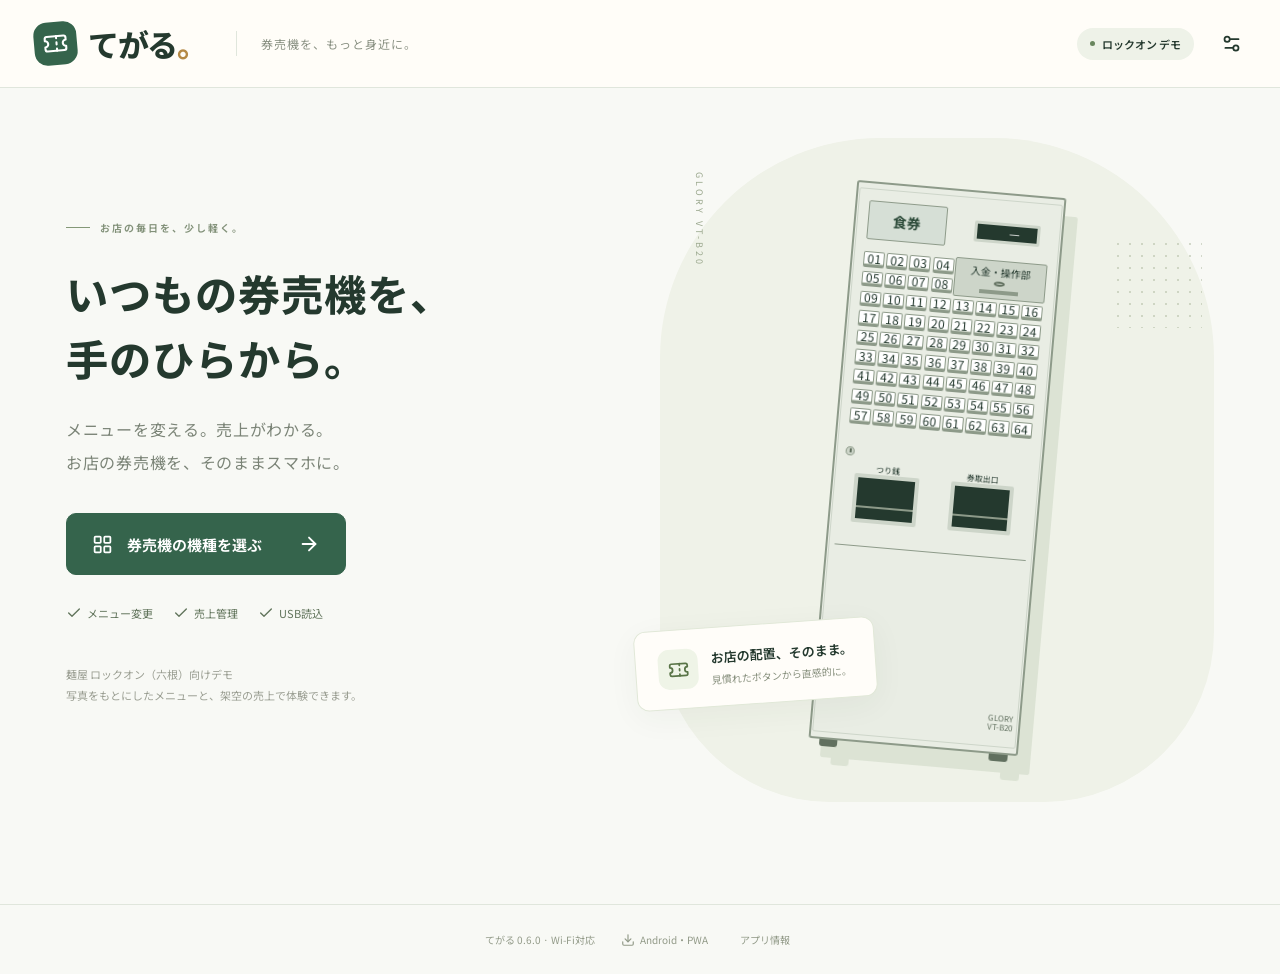
==== commit 4861eafd: "Add direct ESP32 Wi-Fi menu and sales transfer to PWA" ====
--- a/index.html
+++ b/index.html
@@ -1,4 +1,4 @@
 <!doctype html>
-<html lang="ja"><head><meta http-equiv="Content-Security-Policy" content="default-src 'none'; script-src 'self' https://apis.google.com; style-src 'self' 'unsafe-inline'; img-src 'self' data: blob:; font-src 'self'; connect-src 'self' https: http://127.0.0.1:8788 http://localhost:8788; worker-src 'self'; manifest-src 'self'; base-uri 'self'; form-action 'self'; object-src 'none'; frame-src https://*.firebaseapp.com https://accounts.google.com"><meta name="referrer" content="no-referrer"><link rel="stylesheet" href="./tokens.css"><link rel="stylesheet" href="./fonts/noto-sans-jp.css"><meta charset="UTF-8"><meta name="viewport" content="width=device-width, initial-scale=1, viewport-fit=cover"><meta name="theme-color" content="#416653"><meta name="description" content="券売機のメニューを、スマホからかんたんに。USBのデータを選び、名前と値段を変更できます。"><meta name="apple-mobile-web-app-capable" content="yes"><link rel="manifest" href="./manifest.webmanifest"><link rel="icon" href="./icon.svg" type="image/svg+xml"><link rel="apple-touch-icon" href="./icons/icon-192.png"><title>券売機 てがる</title>  <script type="module" crossorigin src="./assets/index-DcrI4eyQ.js"></script>
-  <link rel="stylesheet" crossorigin href="./assets/index-CEdBEthR.css">
+<html lang="ja"><head><meta http-equiv="Content-Security-Policy" content="default-src 'none'; script-src 'self' https://apis.google.com; style-src 'self' 'unsafe-inline'; img-src 'self' data: blob:; font-src 'self'; connect-src 'self' https: http://192.168.4.1 http://127.0.0.1:8788 http://localhost:8788; worker-src 'self'; manifest-src 'self'; base-uri 'self'; form-action 'self'; object-src 'none'; frame-src https://*.firebaseapp.com https://accounts.google.com"><meta name="referrer" content="no-referrer"><link rel="stylesheet" href="./tokens.css"><link rel="stylesheet" href="./fonts/noto-sans-jp.css"><meta charset="UTF-8"><meta name="viewport" content="width=device-width, initial-scale=1, viewport-fit=cover"><meta name="theme-color" content="#416653"><meta name="description" content="券売機のメニューを、スマホからかんたんに。USBのデータを選び、名前と値段を変更できます。"><meta name="apple-mobile-web-app-capable" content="yes"><link rel="manifest" href="./manifest.webmanifest"><link rel="icon" href="./icon.svg" type="image/svg+xml"><link rel="apple-touch-icon" href="./icons/icon-192.png"><title>券売機 てがる</title>  <script type="module" crossorigin src="./assets/index-BK6xDmOO.js"></script>
+  <link rel="stylesheet" crossorigin href="./assets/index-yf6-ylKe.css">
 </head><body><div id="root"></div></body></html>
--- a/assets/index-yf6-ylKe.css
+++ b/assets/index-yf6-ylKe.css
@@ -0,0 +1 @@
+@media (width<=700px){.machine-view{padding:12px 8px}.machine-view-heading{padding:0 4px}.machine-view-heading b{font-size:14px}.face-view-switch{width:100%}.face-view-switch button{flex:1}.face-help{padding:0 4px;font-size:12px;line-height:20px}.machine-face-scroll{padding-left:4px;padding-right:4px}.face-source{margin-left:4px;margin-right:4px}}.machine-surface{min-width:0}.machine-view{background:var(--kc-neutral-0);border:1px solid var(--kc-neutral-300);border-radius:12px;min-width:0;padding:16px}.machine-view-heading{flex-wrap:wrap;justify-content:space-between;align-items:center;gap:12px;display:flex}.machine-view-heading>div:first-child{flex-wrap:wrap;align-items:baseline;gap:8px;display:flex}.machine-view-heading b{font-size:16px;font-weight:700}.machine-view-heading span{color:var(--kc-neutral-700);font-size:14px}.face-view-switch{border:1px solid var(--kc-border-strong);border-radius:8px;display:flex;overflow:hidden}.face-view-switch button{justify-content:center;align-items:center;gap:6px;min-height:48px;padding:8px 12px;font-size:14px;font-weight:500;display:flex}.face-view-switch button[aria-pressed=true]{background:var(--kc-green-500);color:var(--kc-neutral-0)}.face-help{color:var(--kc-neutral-700);align-items:flex-start;gap:6px;margin:12px 0;font-size:14px;line-height:22px;display:flex}.face-help svg{margin-top:3px}.machine-face-scroll{overscroll-behavior-x:contain;scrollbar-color:var(--kc-green-500) var(--kc-green-50);scrollbar-width:thin;padding:12px 8px 24px;overflow-x:auto}.machine-face{isolation:isolate;background:var(--kc-neutral-200);outline:2px solid var(--kc-neutral-500);outline-offset:-2px;width:100%;max-width:520px;color:var(--kc-neutral-900);border-radius:3px;margin:0 auto;position:relative;container-type:inline-size}.face-door{border:1px solid var(--kc-neutral-300);pointer-events:none;border-radius:2px;position:absolute;inset:1.2% 1.5%}.face-part{border:1px solid var(--kc-neutral-500);background:var(--kc-neutral-0);pointer-events:none;border-radius:2px;justify-content:center;align-items:center;font-size:clamp(8px,2.8cqw,14px);line-height:1.2;display:flex;position:absolute;overflow:hidden}.face-sign{background:var(--kc-green-100);color:var(--kc-green-700);border-color:var(--kc-neutral-500);font-size:clamp(14px,5cqw,26px);font-weight:700}.face-display{background:var(--kc-neutral-900);color:var(--kc-neutral-0);border:3px solid var(--kc-neutral-300);justify-content:flex-end;padding-right:8%;font-size:clamp(12px,5cqw,26px)}.face-coin{background:var(--kc-neutral-300);border:2px solid var(--kc-neutral-500);border-radius:50%;overflow:visible}.face-coin i{background:var(--kc-neutral-900);border-radius:2px;width:8%;height:60%;position:absolute;top:20%;left:46%}.face-coin>span{white-space:nowrap;font-size:clamp(8px,2.6cqw,14px);position:absolute;top:115%}.face-note{border:3px solid var(--kc-neutral-500);background:var(--kc-neutral-900);color:var(--kc-neutral-0)}.face-note:after{content:"";background:var(--kc-neutral-500);height:12%;position:absolute;top:28%;left:8%;right:8%}.face-note span{font-size:clamp(8px,2.6cqw,14px);position:absolute;bottom:5%}.face-ticket,.face-change{background:var(--kc-neutral-900);border:4px solid var(--kc-neutral-300);color:var(--kc-neutral-900);overflow:visible}.face-ticket:after,.face-change:after{content:"";background:var(--kc-neutral-500);height:2px;position:absolute;top:68%;left:0;right:0}.face-ticket span,.face-change span{white-space:nowrap;font-size:clamp(8px,2.8cqw,14px);position:absolute;bottom:calc(100% + 5px)}.face-lock{background:var(--kc-neutral-300);border-radius:50%}.face-lock:after{content:"";background:var(--kc-neutral-700);width:2px;height:60%}.face-seam{background:var(--kc-neutral-500);border:0}.face-hit{text-align:center;touch-action:manipulation;background:0 0;border:0;border-radius:0;min-width:0;min-height:0;margin:0;padding:0;display:block;position:absolute}button.face-hit{cursor:pointer;z-index:2}button.face-hit:focus-visible{outline:2px solid var(--kc-blue-700);outline-offset:-1px}.face-key{background:var(--kc-neutral-0);border:1px solid var(--kc-neutral-500);border-bottom:3px solid var(--kc-neutral-500);color:var(--kc-neutral-900);pointer-events:none;border-radius:2px;flex-direction:column;justify-content:center;align-items:center;gap:0;padding:2px 3px;display:flex;position:absolute;overflow:hidden}.face-menu-name{text-overflow:ellipsis;white-space:nowrap;background:var(--kc-green-50);width:100%;font-size:clamp(12px,3.7cqw,16px);font-weight:500;line-height:1.25;overflow:hidden}.face-menu-price{font-variant-numeric:tabular-nums;white-space:nowrap;font-size:clamp(14px,4.5cqw,22px);font-weight:700;line-height:1.25}.face-position{color:var(--kc-neutral-700);background:var(--kc-neutral-200);pointer-events:none;padding:0 2px;font-size:12px;line-height:14px;position:absolute;top:-1px;left:5%}.face-key-number{font-size:clamp(12px,3.6cqw,18px);line-height:1.2}.face-key-edge{border-top:1px solid var(--kc-neutral-300);background:var(--kc-neutral-200);height:3%;position:absolute;bottom:0;left:0;right:0}.face-key.reserved{background:var(--kc-neutral-300);border:1px solid var(--kc-neutral-500);color:var(--kc-neutral-900);border-radius:2px;padding:5%}.face-reserved-label{flex-direction:column;justify-content:center;align-items:center;gap:12%;height:100%;font-size:clamp(10px,3cqw,16px);line-height:1.2;display:flex}.reserved-coin{aspect-ratio:1;border:2px solid var(--kc-neutral-700);border-radius:50%;width:18%;display:block}.reserved-note{background:var(--kc-neutral-900);border:2px solid var(--kc-neutral-500);width:65%;height:20%;display:block}.face-key.dummy{background:var(--kc-neutral-300);color:var(--kc-neutral-700);border-bottom-width:1px}.face-key.photo{background:var(--kc-green-50)}.face-key.changed{border:2px solid var(--kc-green-500);background:var(--kc-green-50);border-bottom-width:3px}.face-change-dot{color:var(--kc-green-500);font-size:12px;line-height:14px;position:absolute;top:0;right:2px}.face-key.dimmed{opacity:.35}button.face-hit:hover .face-key{border-color:var(--kc-green-500)}.face-key.large .face-key-number{font-size:clamp(16px,5cqw,28px)}.face-model-mark{text-align:right;color:var(--kc-neutral-700);pointer-events:none;font-size:clamp(8px,1.8cqw,10px);line-height:1.1;position:absolute;bottom:1%;right:4%}.cabinet .face-model-mark,.slim .face-model-mark{bottom:4%}.face-foot{background:var(--kc-neutral-700);border-radius:0 0 3px 3px;width:9%;height:1.3%;position:absolute;top:100%}.face-foot.left{left:5%}.face-foot.right{right:5%}.separate-actuator .face-key{justify-content:flex-start;padding-bottom:13%}.separate-actuator .face-key-edge{border:1px solid var(--kc-neutral-500);background:var(--kc-neutral-700);border-radius:12px;height:15%;bottom:8%;left:24%;right:24%}.face-source{color:var(--kc-neutral-700);border-top:1px solid var(--kc-neutral-300);margin-top:8px;font-size:14px;line-height:22px}.face-source summary{cursor:pointer;min-height:48px;padding:12px 0}.face-source p{font-size:14px;line-height:22px}.face-source a{align-items:center;min-height:48px;text-decoration:underline;display:inline-flex}.cabinet-preview .machine-face{max-width:260px}.cabinet-preview .machine-face-scroll{padding-top:0}.compact-face .machine-face-scroll{padding:2px 4px 6px;overflow:hidden}.compact-face .face-part span,.compact-face .face-key-number,.compact-face .face-model-mark{display:none}.compact-face .face-key{border-width:1px;padding:0}.compact-face .face-ticket,.compact-face .face-change{border-width:1px}.home-layout .cabinet-preview{margin:0}.home-layout .machine-face-wrap{margin:0 auto}.overview-face .machine-face{min-width:0;max-width:520px}.overview-face .face-position{display:none}.face-enlarge-overlay{z-index:3;justify-content:center;align-items:center;width:100%;height:100%;padding:12px;display:flex;position:absolute;inset:0}.face-enlarge-overlay>span{background:var(--kc-green-500);color:var(--kc-neutral-0);border-radius:8px;align-items:center;gap:8px;min-height:48px;padding:12px 16px;font-size:14px;line-height:22px;display:flex}@media (width<=700px){.machine-view{padding:12px 8px}.machine-view-heading{padding:0 4px}.machine-view-heading b{font-size:14px}.face-view-switch{width:100%}.face-view-switch button{flex:1}.face-help{padding:0 4px;font-size:12px;line-height:20px}.machine-face-scroll{padding-left:4px;padding-right:4px}.face-source{margin-left:4px;margin-right:4px}}.face-key.reserved.outlet{background:var(--kc-neutral-900);border:5px solid var(--kc-neutral-300);color:var(--kc-neutral-0)}:root{color:#24392e;font-synthesis:none;--r-green:#35644c;--r-deep:#254935;--r-muted:#788477;--r-line:#e0e6dc;--kc-neutral-0:#fff;--kc-neutral-100:#f8f9f5;--kc-neutral-200:#e9ede4;--kc-neutral-300:#cdd5c9;--kc-neutral-500:#8d9a89;--kc-neutral-700:#61705f;--kc-neutral-900:#24392e;--kc-green-50:#e8f0e6;--kc-green-500:#35644c;--kc-blue-700:#245cac;background:#f8f9f5;font-family:Noto Sans JP Variable,Noto Sans JP,sans-serif}*{box-sizing:border-box}body{margin:0}button,input,select{font:inherit}button,a,input,select{-webkit-tap-highlight-color:transparent}button{cursor:pointer;color:inherit;background:0 0;border:0}button:disabled{cursor:not-allowed;opacity:.46}button:focus-visible,a:focus-visible,input:focus-visible,select:focus-visible{outline-offset:4px;outline:3px solid #739a7d}a{color:inherit;text-decoration:none}h1,h2,h3,p{margin:0}button svg,a svg{flex-shrink:0}input{min-width:0}button{touch-action:manipulation}::selection{background:#c8ddc7}.r-app{flex-direction:column;min-height:100dvh;display:flex}.r-header{border-bottom:1px solid var(--r-line);background:#fffdf8;align-items:center;gap:24px;height:88px;padding:0 max(28px,50vw - 660px);display:flex}.r-brand,.r-about-brand{letter-spacing:-1.5px;white-space:nowrap;align-items:center;gap:11px;font-size:31px;font-weight:800;display:flex}.r-brand-mark{background:var(--r-green);color:#fff;border-radius:13px;place-items:center;width:43px;height:43px;display:grid;transform:rotate(-5deg)}.r-brand-dot{color:#b58945}.r-header-sep{background:var(--r-line);width:1px;height:25px}.r-header-caption{color:#8a9183;letter-spacing:1px;font-size:12px}.r-header-end{align-items:center;gap:16px;margin-left:auto;display:flex}.r-demo-pill{white-space:nowrap;background:#eef2e8;border-radius:30px;align-items:center;gap:7px;padding:8px 13px;font-size:11px;font-weight:600;display:flex}.r-demo-pill i{background:#69865e;border-radius:50%;width:5px;height:5px}.r-icon{border-radius:10px;flex-shrink:0;justify-content:center;align-items:center;width:42px;height:42px;display:inline-flex}.r-icon:hover{background:#edf1e7}.r-primary,.r-secondary,.r-danger{border-radius:10px;justify-content:center;align-items:center;gap:10px;min-height:52px;padding:13px 22px;font-size:14px;font-weight:650;line-height:1.55;transition:background .15s,box-shadow .15s;display:inline-flex}.r-primary{background:var(--r-green);color:#fff;border:1px solid var(--r-green)}.r-primary:hover{background:var(--r-deep);box-shadow:0 5px 14px #244a351c}.r-secondary{color:var(--r-green);background:#fff;border:1px solid #cdd8c8}.r-secondary:hover{background:#f0f5ed}.r-danger{color:#a0392e;background:#fff0ed;border:1px solid #f0c9c2}.r-danger:hover{background:#fbded7}.r-full{width:100%;margin-top:12px}.r-text-button{color:var(--r-green);justify-content:center;align-items:center;gap:6px;min-height:44px;font-size:12px;font-weight:600;display:inline-flex}.r-text-button:hover{text-decoration:underline}.r-eyebrow{letter-spacing:2px;color:#829179;align-items:center;gap:10px;font-size:10px;font-weight:650;display:flex}.r-eyebrow>span{background:#849877;width:24px;height:1px}.r-title-main{flex:1;align-items:center;width:100%;max-width:1240px;margin:auto;padding:38px 46px;display:grid}.r-title-screen{grid-template-columns:1fr 1fr;align-items:center;gap:40px;min-height:690px;display:grid}.r-intro{padding-bottom:30px}.r-intro h1{letter-spacing:1px;margin:25px 0 22px;font-size:clamp(35px,3.3vw,50px);font-weight:750;line-height:1.55}.r-title-lead{color:#7b8477;letter-spacing:.7px;font-size:16px;line-height:2.05}.r-start{gap:14px;min-height:62px;margin-top:35px;padding:17px 25px;font-size:15px}.r-start>svg:last-child{margin-left:22px}.r-intro>.r-text-button{justify-content:flex-start;padding:10px 3px;display:flex}.r-title-features{flex-wrap:wrap;gap:20px;margin-top:30px;display:flex}.r-title-features>span{color:#61745b;align-items:center;gap:5px;font-size:11px;display:flex}.r-title-note{color:#9a9e92;margin-top:43px;font-size:11px;line-height:1.9}.r-title-visual{isolation:isolate;background:#eff2e8;border-radius:220px 220px 170px 170px;justify-content:center;align-self:stretch;align-items:center;min-height:660px;margin:12px 0 28px;display:flex;position:relative}.r-title-face{filter:drop-shadow(13px 18px #dce3d4);width:226px;margin:38px 0 30px;transform:rotate(5deg)}.r-title-face .machine-face{max-width:none!important}.r-visual-label{z-index:3;writing-mode:vertical-rl;letter-spacing:3px;color:#9ba88e;font-size:9px;position:absolute;top:34px;left:33px}.r-floating-card{z-index:4;background:#fffdf9;border:1px solid #e1e8d8;border-radius:12px;align-items:center;gap:13px;padding:19px 22px;font-size:13px;font-weight:600;display:flex;position:absolute;bottom:98px;left:-25px;transform:rotate(-4deg);box-shadow:0 8px 32px #34472a0c}.r-floating-card>span{color:#597447;background:#eff4e7;border-radius:11px;place-items:center;width:40px;height:40px;display:grid}.r-floating-card small{color:#89917f;margin-top:5px;font-size:10px;font-weight:400;display:block}.r-visual-dots{z-index:-1;opacity:.5;background-image:radial-gradient(#acb79e 1px,#0000 1px);background-size:12px 12px;width:90px;height:90px;position:absolute;top:100px;right:12px}.r-footer{color:#929a88;border-top:1px solid var(--r-line);justify-content:center;align-items:center;gap:26px;min-height:70px;margin-top:36px;padding:16px 24px;font-size:10px;display:flex}.r-footer a{align-items:center;gap:5px;display:flex}.r-footer button{min-height:36px;font-size:10px}.r-workspace{flex:1;width:100%;max-width:1190px;margin:0 auto;padding:24px 42px 50px}.r-workspace-top{justify-content:space-between;align-items:center;gap:20px;display:flex}.r-back{color:#819078;align-items:center;gap:7px;min-height:40px;font-size:11px;display:inline-flex}.r-usb-status{color:#88917f;overflow-wrap:anywhere;align-items:center;gap:7px;max-width:55%;font-size:10px;display:flex}.r-live-dot,.r-idle-dot{background:#6a9760;border-radius:50%;flex-shrink:0;width:6px;height:6px;display:inline-block}.r-idle-dot{background:#b9c1b0}.r-workspace-heading{justify-content:space-between;align-items:center;gap:15px;margin:20px 0 28px;display:flex}.r-workspace-heading h1{letter-spacing:1px;margin:8px 0 9px;font-size:30px;font-weight:750}.r-workspace-heading p{color:#84907b;font-size:12px;line-height:1.8}.r-model-chip{border:1px solid var(--r-line);text-align:left;background:#fff;border-radius:10px;flex-shrink:0;align-items:center;gap:13px;min-height:60px;padding:10px 14px;display:flex}.r-model-chip>span{flex-direction:column;gap:2px;display:flex}.r-model-chip small{letter-spacing:1px;color:#839177;font-size:9px}.r-model-chip b{font-size:13px}.r-model-chip>svg:first-child{color:#a0ac95}.r-tabs{border-bottom:1px solid var(--r-line);gap:28px;margin-bottom:26px;display:flex}.r-tabs>button{color:#91a089;justify-content:center;align-items:center;gap:9px;min-height:52px;padding:10px 5px 17px;font-size:13px;display:flex;position:relative}.r-tabs>button.active{color:var(--r-green);font-weight:700}.r-tabs>button.active:after{content:"";background:var(--r-green);border-radius:4px;height:3px;position:absolute;bottom:-1px;left:0;right:0}.r-count{color:var(--r-green);background:#e6eddf;border-radius:15px;padding:1px 6px;font-size:9px}.r-editor-grid{grid-template-columns:minmax(0,1.35fr) minmax(300px,1fr);align-items:start;gap:30px;display:grid}.r-cabinet-panel{border:1px solid var(--r-line);background:#f0f2e9;border-radius:14px;min-width:0;padding:19px 20px 24px}.r-panel-label{color:#8a947e;justify-content:space-between;align-items:center;gap:12px;font-size:10px;display:flex}.r-small-button{color:#627956;border:1px solid #d6dfcd;border-radius:7px;min-height:32px;padding:4px 9px;font-size:10px}.r-machine-canvas{max-width:380px;margin:10px auto 14px}.r-machine-canvas:not(.r-zoom) .machine-face{width:100%;max-width:none!important}.r-machine-canvas .machine-face-scroll{padding:10px 7px 20px}.r-machine-canvas .machine-face{background:#e8e8df}.r-machine-canvas .face-key{border-radius:2px;padding:4% 1%}.r-machine-canvas .face-menu-name{word-break:normal;overflow-wrap:anywhere;flex:0 auto;align-content:center;max-height:60%;font-size:clamp(5px,1.9cqw,10px);line-height:1.2}.r-machine-canvas .face-menu-price{letter-spacing:0;font-size:clamp(7px,2.3cqw,12px);font-weight:700;line-height:1.3}.r-machine-canvas .face-key-number{font-size:clamp(8px,2.8cqw,15px)}.r-machine-canvas .face-position{display:none}.r-machine-canvas button.face-hit{border:0;border-radius:0;min-width:0;min-height:0;margin:0;padding:0}.r-machine-canvas .face-hit:focus-visible{z-index:2;outline-offset:1px}.r-machine-canvas .face-key.changed{background:#fff7de;border-color:#ad7930}.r-machine-canvas .face-change-dot{color:#ac7833;font-size:6px;line-height:8px}.r-machine-canvas .face-key.tone-red .face-menu-name{color:#fff;background:#a34232}.r-machine-canvas .face-key.tone-green .face-menu-name{background:#8eab75}.r-machine-canvas .face-key.tone-mustard .face-menu-name,.r-machine-canvas .face-key.tone-yellow .face-menu-name{background:#dfcf63}.r-machine-canvas .face-key.tone-orange .face-menu-name{background:#d5a54d}.r-machine-canvas .face-key.tone-blue .face-menu-name,.r-machine-canvas .face-key.tone-aqua .face-menu-name{background:#8ab5bd}.r-machine-canvas .face-key.tone-blank{background:#c5cbc1}.r-machine-canvas .face-menu-name{width:100%;padding:1px 0}.r-cabinet-caption{color:#8c9680;text-align:center;overflow-wrap:anywhere;justify-content:center;align-items:center;gap:6px;font-size:9px;line-height:1.7;display:flex}.r-side-panel{flex-direction:column;gap:18px;display:flex;position:sticky;top:25px}.r-acquire-card{background:#fffdf8;border:1px solid #e0e6d8;border-radius:13px;padding:26px 25px;position:relative}.r-step-number{letter-spacing:2px;color:#b8c3a9;font-size:10px;font-weight:650}.r-acquire-card h2{letter-spacing:.2px;margin:12px 0;font-size:20px}.r-acquire-card p{color:#8a947e;margin-bottom:23px;font-size:12px;line-height:1.9}.r-acquire-card>button{justify-content:flex-start;width:100%}.r-acquire-card>button>svg:last-child{margin-left:auto}.r-loaded-state{color:#6c865e;align-items:center;gap:6px;margin-top:13px;font-size:10px;display:flex}.r-sales-acquire{background:#eef2e8}.r-edit-guide{align-items:flex-start;gap:14px;padding:16px 6px;display:flex}.r-guide-icon{color:#789268;background:#e6ecdf;border-radius:11px;flex-shrink:0;place-items:center;width:45px;height:45px;display:grid}.r-edit-guide h3{margin-bottom:7px;font-size:12px}.r-edit-guide p{color:#8a947e;font-size:11px;line-height:1.9}.r-demo-description{color:#9aa28f;align-items:flex-start;gap:9px;padding:0 7px;font-size:10px;line-height:1.8;display:flex}.r-demo-description>svg{flex-shrink:0;margin-top:2px}.r-apply-dock{bottom:max(16px,env(safe-area-inset-bottom));z-index:12;-webkit-backdrop-filter:blur(15px);backdrop-filter:blur(15px);background:#fffef9ef;border:1px solid #d3ddca;border-radius:13px;justify-content:space-between;align-items:center;gap:20px;margin-top:24px;padding:16px 20px;display:flex;position:sticky;box-shadow:0 8px 40px #20371e16}.r-apply-dock>div{flex-direction:column;gap:5px;display:flex}.r-apply-dock b{font-size:13px}.r-apply-dock span{color:#8b967f;font-size:10px}.r-apply-dock>button{font-size:12px}.r-modal{color:#24392e;background:#fffefa;border:1px solid #dfe7d7;border-radius:18px;width:min(470px,100vw - 26px);max-height:88dvh;padding:27px;overflow:auto;box-shadow:0 30px 100px #19311b20}.r-modal::backdrop{-webkit-backdrop-filter:blur(5px);backdrop-filter:blur(5px);background:#20382572}.r-wide{width:min(670px,100vw - 26px)}.r-modal-head{justify-content:space-between;align-items:center;gap:8px;margin-bottom:12px;display:flex}.r-modal-head h2{font-size:20px;font-weight:700;line-height:1.6}.r-modal-head>.r-icon{margin-right:-9px}.r-modal-lead{color:#87937b;margin-bottom:21px;font-size:12px;line-height:1.95}.r-search{border:1px solid var(--r-line);color:#a0ac94;background:#fff;border-radius:9px;align-items:center;gap:10px;margin:20px 0 15px;padding:4px 13px;display:flex}.r-search input{color:#24392e;background:0 0;border:0;outline:0;width:100%;min-height:43px;font-size:12px}.r-model-list{grid-template-columns:1fr 1fr;gap:10px;max-height:430px;padding:3px;display:grid;overflow:auto}.r-model-option{border:1px solid var(--r-line);text-align:left;background:#fff;border-radius:10px;align-items:center;gap:13px;min-width:0;padding:16px 12px;display:flex}.r-model-option.selected{background:#edf4e8;border-color:#719866}.r-model-icon{color:#8c9e7b;flex-shrink:0;width:34px}.r-model-option>span:nth-child(2){flex-direction:column;flex:1;gap:5px;min-width:0;display:flex}.r-model-option small{color:#8c9c7e;font-size:9px;line-height:1.6}.r-model-option b{overflow-wrap:anywhere;font-size:13px}.r-model-option em{color:#87967a;font-size:9px;font-style:normal}.r-model-option>svg{flex-shrink:0}.r-fine-print{color:#8e9b80;margin-top:15px;font-size:10px;line-height:1.9}.r-connection-option{text-align:left;border:1px solid var(--r-line);background:#f3f5ee;border-radius:11px;align-items:center;gap:16px;width:100%;margin-top:12px;padding:20px 17px;display:flex}.r-connection-option>span:nth-child(2){flex-direction:column;flex:1;gap:5px;display:flex}.r-connection-option b{font-size:17px}.r-connection-option small{color:#87967c;font-size:11px}.r-option-icon{color:#759368;background:#e8efdf;border-radius:10px;place-items:center;width:42px;height:42px;display:grid}.r-usb-option{background:#fffefa;border-color:#acbea0}.r-usb-option:hover{background:#f0f6e9}.r-soon{background:#e1e6d9;border-radius:5px;padding:5px 8px;font-size:10px}.r-source-caption{color:#849c75;align-items:center;gap:6px;margin-bottom:20px;font-size:10px;display:flex}.r-demo-file{text-align:left;background:#eef5e7;border:1px solid #9eb493;border-radius:12px;align-items:center;gap:15px;width:100%;padding:20px 16px;display:flex}.r-file-icon{color:#658a51;background:#fffefa;border:1px solid #b6cba7;border-radius:8px;flex-shrink:0;place-items:center;width:48px;height:55px;display:grid}.r-demo-file>span:nth-child(2){flex-direction:column;flex:1;gap:7px;display:flex}.r-demo-file b{font-size:17px}.r-demo-file small{color:#7a916a;font-size:10px;line-height:1.6}.r-demo-file em{color:#99a68b;font-size:9px;font-style:normal}.r-or{color:#a0aa93;align-items:center;gap:13px;margin:25px 0 10px;font-size:10px;display:flex}.r-or span{background:#e0e6d8;flex:1;height:1px}.r-usb-files{border:1px solid var(--r-line);border-radius:10px;margin-top:17px;padding:12px}.r-usb-files>div:first-child{justify-content:space-between;align-items:center;display:flex}.r-usb-files b{overflow-wrap:anywhere;align-items:center;gap:7px;font-size:12px;display:flex}.r-usb-files>button{text-align:left;border-top:1px solid #e5e9df;align-items:center;gap:10px;width:100%;min-height:52px;padding:9px 4px;display:flex}.r-usb-files>button>span{overflow-wrap:anywhere;flex:1;min-width:0;font-size:11px}.r-usb-files small{color:#9aa58b;margin-top:4px;font-size:9px;display:block}.r-usb-files p{color:#8d997f;font-size:10px;line-height:1.8}.r-field{flex-direction:column;gap:10px;margin:22px 0;font-size:12px;font-weight:650;display:flex}.r-field>input,.r-price-input{color:#24392e;background:#fff;border:1px solid #d5dfcc;border-radius:9px;min-height:52px;padding:12px}.r-field>input{width:100%;font-size:16px}.r-price-input{align-items:center;gap:10px;display:flex}.r-price-input input{color:#24392e;border:0;outline:0;width:100%;font-size:24px;font-weight:600}.r-price-input>span{color:#8b9d7e}.r-edit-position{color:#7d956c;background:#ecf1e6;border-radius:6px;padding:6px 10px;font-size:10px;display:inline-flex}.r-original{color:#9aa58d;font-size:10px;line-height:1.8}.r-modal-actions{justify-content:flex-end;gap:10px;margin-top:25px;display:flex}.r-modal-actions>button{flex:1;padding:12px;font-size:12px}.r-form-error{color:#b14432;margin-top:15px;font-size:12px}.r-success{text-align:center;padding:18px 5px 5px}.r-success>svg{color:#709e5c;margin-bottom:18px}.r-success p{color:#839578;overflow-wrap:anywhere;margin:0 0 23px;font-size:12px;line-height:2}.r-change-review{background:#f3f5ed;border-radius:10px;max-height:200px;margin-top:25px;padding:16px;overflow:auto}.r-change-review>b{font-size:11px}.r-change-review>div{border-top:1px solid #e0e6d7;justify-content:space-between;gap:10px;margin-top:10px;padding:10px 0;font-size:11px;display:flex}.r-change-review small{white-space:nowrap;color:#8a9c79;font-size:10px}.r-about-brand{margin:20px 0}.r-about>div{border-bottom:1px solid var(--r-line);justify-content:space-between;gap:20px;padding:13px 0;font-size:11px;display:flex}.r-about dt{color:#8b9b7f}.r-about dd{text-align:right;margin:0}.r-notice{z-index:1000;background:#fffef8;border:1px solid #d1dbca;border-radius:12px;align-items:center;gap:12px;width:max-content;max-width:min(580px,100vw - 30px);padding:13px 15px 13px 20px;font-size:12px;line-height:1.7;display:flex;position:fixed;bottom:24px;left:50%;transform:translate(-50%);box-shadow:0 12px 60px #273c2626}.r-notice>svg{color:#8b9c7d;flex-shrink:0}.r-busy{z-index:1200;-webkit-backdrop-filter:blur(3px);backdrop-filter:blur(3px);color:#567148;background:#f4f7eecc;justify-content:center;align-items:center;gap:12px;font-size:13px;display:flex;position:fixed;inset:0}.r-spin{animation:1s linear infinite r-spin}@keyframes r-spin{to{transform:rotate(360deg)}}.r-sales-source{color:#8d9d7f;align-items:center;gap:15px;margin-bottom:20px;font-size:10px;display:flex}.r-sales-source>.r-text-button{margin-left:auto}.r-sample-badge,.r-file-badge{color:#9c8247;background:#faf4df;border:1px solid #ded4ad;border-radius:5px;padding:6px 9px;font-size:10px}.r-file-badge{color:#66844e;background:#edf4e7;border-color:#c7d8b9}.r-report-tabs{gap:6px;padding-bottom:13px;display:flex;overflow:auto}.r-report-tabs button{white-space:nowrap;background:#fff;border:1px solid #dde5d4;border-radius:7px;min-height:42px;padding:10px 15px;font-size:11px}.r-report-tabs button.active{color:#fff;background:#365f43;border-color:#365f43}.r-report-period{justify-content:space-between;align-items:center;gap:16px;margin:16px 0 23px;display:flex}.r-report-period>div{flex-direction:column;gap:6px;display:flex}.r-report-period small{color:#9aab8b;font-size:9px}.r-report-period b{font-size:11px;line-height:1.8}.r-report-period span{color:#9aa68c;font-size:9px}.r-period-select{color:#849a73;flex-direction:column;gap:6px;font-size:10px;display:flex}.r-period-select select{border:1px solid var(--r-line);color:#475f38;background:#fff;border-radius:7px;max-width:220px;min-height:39px;padding:8px 12px;font-size:10px}.r-stats{grid-template-columns:1.6fr 1fr 1fr 1fr;gap:15px;margin-bottom:22px;display:grid}.r-stat{background:#fffdf7;border:1px solid #e0e6d6;border-radius:12px;flex-direction:column;gap:15px;min-height:156px;padding:23px 19px;display:flex;position:relative;overflow:hidden}.r-stat>span{color:#8c9a7e;font-size:11px}.r-stat strong{letter-spacing:-.5px;white-space:nowrap;font-size:clamp(21px,2vw,29px);font-weight:700}.r-stat strong small{color:#869776;margin-left:5px;font-size:12px;font-weight:500}.r-stat>small{color:#a4ae97;font-size:9px;line-height:1.6}.r-stat-main{color:#fff;background:#365f43;border-color:#365f43;padding-right:25px}.r-stat-main>span{color:#c2d3b7}.r-stat-main strong{z-index:1;font-size:34px}.r-stat-main>small{color:#9cb48d}.r-stat-main>svg{color:#92ad7940;position:absolute;top:55px;right:12px}.r-chart-grid{grid-template-columns:1fr 1fr;gap:20px;margin-bottom:22px;display:grid}.r-chart-card,.r-report-card{border:1px solid var(--r-line);background:#fffdf7;border-radius:12px;padding:24px}.r-card-heading{justify-content:space-between;align-items:center;gap:15px;margin-bottom:25px;display:flex}.r-card-heading>span,.r-card-heading h2{font-size:14px;font-weight:650;line-height:1.7}.r-card-heading>small{color:#9aa98c;white-space:nowrap;font-size:9px}.r-ranking{flex-direction:column;gap:22px;display:flex}.r-ranking>div{align-items:center;gap:12px;display:flex}.r-rank{color:#b8c5a8;font-variant-numeric:tabular-nums;width:17px;font-size:11px}.r-ranking>div>div{flex:1;min-width:0}.r-ranking b{font-size:11px;font-weight:550}.r-ranking>div>span:last-child{text-align:right;flex-direction:column;gap:4px;min-width:67px;display:flex}.r-ranking small{color:#9ea991;font-size:9px}.r-ranking-track{background:#edf2e5;border-radius:4px;height:5px;margin-top:9px;overflow:hidden}.r-ranking-track>span{background:#8faa77;border-radius:4px;height:100%;display:block}.r-chart-card>.r-text-button{width:100%;margin:24px 0 -8px;font-size:10px}.r-hour-chart{align-items:flex-end;gap:16px;height:275px;padding:32px 0 5px;display:flex}.r-hour-chart>div{flex-direction:column;flex:1;justify-content:flex-end;align-items:center;gap:11px;min-width:0;height:100%;display:flex}.r-hour-chart>div>div{align-items:flex-end;width:100%;max-width:48px;height:180px;display:flex}.r-hour-chart span{background:#a8bf91;border-radius:6px 6px 0 0;width:100%}.r-hour-chart>div:nth-child(2) span{background:#507649}.r-hour-chart small{color:#7d936c;white-space:nowrap;font-size:8px}.r-hour-chart b{white-space:nowrap;color:#93a385;font-size:8px;font-weight:450}.r-refund-strip{background:#edf2e6;border:1px solid #dfe7d3;border-radius:11px;justify-content:space-around;gap:30px;padding:19px 25px;display:flex}.r-refund-strip>div{flex-direction:column;gap:9px;display:flex}.r-refund-strip span{color:#97a586;font-size:10px}.r-refund-strip b{font-size:13px}.r-sales-note{color:#9caa8d;align-items:flex-start;gap:10px;margin-top:24px;font-size:10px;line-height:1.9;display:flex}.r-sales-note>svg{flex-shrink:0;margin-top:2px}.r-table-scroll{border:1px solid var(--r-line);border-radius:7px;margin-top:20px;overflow:auto}.r-table-scroll table{border-collapse:collapse;white-space:nowrap;width:100%;font-size:12px}.r-table-scroll th{text-align:left;color:#8b9d7a;background:#f0f4e9;padding:15px;font-size:10px;font-weight:600}.r-table-scroll td{border-top:1px solid #e5ebdc;padding:14px 15px}.r-table-scroll tr:nth-child(2n){background:#f7f9f2}.r-file-name{color:#a0ad91;overflow-wrap:anywhere;margin-top:19px;font-size:9px}.r-report-warning{color:#9b8852;background:#f6f0dc;border-radius:5px;margin-top:10px;padding:10px 13px;font-size:11px;line-height:1.9}.r-empty-sales{text-align:center;background:#eef3e5;border-radius:10px;padding:40px 20px}.r-empty-sales h2{margin:15px;font-size:16px}.r-empty-sales p{color:#8d9f7a;font-size:12px;line-height:1.8}@media (width>=1500px){.r-title-main{padding-top:60px;padding-bottom:60px}.r-title-visual{min-height:720px}.r-title-face{width:250px}}@media (width<=900px){.r-header{gap:15px;height:76px;padding:0 24px}.r-title-main{padding:30px}.r-title-screen{gap:25px;min-height:620px}.r-title-visual{min-height:570px}.r-title-face{width:190px}.r-intro h1{font-size:35px}.r-title-lead{font-size:13px}.r-title-features{gap:10px}.r-title-features>span{font-size:9px}.r-title-note{margin-top:30px;font-size:10px}.r-floating-card{padding:14px;font-size:11px;bottom:75px;left:-25px}.r-workspace{padding:20px 25px 40px}.r-editor-grid{grid-template-columns:minmax(0,1.3fr) minmax(250px,1fr);gap:20px}.r-acquire-card{padding:22px 18px}.r-acquire-card h2{font-size:18px}.r-acquire-card p{font-size:11px}.r-cabinet-panel{padding:14px 12px}.r-stats{grid-template-columns:1.3fr 1fr;gap:12px}.r-stat{min-height:133px}.r-chart-grid{gap:14px}.r-chart-card{padding:18px}.r-card-heading{gap:7px}.r-card-heading>span{font-size:12px}.r-card-heading>small{font-size:8px}.r-hour-chart{gap:7px}}@media (width<=620px){.r-header{gap:12px;height:70px;padding:0 18px}.r-brand{gap:9px;font-size:27px}.r-brand-mark{border-radius:11px;width:36px;height:36px}.r-brand-mark>svg{width:22px}.r-header-caption,.r-header-sep{display:none}.r-header-end{gap:5px}.r-demo-pill{padding:6px 9px;font-size:9px}.r-icon{width:39px;height:39px}.r-title-main{padding:35px 25px 15px}.r-title-screen{grid-template-columns:1fr;gap:0;min-height:auto}.r-intro{padding-bottom:15px}.r-intro .r-eyebrow{font-size:9px}.r-intro h1{margin:22px 0 18px;font-size:35px;line-height:1.6}.r-title-lead{font-size:13px}.r-start{width:100%;min-height:57px;margin-top:26px;font-size:14px}.r-start>svg:last-child{margin-left:auto}.r-title-features{justify-content:space-between;gap:10px;margin-top:22px}.r-title-features>span{font-size:10px}.r-title-note{margin-top:24px;font-size:9px}.r-title-visual{border-radius:150px 150px 100px 100px;width:100%;max-width:340px;min-height:470px;margin:15px auto 0}.r-title-face{width:163px;margin:28px 0 25px}.r-visual-label{font-size:8px;top:33px;left:30px}.r-floating-card{gap:10px;padding:12px 14px;font-size:11px;bottom:55px;left:-6px}.r-floating-card>span{width:32px;height:32px}.r-floating-card small{font-size:8px}.r-visual-dots{width:65px;top:70px;right:8px}.r-footer{flex-wrap:wrap;gap:15px;min-height:60px;margin-top:22px;padding:10px 16px;font-size:8px}.r-footer button{font-size:8px}.r-footer svg{width:11px}.r-workspace{padding:15px 16px 25px}.r-workspace-top{align-items:flex-start;gap:10px}.r-back{white-space:nowrap;min-height:30px;font-size:10px}.r-usb-status{padding-top:6px;font-size:8px;line-height:1.7}.r-workspace-heading{gap:9px;margin:20px 0 15px}.r-workspace-heading h1{margin:7px 0 8px;font-size:23px}.r-workspace-heading p{font-size:10px}.r-workspace-heading .r-eyebrow{letter-spacing:1.6px;font-size:8px}.r-model-chip{gap:7px;min-height:53px;padding:8px 9px}.r-model-chip>svg:first-child{display:none}.r-model-chip b{font-size:11px}.r-model-chip small{font-size:8px}.r-model-chip>svg{width:14px}.r-tabs{gap:20px;margin-bottom:17px}.r-tabs>button{min-height:47px;padding-bottom:13px;font-size:12px}.r-editor-grid{flex-direction:column;gap:18px;display:flex}.r-cabinet-panel{order:2;width:100%;padding:12px 11px 18px}.r-side-panel{order:1;grid-template-columns:1fr 1fr;gap:10px;width:100%;display:grid;position:static}.r-acquire-card{border-radius:10px;padding:14px 11px}.r-step-number{font-size:8px}.r-acquire-card h2{margin:8px 0 10px;font-size:13px}.r-acquire-card p{min-height:34px;margin-bottom:13px;font-size:9px;line-height:1.8}.r-acquire-card .r-primary,.r-acquire-card .r-secondary{border-radius:7px;gap:5px;min-height:45px;padding:10px 9px;font-size:10px}.r-acquire-card>button>svg:first-child{width:15px}.r-acquire-card>button>svg:last-child{width:13px}.r-loaded-state{gap:4px;margin-top:9px;font-size:8px;line-height:1.6}.r-loaded-state>svg{flex-shrink:0;width:13px}.r-edit-guide{grid-column:1/-1;gap:11px;padding:5px 2px}.r-guide-icon{border-radius:9px;width:34px;height:34px}.r-guide-icon>svg{width:18px}.r-edit-guide h3{margin:0 0 3px;font-size:10px}.r-edit-guide p{font-size:9px}.r-demo-description{grid-column:1/-1;padding:2px 0;font-size:8px}.r-demo-description>svg{width:13px}.r-machine-canvas{max-width:360px;margin:5px auto 10px}.r-panel-label,.r-small-button{font-size:9px}.r-cabinet-caption{font-size:8px}.r-apply-dock{left:10px;right:10px;bottom:max(10px,env(safe-area-inset-bottom));border-radius:11px;gap:8px;padding:11px;position:fixed}.r-apply-dock b{font-size:10px}.r-apply-dock span{font-size:8px}.r-apply-dock>button{gap:5px;min-height:45px;padding:11px 10px;font-size:10px}.r-apply-dock>button>svg{width:15px}.r-app:has(.r-apply-dock){padding-bottom:85px}.r-modal{border-radius:14px;max-height:90dvh;padding:20px}.r-modal-head h2{font-size:18px}.r-modal-lead{font-size:12px}.r-model-list{grid-template-columns:1fr 1fr;gap:8px;max-height:50dvh}.r-model-option{gap:7px;padding:12px 10px;position:relative}.r-model-icon{display:none}.r-model-option b{font-size:12px}.r-model-option small{font-size:8px}.r-model-option>svg{width:15px}.r-modal-head>.r-icon{margin-right:-7px}.r-connection-option{padding:17px 13px}.r-option-icon{width:37px;height:37px}.r-connection-option small{font-size:10px}.r-demo-file{gap:12px;padding:17px 12px}.r-demo-file small{font-size:9px}.r-sales-source{flex-wrap:wrap;gap:9px;margin-bottom:15px;font-size:9px}.r-sales-source>.r-text-button{min-height:32px;font-size:10px}.r-sample-badge,.r-file-badge{padding:5px 8px;font-size:9px}.r-report-tabs{gap:5px;max-width:100%;padding-bottom:10px}.r-report-tabs button{min-height:39px;padding:8px 12px;font-size:10px}.r-report-period{flex-wrap:wrap;gap:14px;margin:13px 0 19px}.r-report-period b{font-size:9px}.r-report-period span{font-size:8px}.r-period-select{flex-direction:row;align-items:center;font-size:9px}.r-period-select select{font-size:9px}.r-stats{grid-template-columns:1fr 1fr;gap:9px;margin-bottom:15px}.r-stat{gap:13px;min-height:125px;padding:17px 15px}.r-stat>span{font-size:10px}.r-stat>small{font-size:8px}.r-stat strong{font-size:25px}.r-stat-main strong{font-size:27px}.r-stat-main>svg{width:40px;right:8px}.r-chart-grid{grid-template-columns:1fr;gap:15px;margin-bottom:15px}.r-chart-card,.r-report-card{padding:20px 17px}.r-card-heading{margin-bottom:24px}.r-card-heading>span{font-size:12px}.r-ranking{gap:20px}.r-ranking b{font-size:11px}.r-hour-chart{gap:12px;height:235px;padding:13px 2px 0}.r-hour-chart>div>div{height:160px}.r-hour-chart small,.r-hour-chart b{font-size:8px}.r-refund-strip{gap:10px;padding:17px 12px}.r-refund-strip span{font-size:8px}.r-refund-strip b{font-size:10px}.r-sales-note{gap:7px;margin-top:18px;font-size:9px}.r-sales-note>svg{width:15px}.r-table-scroll table{font-size:11px}.r-table-scroll th{padding:12px;font-size:9px}.r-table-scroll td{padding:12px}.r-notice{padding:10px 10px 10px 15px;font-size:11px;bottom:18px}.r-about>div{font-size:10px}}@media (prefers-reduced-motion:reduce){*{transition:none!important;animation-duration:.01ms!important}}.r-wifi-panel .r-primary,.r-wifi-panel .r-secondary{margin:14px 0}.r-wifi-check{align-items:flex-start;gap:12px;margin:18px 0;font-size:14px;line-height:1.8;display:flex}.r-wifi-check input{flex:none;width:20px;height:20px;margin-top:3px}.r-wifi-panel select{max-width:100%}
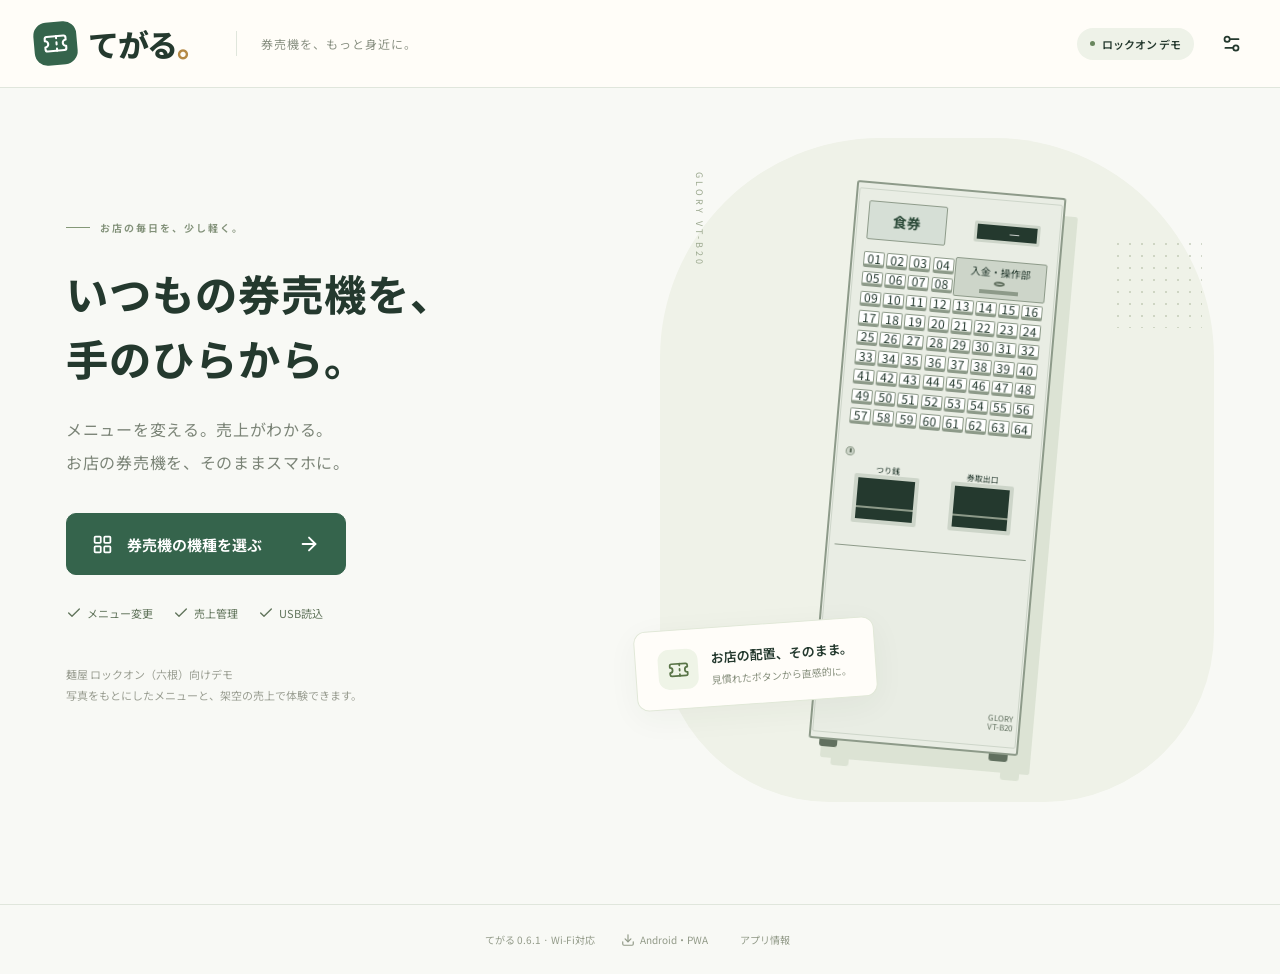
==== commit 7623d5c7: "Update Android download to Wi-Fi-enabled APK 0.6.1" ====
--- a/index.html
+++ b/index.html
@@ -1,4 +1,4 @@
 <!doctype html>
-<html lang="ja"><head><meta http-equiv="Content-Security-Policy" content="default-src 'none'; script-src 'self' https://apis.google.com; style-src 'self' 'unsafe-inline'; img-src 'self' data: blob:; font-src 'self'; connect-src 'self' https: http://192.168.4.1 http://127.0.0.1:8788 http://localhost:8788; worker-src 'self'; manifest-src 'self'; base-uri 'self'; form-action 'self'; object-src 'none'; frame-src https://*.firebaseapp.com https://accounts.google.com"><meta name="referrer" content="no-referrer"><link rel="stylesheet" href="./tokens.css"><link rel="stylesheet" href="./fonts/noto-sans-jp.css"><meta charset="UTF-8"><meta name="viewport" content="width=device-width, initial-scale=1, viewport-fit=cover"><meta name="theme-color" content="#416653"><meta name="description" content="券売機のメニューを、スマホからかんたんに。USBのデータを選び、名前と値段を変更できます。"><meta name="apple-mobile-web-app-capable" content="yes"><link rel="manifest" href="./manifest.webmanifest"><link rel="icon" href="./icon.svg" type="image/svg+xml"><link rel="apple-touch-icon" href="./icons/icon-192.png"><title>券売機 てがる</title>  <script type="module" crossorigin src="./assets/index-BK6xDmOO.js"></script>
+<html lang="ja"><head><meta http-equiv="Content-Security-Policy" content="default-src 'none'; script-src 'self' https://apis.google.com; style-src 'self' 'unsafe-inline'; img-src 'self' data: blob:; font-src 'self'; connect-src 'self' https: http://192.168.4.1 http://127.0.0.1:8788 http://localhost:8788; worker-src 'self'; manifest-src 'self'; base-uri 'self'; form-action 'self'; object-src 'none'; frame-src https://*.firebaseapp.com https://accounts.google.com"><meta name="referrer" content="no-referrer"><link rel="stylesheet" href="./tokens.css"><link rel="stylesheet" href="./fonts/noto-sans-jp.css"><meta charset="UTF-8"><meta name="viewport" content="width=device-width, initial-scale=1, viewport-fit=cover"><meta name="theme-color" content="#416653"><meta name="description" content="券売機のメニューを、スマホからかんたんに。USBのデータを選び、名前と値段を変更できます。"><meta name="apple-mobile-web-app-capable" content="yes"><link rel="manifest" href="./manifest.webmanifest"><link rel="icon" href="./icon.svg" type="image/svg+xml"><link rel="apple-touch-icon" href="./icons/icon-192.png"><title>券売機 てがる</title>  <script type="module" crossorigin src="./assets/index-DjF-UUNB.js"></script>
   <link rel="stylesheet" crossorigin href="./assets/index-yf6-ylKe.css">
 </head><body><div id="root"></div></body></html>
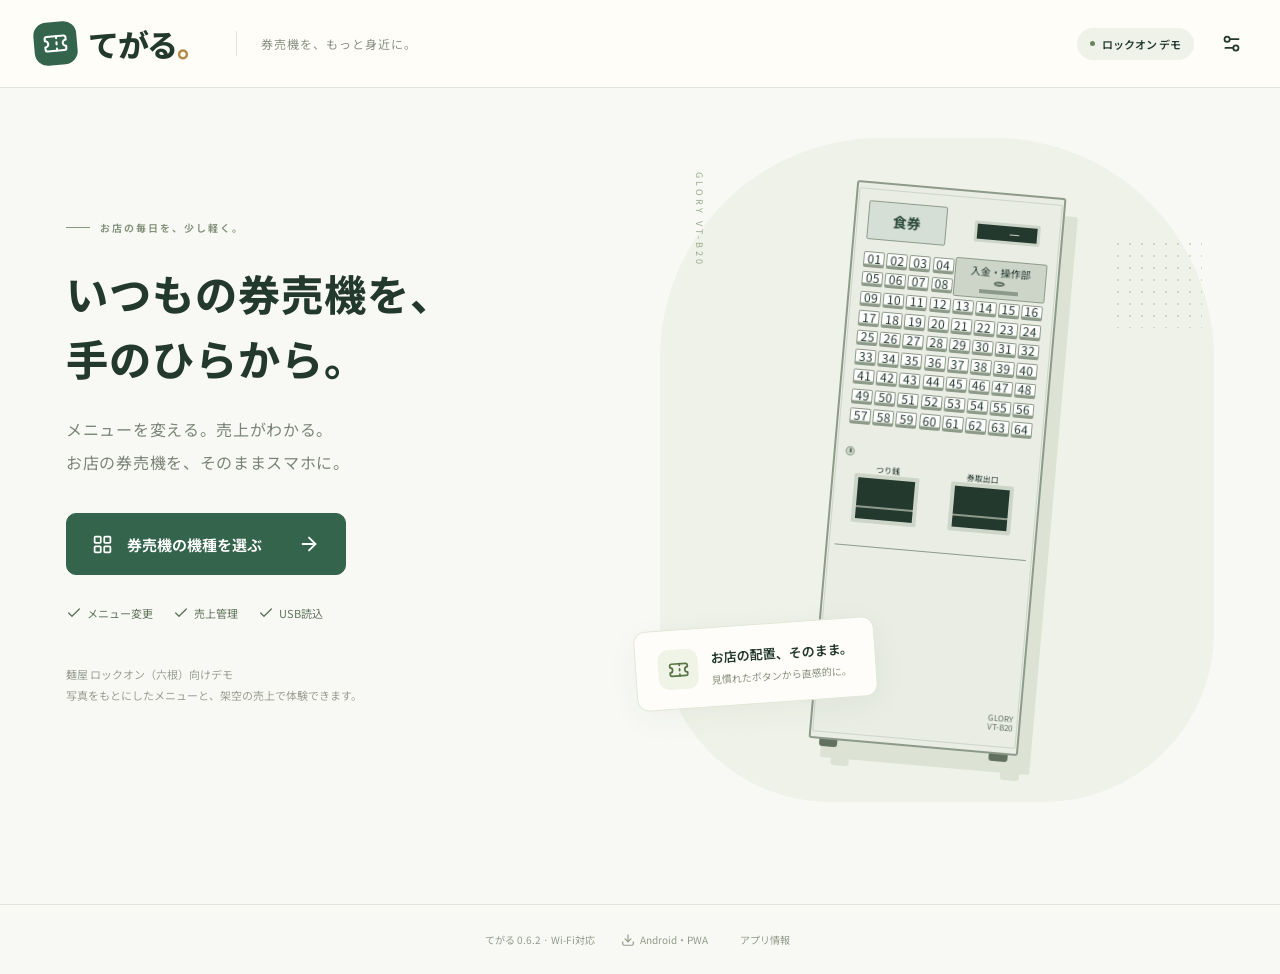
==== commit e07cd75d: "Keep menu drafts and originals inside app; fix Android save flow in 0.6.2" ====
--- a/index.html
+++ b/index.html
@@ -1,4 +1,4 @@
 <!doctype html>
-<html lang="ja"><head><meta http-equiv="Content-Security-Policy" content="default-src 'none'; script-src 'self' https://apis.google.com; style-src 'self' 'unsafe-inline'; img-src 'self' data: blob:; font-src 'self'; connect-src 'self' https: http://192.168.4.1 http://127.0.0.1:8788 http://localhost:8788; worker-src 'self'; manifest-src 'self'; base-uri 'self'; form-action 'self'; object-src 'none'; frame-src https://*.firebaseapp.com https://accounts.google.com"><meta name="referrer" content="no-referrer"><link rel="stylesheet" href="./tokens.css"><link rel="stylesheet" href="./fonts/noto-sans-jp.css"><meta charset="UTF-8"><meta name="viewport" content="width=device-width, initial-scale=1, viewport-fit=cover"><meta name="theme-color" content="#416653"><meta name="description" content="券売機のメニューを、スマホからかんたんに。USBのデータを選び、名前と値段を変更できます。"><meta name="apple-mobile-web-app-capable" content="yes"><link rel="manifest" href="./manifest.webmanifest"><link rel="icon" href="./icon.svg" type="image/svg+xml"><link rel="apple-touch-icon" href="./icons/icon-192.png"><title>券売機 てがる</title>  <script type="module" crossorigin src="./assets/index-DjF-UUNB.js"></script>
+<html lang="ja"><head><meta http-equiv="Content-Security-Policy" content="default-src 'none'; script-src 'self' https://apis.google.com; style-src 'self' 'unsafe-inline'; img-src 'self' data: blob:; font-src 'self'; connect-src 'self' https: http://192.168.4.1 http://127.0.0.1:8788 http://localhost:8788; worker-src 'self'; manifest-src 'self'; base-uri 'self'; form-action 'self'; object-src 'none'; frame-src https://*.firebaseapp.com https://accounts.google.com"><meta name="referrer" content="no-referrer"><link rel="stylesheet" href="./tokens.css"><link rel="stylesheet" href="./fonts/noto-sans-jp.css"><meta charset="UTF-8"><meta name="viewport" content="width=device-width, initial-scale=1, viewport-fit=cover"><meta name="theme-color" content="#416653"><meta name="description" content="券売機のメニューを、スマホからかんたんに。USBのデータを選び、名前と値段を変更できます。"><meta name="apple-mobile-web-app-capable" content="yes"><link rel="manifest" href="./manifest.webmanifest"><link rel="icon" href="./icon.svg" type="image/svg+xml"><link rel="apple-touch-icon" href="./icons/icon-192.png"><title>券売機 てがる</title>  <script type="module" crossorigin src="./assets/index-DtVjNq9J.js"></script>
   <link rel="stylesheet" crossorigin href="./assets/index-yf6-ylKe.css">
 </head><body><div id="root"></div></body></html>
